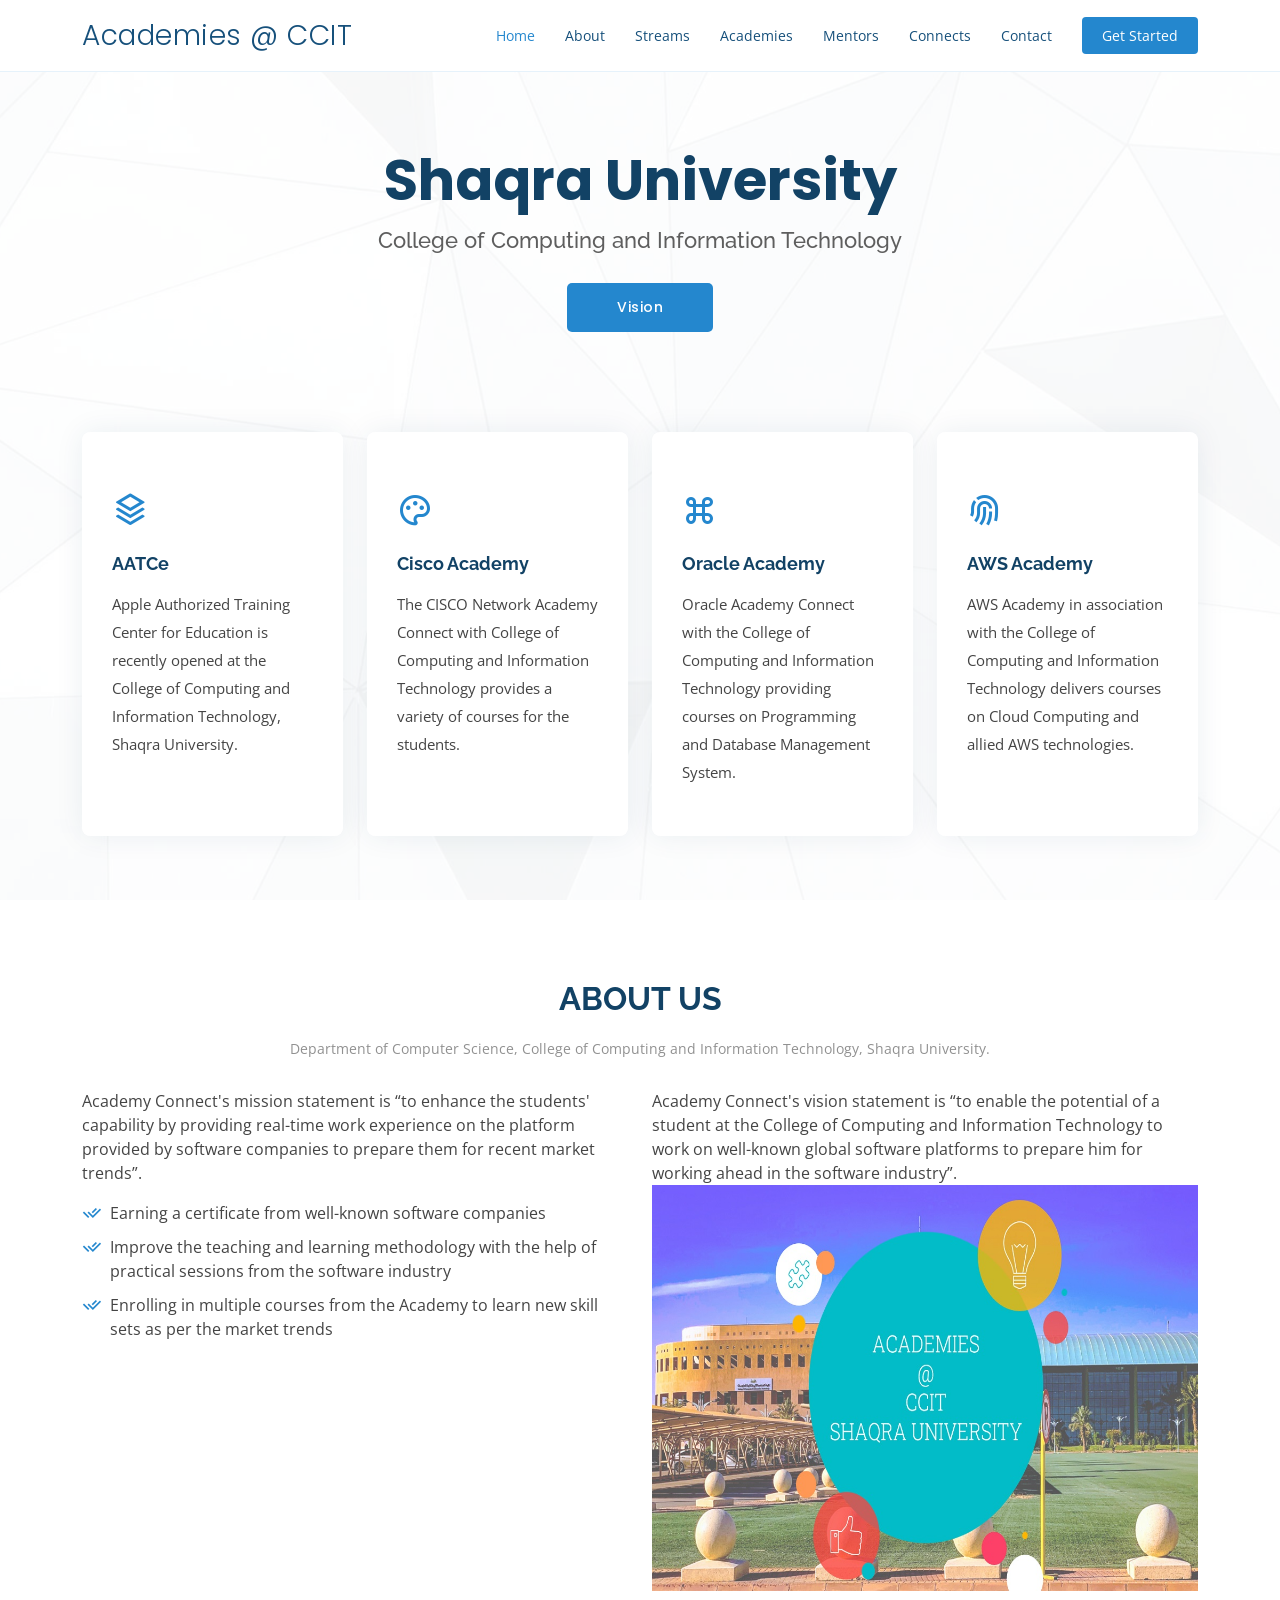
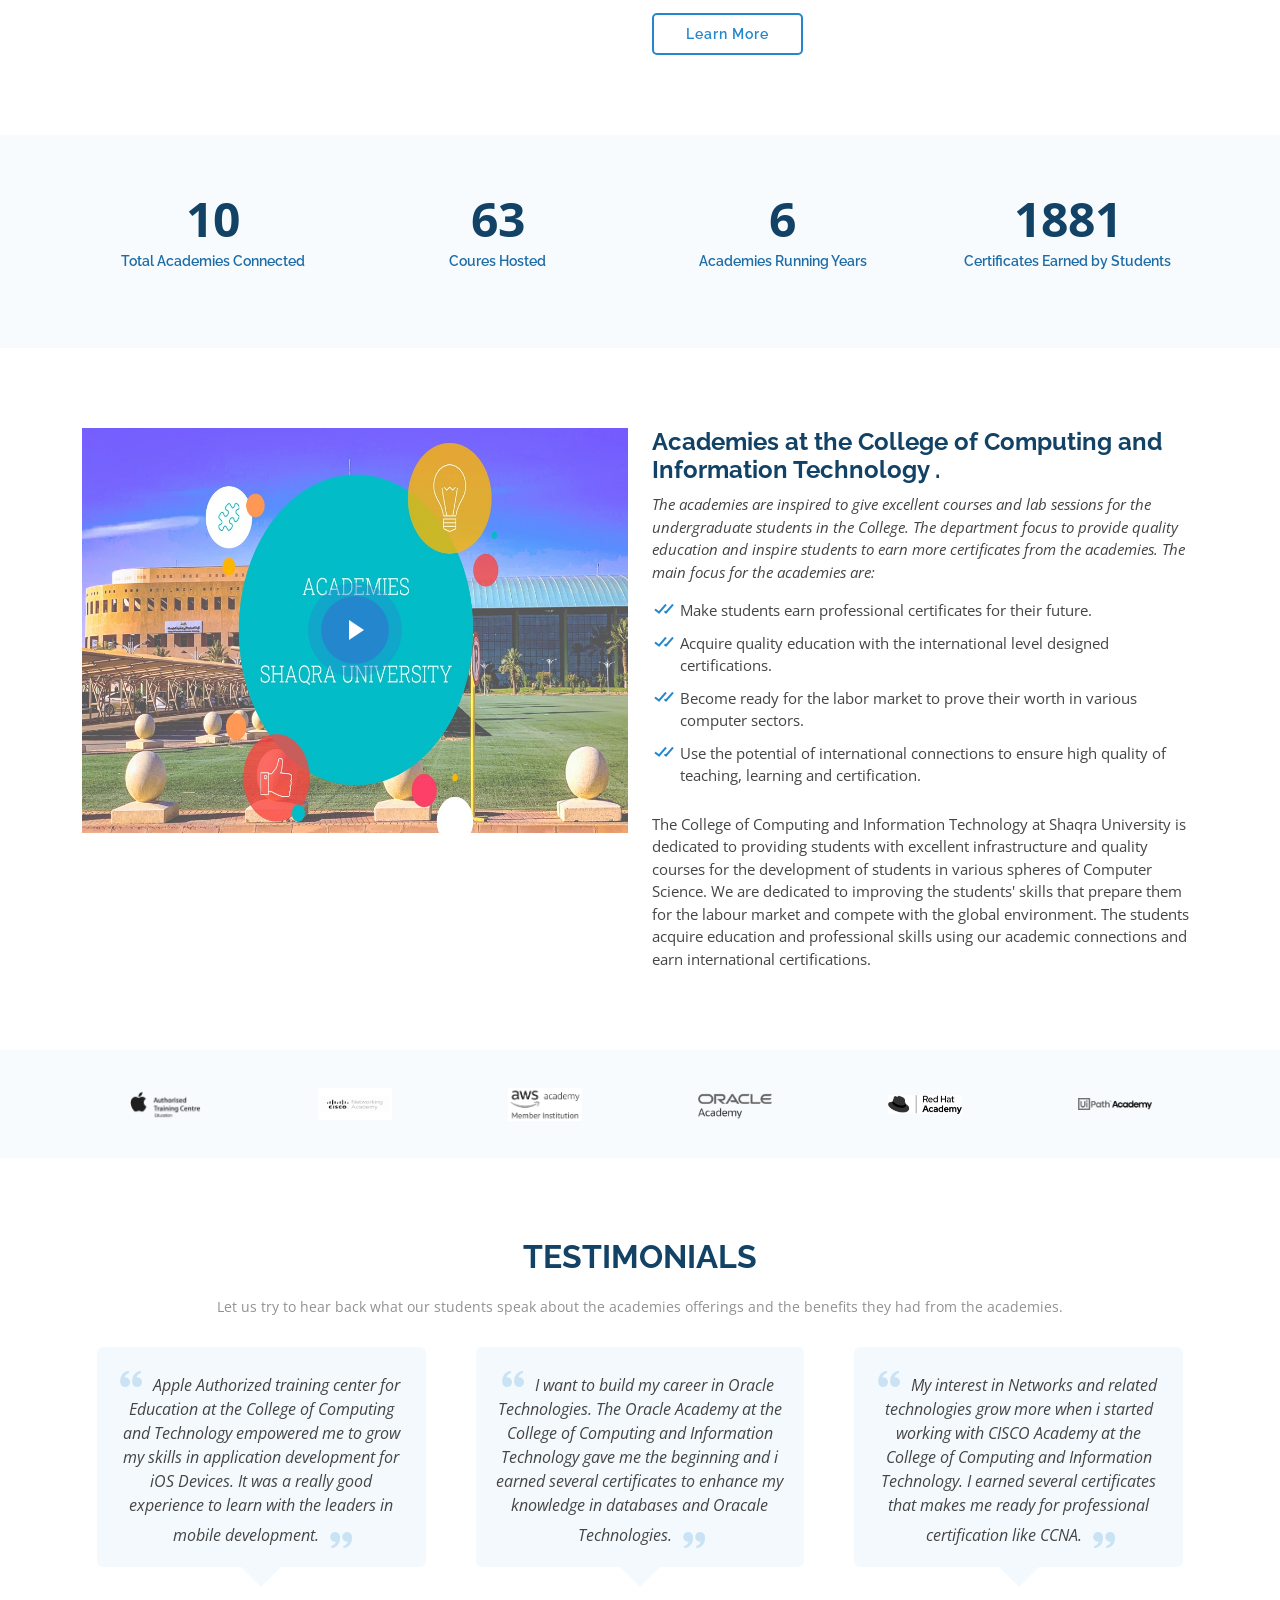
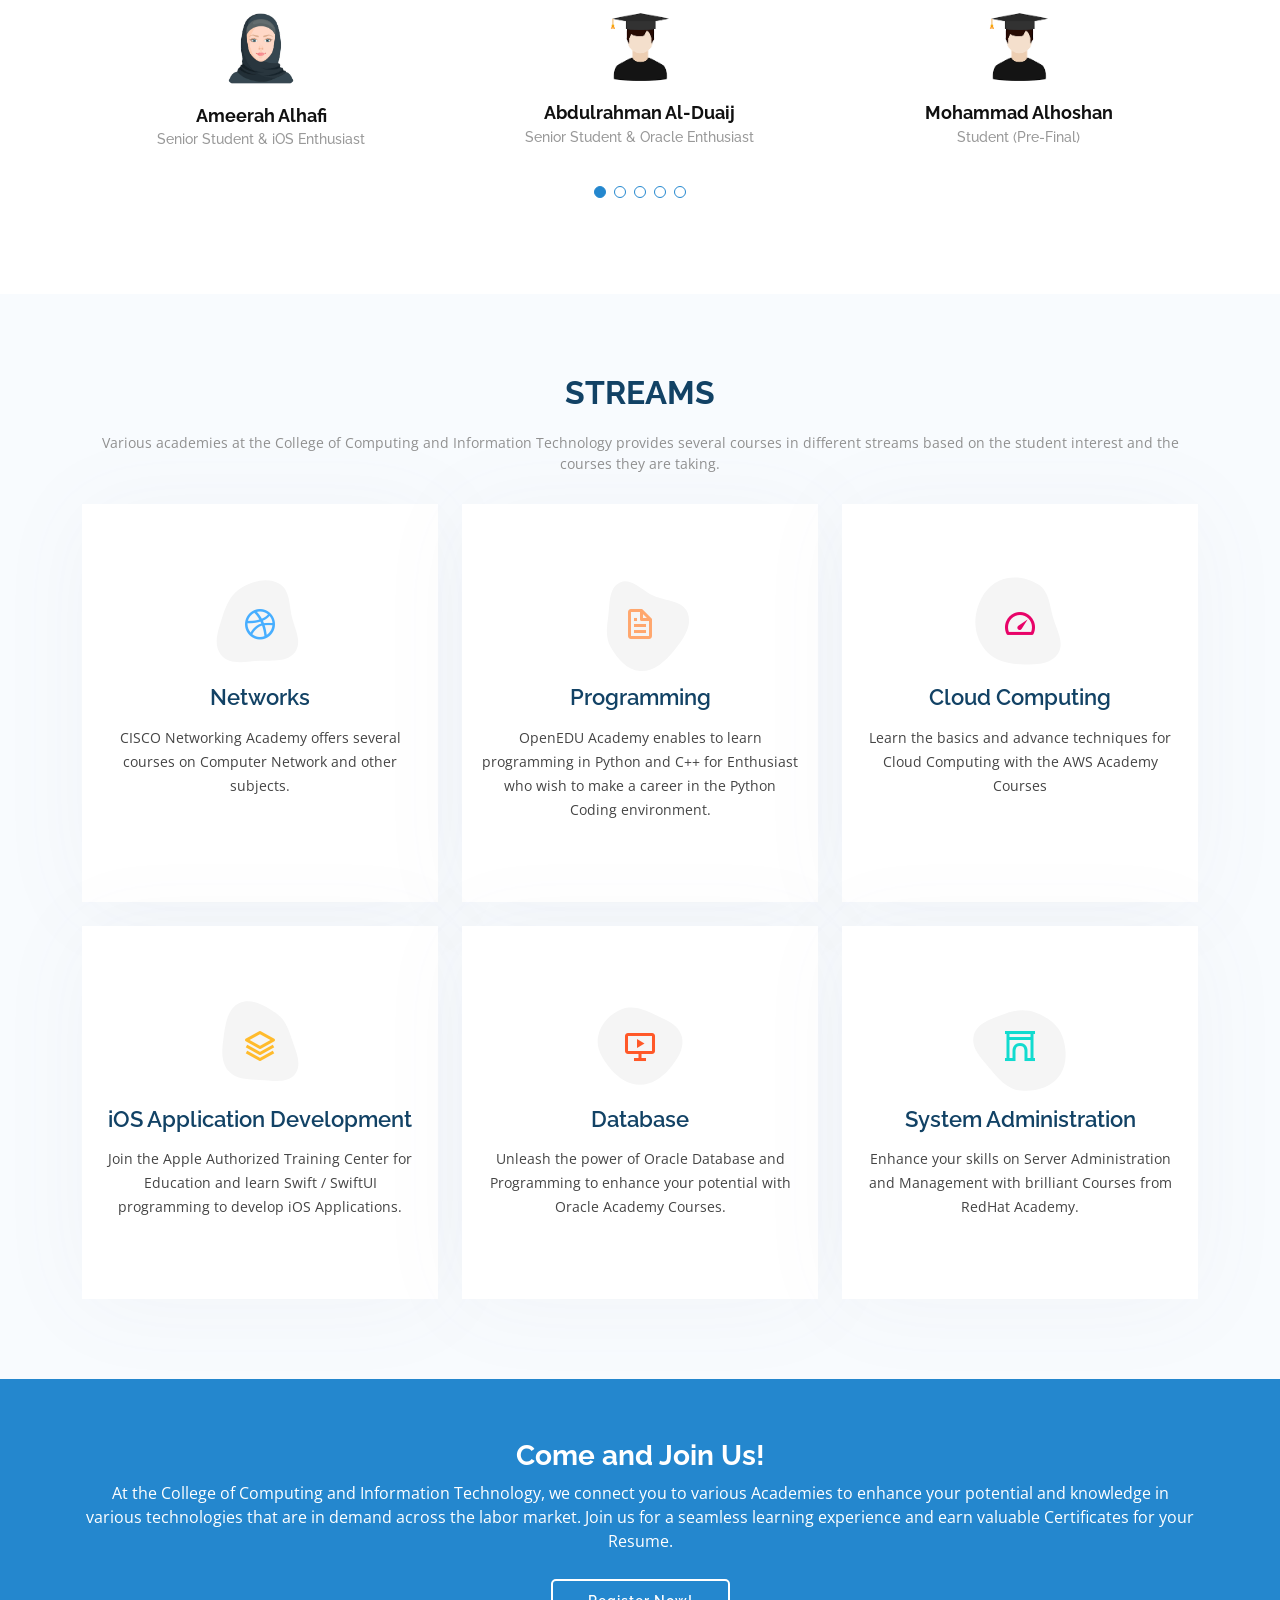
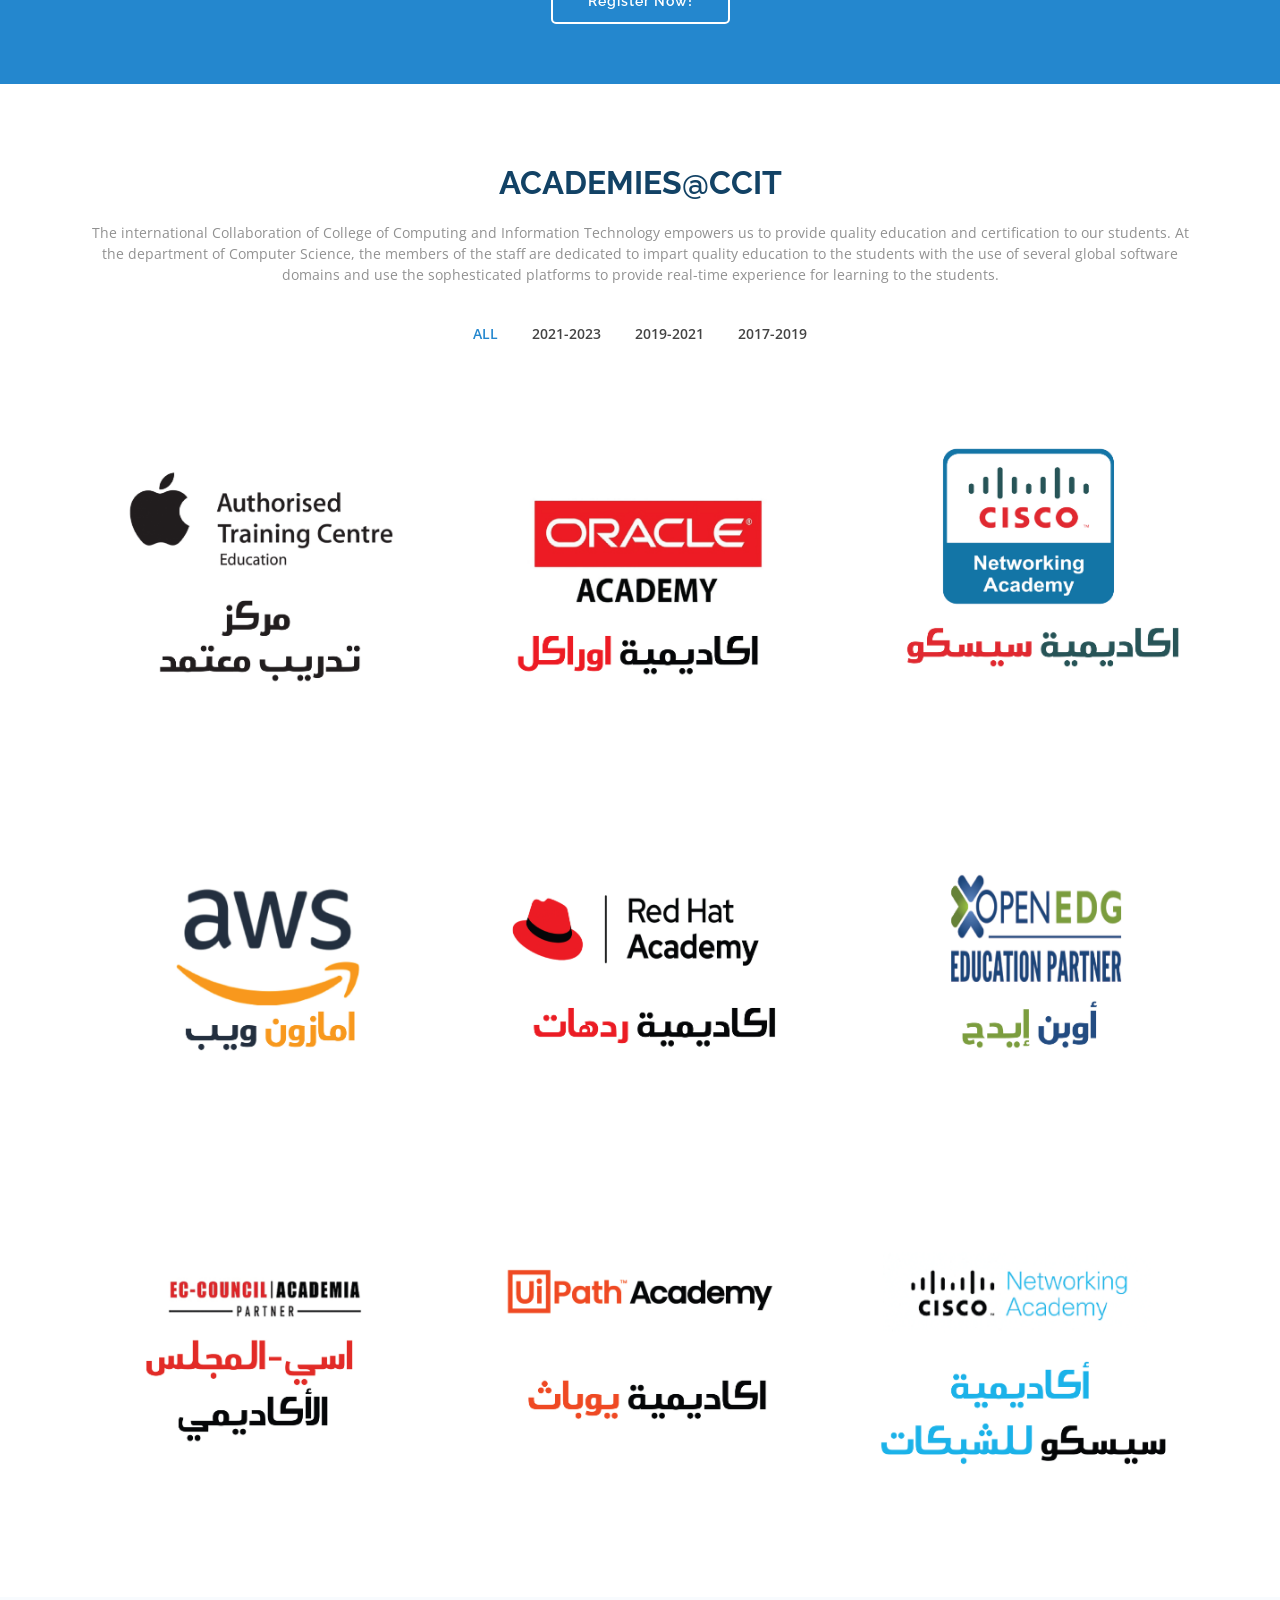
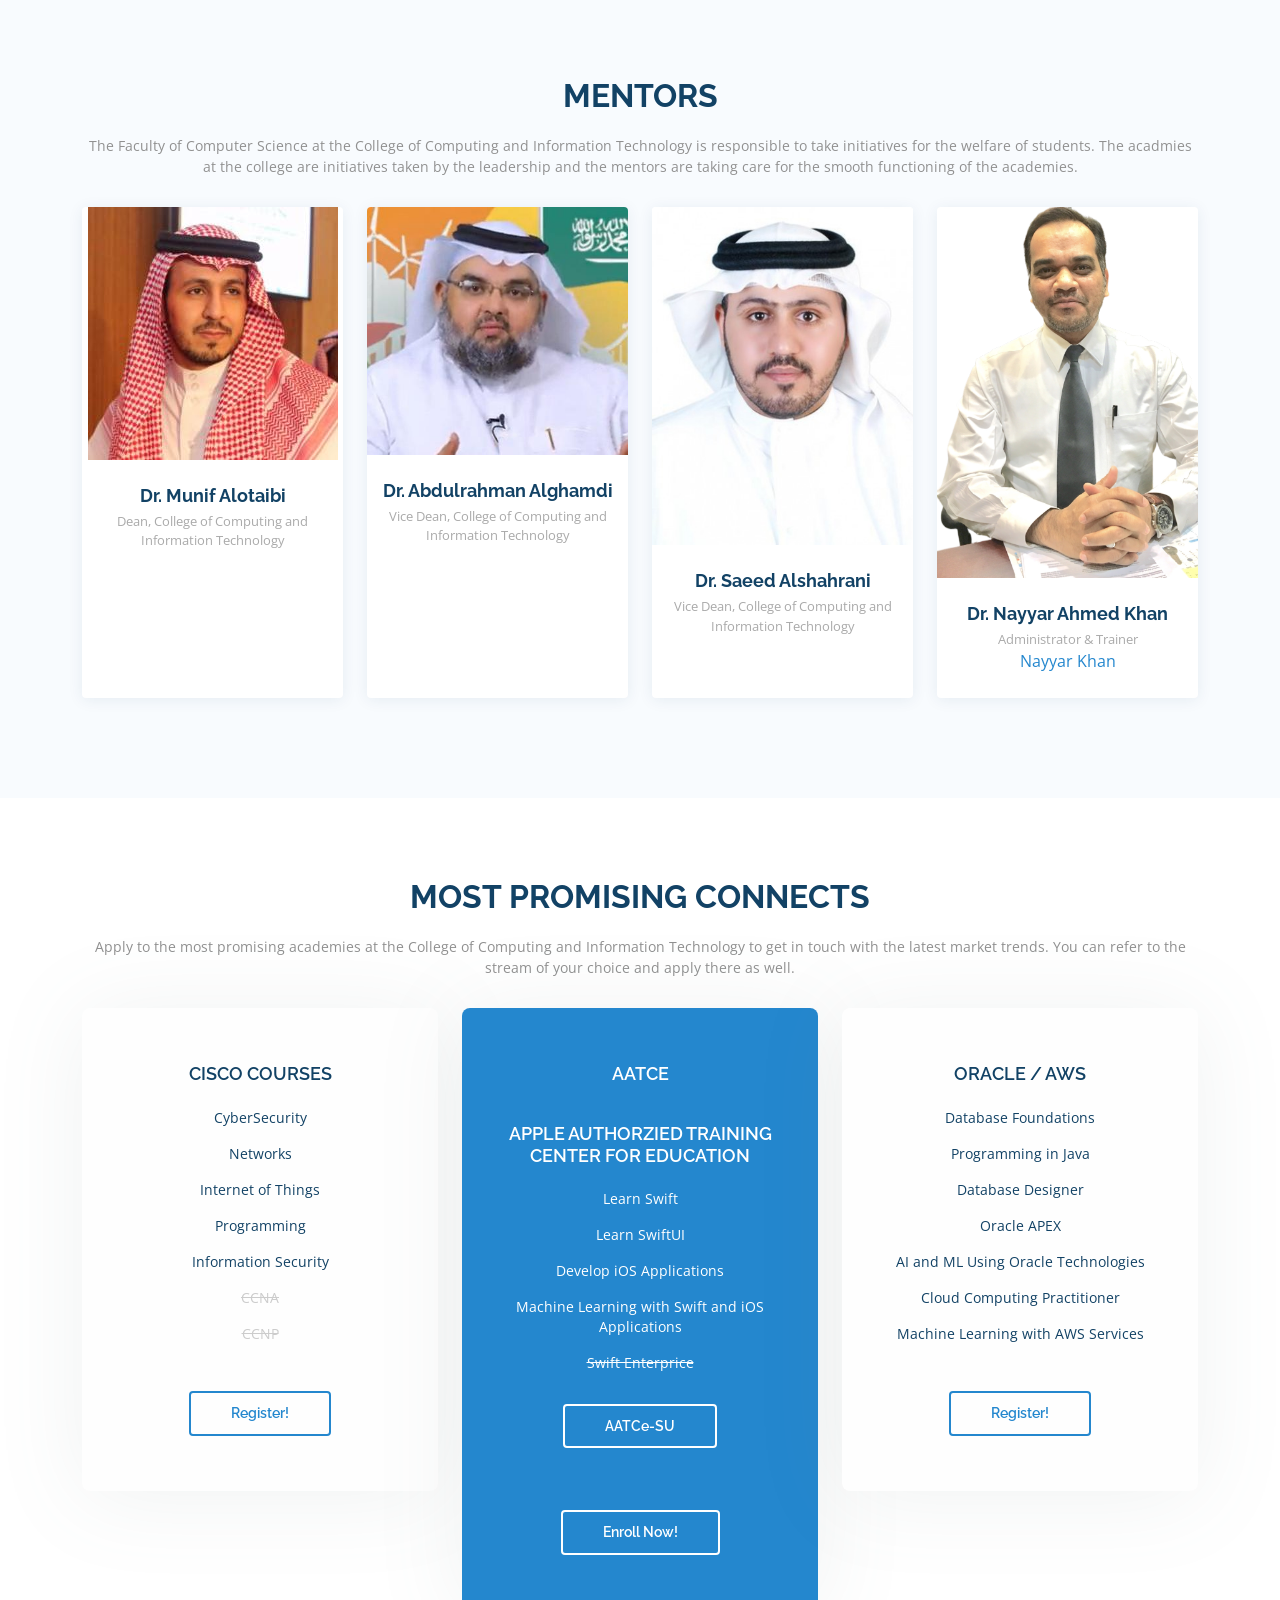
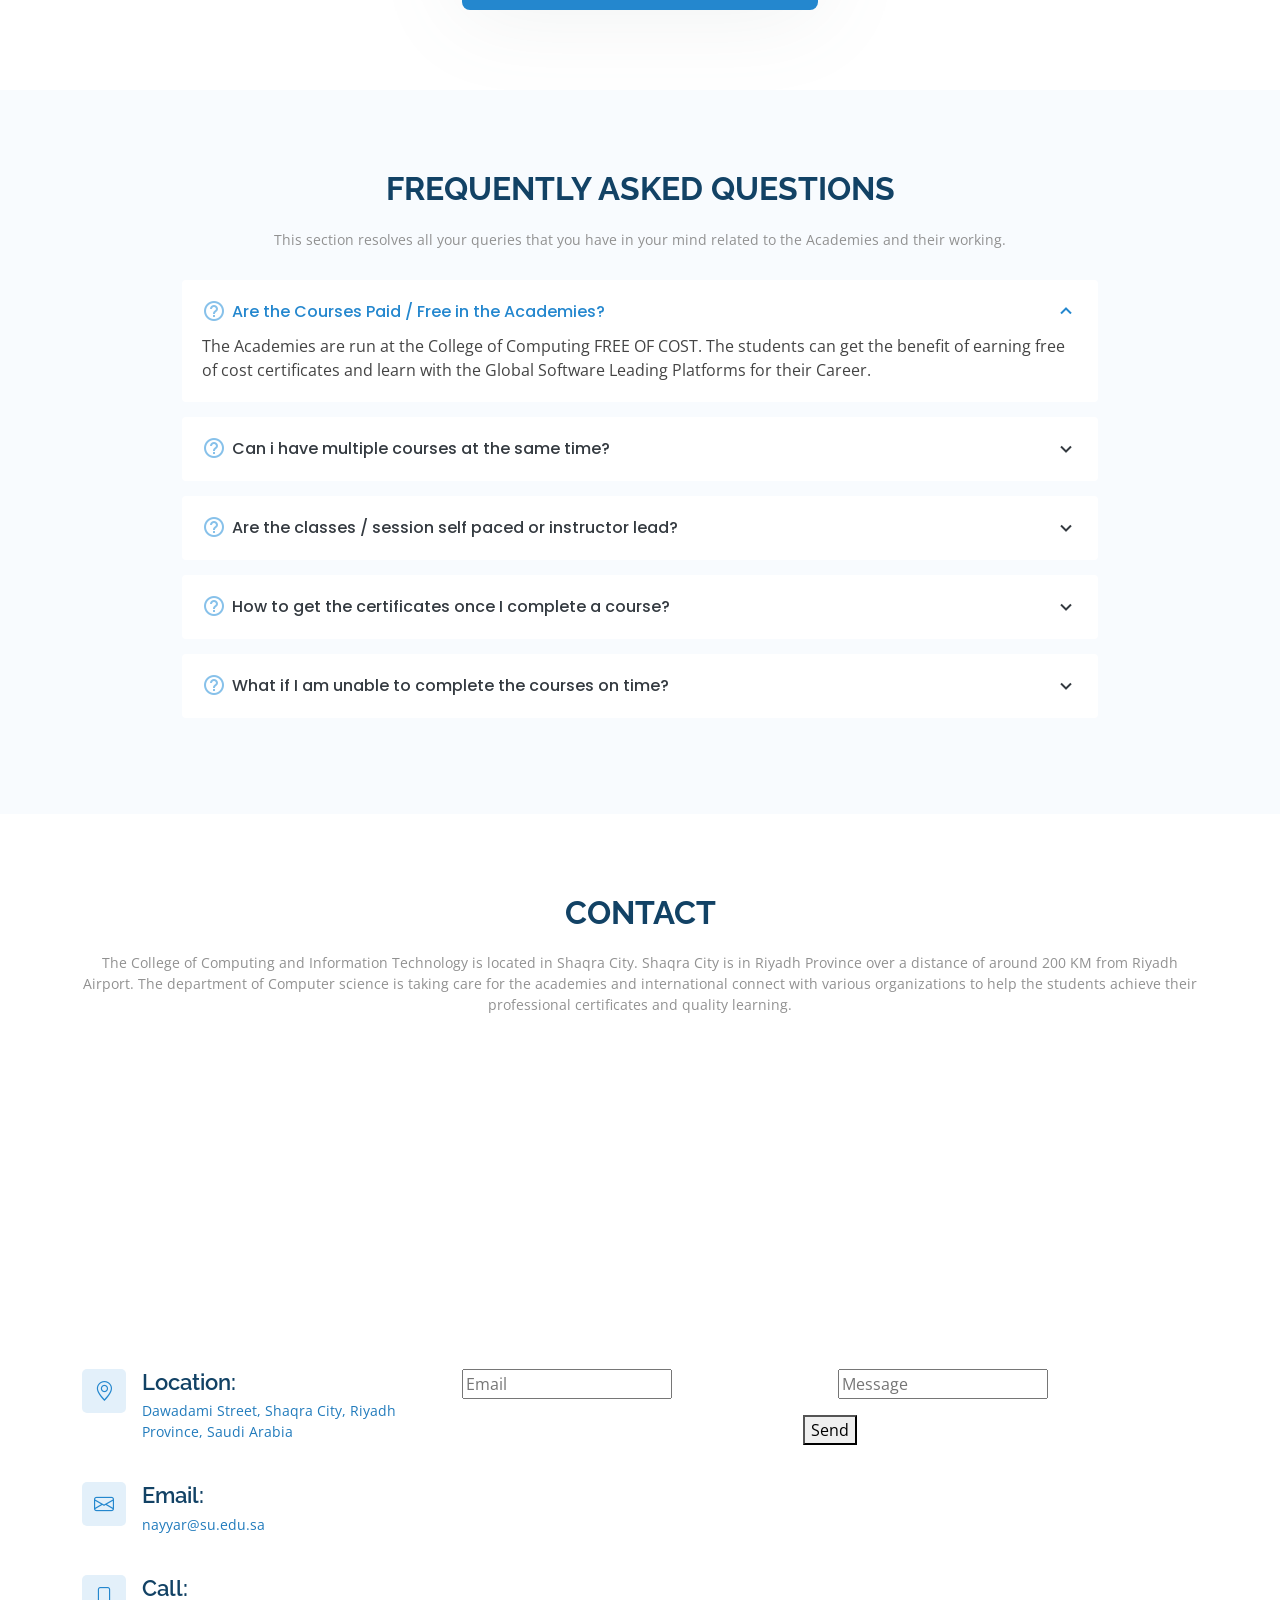
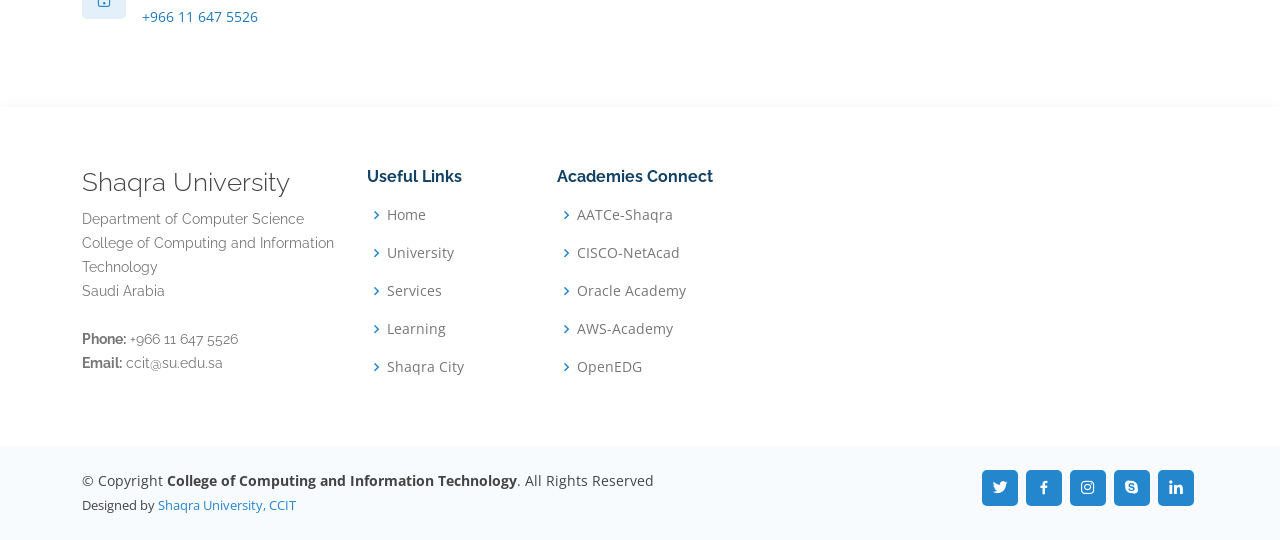
==== index.html @ 6c1a1d0f "Update index.html" ====
<!DOCTYPE html>
<html lang="en">

<head>
  <meta charset="utf-8">
  <meta content="width=device-width, initial-scale=1.0" name="viewport">

  <title>Academies@CCIT, Shaqra University</title>
  <meta content="" name="description">
  <meta content="" name="keywords">

  <!-- Favicons -->
  <link href="assets/img/favicon.png" rel="icon">
  <link href="assets/img/apple-touch-icon.png" rel="apple-touch-icon">

  <!-- Google Fonts -->
  <link href="https://fonts.googleapis.com/css?family=Open+Sans:300,300i,400,400i,600,600i,700,700i|Raleway:300,300i,400,400i,500,500i,600,600i,700,700i|Poppins:300,300i,400,400i,500,500i,600,600i,700,700i" rel="stylesheet">

  <!-- Vendor CSS Files -->
  <link href="assets/vendor/aos/aos.css" rel="stylesheet">
  <link href="assets/vendor/bootstrap/css/bootstrap.min.css" rel="stylesheet">
  <link href="assets/vendor/bootstrap-icons/bootstrap-icons.css" rel="stylesheet">
  <link href="assets/vendor/boxicons/css/boxicons.min.css" rel="stylesheet">
  <link href="assets/vendor/glightbox/css/glightbox.min.css" rel="stylesheet">
  <link href="assets/vendor/remixicon/remixicon.css" rel="stylesheet">
  <link href="assets/vendor/swiper/swiper-bundle.min.css" rel="stylesheet">

  <!-- Template Main CSS File -->
  <link href="assets/css/style.css" rel="stylesheet">

 
</head>

<body>

  <!-- ======= Header ======= -->
  <header id="header" class="fixed-top">
    <div class="container d-flex align-items-center justify-content-between">

      <h1 class="logo"><a href="index.html">Academies @ CCIT</a></h1>
      <!-- Uncomment below if you prefer to use an image logo -->
      <!-- <a href="index.html" class="logo"><img src="assets/img/logo.png" alt="" class="img-fluid"></a>-->

      <nav id="navbar" class="navbar">
        <ul>
          <li><a class="nav-link scrollto active" href="#hero">Home</a></li>
          <li><a class="nav-link scrollto" href="#about">About</a></li>
          <li><a class="nav-link scrollto" href="#services">Streams</a></li>
          <li><a class="nav-link scrollto o" href="#portfolio">Academies</a></li>
          <li><a class="nav-link scrollto" href="#team">Mentors</a></li>
          <li><a class="nav-link scrollto" href="#pricing">Connects</a></li>
          
          <li><a class="nav-link scrollto" href="#contact">Contact</a></li>
          <li><a class="getstarted scrollto" href="#about">Get Started</a></li>
        </ul>
        <i class="bi bi-list mobile-nav-toggle"></i>
      </nav><!-- .navbar -->

    </div>
  </header><!-- End Header -->

  <!-- ======= Hero Section ======= -->
  <section id="hero" class="d-flex align-items-center">
    <div class="container position-relative" data-aos="fade-up" data-aos-delay="100">
      <div class="row justify-content-center">
        <div class="col-xl-7 col-lg-9 text-center">
          <h1>Shaqra University</h1>
          <h2>College of Computing and Information Technology</h2>
        </div>
      </div>
      <div class="text-center">
        <a href="#about" class="btn-get-started scrollto">Vision</a>
      </div>

      <div class="row icon-boxes">
        <div class="col-md-6 col-lg-3 d-flex align-items-stretch mb-5 mb-lg-0" data-aos="zoom-in" data-aos-delay="200">
          <div class="icon-box">
            <div class="icon"><i class="ri-stack-line"></i></div>
            <h4 class="title"><a href="">AATCe</a></h4>
            <p class="description">Apple Authorized Training Center for Education is recently opened at the College of Computing and Information Technology, Shaqra University. </p>
          </div>
        </div>

        <div class="col-md-6 col-lg-3 d-flex align-items-stretch mb-5 mb-lg-0" data-aos="zoom-in" data-aos-delay="300">
          <div class="icon-box">
            <div class="icon"><i class="ri-palette-line"></i></div>
            <h4 class="title"><a href="">Cisco Academy</a></h4>
            <p class="description">The CISCO Network Academy Connect with College of Computing and Information Technology provides a variety of courses for the students. </p>
          </div>
        </div>

        <div class="col-md-6 col-lg-3 d-flex align-items-stretch mb-5 mb-lg-0" data-aos="zoom-in" data-aos-delay="400">
          <div class="icon-box">
            <div class="icon"><i class="ri-command-line"></i></div>
            <h4 class="title"><a href="">Oracle Academy</a></h4>
            <p class="description">Oracle Academy Connect with the College of Computing and Information Technology providing courses on Programming and Database Management System.</p>
          </div>
        </div>

        <div class="col-md-6 col-lg-3 d-flex align-items-stretch mb-5 mb-lg-0" data-aos="zoom-in" data-aos-delay="500">
          <div class="icon-box">
            <div class="icon"><i class="ri-fingerprint-line"></i></div>
            <h4 class="title"><a href="">AWS Academy</a></h4>
            <p class="description">AWS Academy in association with the College of Computing and Information Technology delivers courses on Cloud Computing and allied AWS technologies.</p>
          </div>
        </div>

      </div>
    </div>
  </section><!-- End Hero -->

  <main id="main">

    <!-- ======= About Section ======= -->
    <section id="about" class="about">
      <div class="container" data-aos="fade-up">

        <div class="section-title">
          <h2>About Us</h2>
          <p>Department of Computer Science, College of Computing and Information Technology, Shaqra University. </p>
        </div>

        <div class="row content">
          <div class="col-lg-6">
            <p>
              Academy Connect's mission statement is “to enhance the students' capability by providing real-time work experience on the platform provided by software companies to prepare them for recent market trends”.
            </p>
            <ul>
              <li><i class="ri-check-double-line"></i> Earning a certificate from well-known software companies</li>
              <li><i class="ri-check-double-line"></i> Improve the teaching and learning methodology with the help of practical sessions from the software industry</li>
              <li><i class="ri-check-double-line"></i> Enrolling in multiple courses from the Academy to learn new skill sets as per the market trends</li>
            </ul>
          </div>
          <div class="col-lg-6 pt-4 pt-lg-0">
            <p>
              Academy Connect's vision statement is “to enable the potential of a student at the College of Computing and Information Technology to work on well-known global software platforms to prepare him for working ahead in the software industry”.
            <img src="assets/img/about-video.jpg" class="img-fluid" alt="">              
            </p>
            
            <a href="#" class="btn-learn-more">Learn More</a>
          </div>
        </div>

      </div>
    </section><!-- End About Section -->

    <!-- ======= Counts Section ======= -->
    <section id="counts" class="counts section-bg">
      <div class="container">

        <div class="row justify-content-end">

          <div class="col-lg-3 col-md-5 col-6 d-md-flex align-items-md-stretch">
            <div class="count-box">
              <span data-purecounter-start="0" data-purecounter-end="10" data-purecounter-duration="2" class="purecounter"></span>
              <p>Total Academies Connected</p>
            </div>
          </div>

          <div class="col-lg-3 col-md-5 col-6 d-md-flex align-items-md-stretch">
            <div class="count-box">
              <span data-purecounter-start="0" data-purecounter-end="63" data-purecounter-duration="2" class="purecounter"></span>
              <p>Coures Hosted</p>
            </div>
          </div>

          <div class="col-lg-3 col-md-5 col-6 d-md-flex align-items-md-stretch">
            <div class="count-box">
              <span data-purecounter-start="0" data-purecounter-end="6" data-purecounter-duration="1" class="purecounter"></span>
              <p>Academies Running Years</p>
            </div>
          </div>

          <div class="col-lg-3 col-md-5 col-6 d-md-flex align-items-md-stretch">
            <div class="count-box">
              <span data-purecounter-start="0" data-purecounter-end="1881" data-purecounter-duration="2" class="purecounter"></span>
              <p>Certificates Earned by Students</p>
            </div>
          </div>

        </div>

      </div>
    </section><!-- End Counts Section -->

    <!-- ======= About Video Section ======= -->
    <section id="about-video" class="about-video">
      <div class="container" data-aos="fade-up">

        <div class="row">

          <div class="col-lg-6 video-box align-self-baseline" data-aos="fade-right" data-aos-delay="100">
            <img src="assets/img/about-video.jpg" class="img-fluid" alt="">
            <a href="https://youtu.be/pACU9gZGU_U" class="glightbox play-btn mb-4" data-vbtype="video" data-autoplay="true"></a>
          </div>

          <div class="col-lg-6 pt-3 pt-lg-0 content" data-aos="fade-left" data-aos-delay="100">
            <h3>Academies at the College of Computing and Information Technology .</h3>
            <p class="fst-italic">
              The academies are inspired to give excellent courses and lab sessions for the undergraduate students in the College. The department focus to provide quality education and inspire students to earn more certificates from the academies. The main focus for the academies are:
            </p>
            <ul>
              <li><i class="bx bx-check-double"></i> Make students earn professional certificates for their future.</li>
              <li><i class="bx bx-check-double"></i> Acquire quality education with the international level designed certifications.</li>
              <li><i class="bx bx-check-double"></i> Become ready for the labor market to prove their worth in various computer sectors.</li>
              <li><i class="bx bx-check-double"></i> Use the potential of international connections to ensure high quality of teaching, learning and certification.</li>
            </ul>
            <p>
              The College of Computing and Information Technology at Shaqra University is dedicated to providing students with excellent infrastructure and quality 
              courses for the development of students in various spheres of Computer Science. We are dedicated to improving the students' skills that prepare them for the labour market and compete with the global environment. The students acquire education and professional skills using our academic connections and earn international certifications. 
            </p>
          </div>

        </div>

      </div>
    </section><!-- End About Video Section -->

    <!-- ======= Clients Section ======= -->
    <section id="clients" class="clients section-bg">
      <div class="container">

        <div class="row">

          <div class="col-lg-2 col-md-4 col-6 d-flex align-items-center justify-content-center" data-aos="zoom-in">
            <img src="assets/img/clients/client-1.png" class="img-fluid" alt="">
          </div>

          <div class="col-lg-2 col-md-4 col-6 d-flex align-items-center justify-content-center" data-aos="zoom-in">
            <img src="assets/img/clients/client-2.png" class="img-fluid" alt="">
          </div>

          <div class="col-lg-2 col-md-4 col-6 d-flex align-items-center justify-content-center" data-aos="zoom-in">
            <img src="assets/img/clients/client-3.png" class="img-fluid" alt="">
          </div>

          <div class="col-lg-2 col-md-4 col-6 d-flex align-items-center justify-content-center" data-aos="zoom-in">
            <img src="assets/img/clients/client-4.png" class="img-fluid" alt="">
          </div>

          <div class="col-lg-2 col-md-4 col-6 d-flex align-items-center justify-content-center" data-aos="zoom-in">
            <img src="assets/img/clients/client-5.png" class="img-fluid" alt="">
          </div>

          <div class="col-lg-2 col-md-4 col-6 d-flex align-items-center justify-content-center" data-aos="zoom-in">
            <img src="assets/img/clients/client-6.png" class="img-fluid" alt="">
          </div>

        </div>

      </div>
    </section><!-- End Clients Section -->

    <!-- ======= Testimonials Section ======= -->
    <section id="testimonials" class="testimonials">
      <div class="container" data-aos="fade-up">

        <div class="section-title">
          <h2>Testimonials</h2>
          <p>Let us try to hear back what our students speak about the academies offerings and the benefits they had from the academies.</p>
        </div>

        <div class="testimonials-slider swiper" data-aos="fade-up" data-aos-delay="100">
          <div class="swiper-wrapper">

            <div class="swiper-slide">
              <div class="testimonial-item">
                <p>
                  <i class="bx bxs-quote-alt-left quote-icon-left"></i>
                  Apple Authorized training center for Education at the College of Computing and Technology empowered me to grow my skills in application development for iOS Devices. It was a really good experience to learn with the leaders in mobile development. 
                  <i class="bx bxs-quote-alt-right quote-icon-right"></i>
                </p>
                <img src="assets/img/testimonials/testimonials-1.jpg" class="testimonial-img" alt="">
                <h3>Ameerah Alhafi</h3>
                <h4>Senior Student &amp; iOS Enthusiast</h4>
              </div>
            </div><!-- End testimonial item -->

            <div class="swiper-slide">
              <div class="testimonial-item">
                <p>
                  <i class="bx bxs-quote-alt-left quote-icon-left"></i>
                  I want to build my career in Oracle Technologies. The Oracle Academy at the College of Computing and Information Technology gave me the beginning and i earned several certificates to enhance my knowledge in databases and Oracale Technologies.
                  <i class="bx bxs-quote-alt-right quote-icon-right"></i>
                </p>
                <img src="assets/img/testimonials/testimonials-2.jpg" class="testimonial-img" alt="">
                <h3>Abdulrahman Al-Duaij</h3>
                <h4>Senior Student &amp; Oracle Enthusiast</h4>
              </div>
            </div><!-- End testimonial item -->

            <div class="swiper-slide">
              <div class="testimonial-item">
                <p>
                  <i class="bx bxs-quote-alt-left quote-icon-left"></i>
                  My interest in Networks and related technologies grow more when i started working with CISCO Academy at the College of Computing and Information Technology. I earned several certificates that makes me ready for professional certification like CCNA.
                  <i class="bx bxs-quote-alt-right quote-icon-right"></i>
                </p>
                <img src="assets/img/testimonials/testimonials-3.jpg" class="testimonial-img" alt="">
                <h3>Mohammad Alhoshan</h3>
                <h4>Student (Pre-Final)</h4>
              </div>
            </div><!-- End testimonial item -->

            <div class="swiper-slide">
              <div class="testimonial-item">
                <p>
                  <i class="bx bxs-quote-alt-left quote-icon-left"></i>
                  I was deeply interested in Python Programming and the OpenEDU Academy at the College provided me a new way to learn programming in Python with so ease. My programming skills grew up with the courses on Python Programming and let me earn valuable certificates. 
                  <i class="bx bxs-quote-alt-right quote-icon-right"></i>
                </p>
                <img src="assets/img/testimonials/testimonials-4.jpg" class="testimonial-img" alt="">
                <h3>Ahmad Alplani</h3>
                <h4>Student (Pre-Final)</h4>
              </div>
            </div><!-- End testimonial item -->

            <div class="swiper-slide">
              <div class="testimonial-item">
                <p>
                  <i class="bx bxs-quote-alt-left quote-icon-left"></i>
                  The AWS Academy at the College of Computing and Information Technology made me capable enough to enhance my knowledge in Amazon Clouds and make me ready for Cloud Computing Practisioner Certification by AWS. 
                  <i class="bx bxs-quote-alt-right quote-icon-right"></i>
                </p>
                <img src="assets/img/testimonials/testimonials-5.jpg" class="testimonial-img" alt="">
                <h3>Jawahar Khalid</h3>
                <h4>Senior Student</h4>
              </div>
            </div><!-- End testimonial item -->

          </div>
          <div class="swiper-pagination"></div>
        </div>

      </div>
    </section><!-- End Testimonials Section -->

    <!-- ======= Services Section ======= -->
    <section id="services" class="services section-bg">
      <div class="container" data-aos="fade-up">

        <div class="section-title">
          <h2>Streams</h2>
          <p>Various academies at the College of Computing and Information Technology provides several courses in different streams based on the student interest and the courses they are taking.</p>
        </div>

        <div class="row">
          <div class="col-lg-4 col-md-6 d-flex align-items-stretch" data-aos="zoom-in" data-aos-delay="100">
            <div class="icon-box iconbox-blue">
              <div class="icon">
                <svg width="100" height="100" viewBox="0 0 600 600" xmlns="http://www.w3.org/2000/svg">
                  <path stroke="none" stroke-width="0" fill="#f5f5f5" d="M300,521.0016835830174C376.1290562159157,517.8887921683347,466.0731472004068,529.7835943286574,510.70327084640275,468.03025145048787C554.3714126377745,407.6079735673963,508.03601936045806,328.9844924480964,491.2728898941984,256.3432110539036C474.5976632858925,184.082847569629,479.9380746630129,96.60480741107993,416.23090153303,58.64404602377083C348.86323505073057,18.502131276798302,261.93793281208167,40.57373210992963,193.5410806939664,78.93577620505333C130.42746243093433,114.334589627462,98.30271207620316,179.96522072025542,76.75703585869454,249.04625023123273C51.97151888228291,328.5150500222984,13.704378332031375,421.85034740162234,66.52175969318436,486.19268352777647C119.04800174914682,550.1803526380478,217.28368757567262,524.383925680826,300,521.0016835830174"></path>
                </svg>
                <i class="bx bxl-dribbble"></i>
              </div>
              <h4><a href="">Networks</a></h4>
              <p>CISCO Networking Academy offers several courses on Computer Network and other subjects.</p>
            </div>
          </div>

          <div class="col-lg-4 col-md-6 d-flex align-items-stretch mt-4 mt-md-0" data-aos="zoom-in" data-aos-delay="200">
            <div class="icon-box iconbox-orange ">
              <div class="icon">
                <svg width="100" height="100" viewBox="0 0 600 600" xmlns="http://www.w3.org/2000/svg">
                  <path stroke="none" stroke-width="0" fill="#f5f5f5" d="M300,582.0697525312426C382.5290701553225,586.8405444964366,449.9789794690241,525.3245884688669,502.5850820975895,461.55621195738473C556.606425686781,396.0723002908107,615.8543463187945,314.28637112970534,586.6730223649479,234.56875336149918C558.9533121215079,158.8439757836574,454.9685369536778,164.00468322053177,381.49747125262974,130.76875717737553C312.15926192815925,99.40240125094834,248.97055460311594,18.661163978235184,179.8680185752513,50.54337015887873C110.5421016452524,82.52863877960104,119.82277516462835,180.83849132639028,109.12597500060166,256.43424936330496C100.08760227029461,320.3096726198365,92.17705696193138,384.0621239912766,124.79988738764834,439.7174275375508C164.83382741302287,508.01625554203684,220.96474134820875,577.5009287672846,300,582.0697525312426"></path>
                </svg>
                <i class="bx bx-file"></i>
              </div>
              <h4><a href="">Programming</a></h4>
              <p>OpenEDU Academy enables to learn programming in Python and C++ for Enthusiast who wish to make a career in the Python Coding environment.</p>
            </div>
          </div>

          <div class="col-lg-4 col-md-6 d-flex align-items-stretch mt-4 mt-lg-0" data-aos="zoom-in" data-aos-delay="300">
            <div class="icon-box iconbox-pink">
              <div class="icon">
                <svg width="100" height="100" viewBox="0 0 600 600" xmlns="http://www.w3.org/2000/svg">
                  <path stroke="none" stroke-width="0" fill="#f5f5f5" d="M300,541.5067337569781C382.14930387511276,545.0595476570109,479.8736841581634,548.3450877840088,526.4010558755058,480.5488172755941C571.5218469581645,414.80211281144784,517.5187510058486,332.0715597781072,496.52539010469104,255.14436215662573C477.37192572678356,184.95920475031193,473.57363656557914,105.61284051026155,413.0603344069578,65.22779650032875C343.27470386102294,18.654635553484475,251.2091493199835,5.337323636656869,175.0934190732945,40.62881213300186C97.87086631185822,76.43348514350839,51.98124368387456,156.15599469081315,36.44837278890362,239.84606092416172C21.716077023791087,319.22268207091537,43.775223500013084,401.1760424656574,96.891909868211,461.97329694683043C147.22146801428983,519.5804099606455,223.5754009179313,538.201503339737,300,541.5067337569781"></path>
                </svg>
                <i class="bx bx-tachometer"></i>
              </div>
              <h4><a href="">Cloud Computing</a></h4>
              <p>Learn the basics and advance techniques for Cloud Computing with the AWS Academy Courses</p>
            </div>
          </div>

          <div class="col-lg-4 col-md-6 d-flex align-items-stretch mt-4" data-aos="zoom-in" data-aos-delay="100">
            <div class="icon-box iconbox-yellow">
              <div class="icon">
                <svg width="100" height="100" viewBox="0 0 600 600" xmlns="http://www.w3.org/2000/svg">
                  <path stroke="none" stroke-width="0" fill="#f5f5f5" d="M300,503.46388370962813C374.79870501325706,506.71871716319447,464.8034551963731,527.1746412648533,510.4981551193396,467.86667711651364C555.9287308511215,408.9015244558933,512.6030010748507,327.5744911775523,490.211057578863,256.5855673507754C471.097692560561,195.9906835881958,447.69079081568157,138.11976852964426,395.19560036434837,102.3242989838813C329.3053358748298,57.3949838291264,248.02791733380457,8.279543830951368,175.87071277845988,42.242879143198664C103.41431057327972,76.34704239035025,93.79494320519305,170.9812938413882,81.28167332365135,250.07896920659033C70.17666984294237,320.27484674793965,64.84698225790005,396.69656628748305,111.28512138212992,450.4950937839243C156.20124167950087,502.5303643271138,231.32542653798444,500.4755392045468,300,503.46388370962813"></path>
                </svg>
                <i class="bx bx-layer"></i>
              </div>
              <h4><a href="">iOS Application Development</a></h4>
              <p>Join the Apple Authorized Training Center for Education and learn Swift / SwiftUI programming to develop iOS Applications. </p>
            </div>
          </div>

          <div class="col-lg-4 col-md-6 d-flex align-items-stretch mt-4" data-aos="zoom-in" data-aos-delay="200">
            <div class="icon-box iconbox-red">
              <div class="icon">
                <svg width="100" height="100" viewBox="0 0 600 600" xmlns="http://www.w3.org/2000/svg">
                  <path stroke="none" stroke-width="0" fill="#f5f5f5" d="M300,532.3542879108572C369.38199826031484,532.3153073249985,429.10787420159085,491.63046689027357,474.5244479745417,439.17860296908856C522.8885846962883,383.3225815378663,569.1668002868075,314.3205725914397,550.7432151929288,242.7694973846089C532.6665558377875,172.5657663291529,456.2379748765914,142.6223662098291,390.3689995646985,112.34683881706744C326.66090330228417,83.06452184765237,258.84405631176094,53.51806209861945,193.32584062364296,78.48882559362697C121.61183558270385,105.82097193414197,62.805066853699245,167.19869350419734,48.57481801355237,242.6138429142374C34.843463184063346,315.3850353017275,76.69343916112496,383.4422959591041,125.22947124332185,439.3748458443577C170.7312796277747,491.8107796887764,230.57421082200815,532.3932930995766,300,532.3542879108572"></path>
                </svg>
                <i class="bx bx-slideshow"></i>
              </div>
              <h4><a href="">Database</a></h4>
              <p>Unleash the power of Oracle Database and Programming to enhance your potential with Oracle Academy Courses.</p>
            </div>
          </div>

          <div class="col-lg-4 col-md-6 d-flex align-items-stretch mt-4" data-aos="zoom-in" data-aos-delay="300">
            <div class="icon-box iconbox-teal">
              <div class="icon">
                <svg width="100" height="100" viewBox="0 0 600 600" xmlns="http://www.w3.org/2000/svg">
                  <path stroke="none" stroke-width="0" fill="#f5f5f5" d="M300,566.797414625762C385.7384707136149,576.1784315230908,478.7894351017131,552.8928747891023,531.9192734346935,484.94944893311C584.6109503024035,417.5663521118492,582.489472248146,322.67544863468447,553.9536738515405,242.03673114598146C529.1557734026468,171.96086150256528,465.24506316201064,127.66468636344209,395.9583748389544,100.7403814666027C334.2173773831606,76.7482773500951,269.4350130405921,84.62216499799875,207.1952322260088,107.2889140133804C132.92018162631612,134.33871894543012,41.79353780512637,160.00259165414826,22.644507872594943,236.69541883565114C3.319112789854554,314.0945973066697,72.72355303640163,379.243833228382,124.04198916343866,440.3218312028393C172.9286146004772,498.5055451809895,224.45579914871206,558.5317968840102,300,566.797414625762"></path>
                </svg>
                <i class="bx bx-arch"></i>
              </div>
              <h4><a href="">System Administration</a></h4>
              <p>Enhance your skills on Server Administration and Management with brilliant Courses from RedHat Academy. </p>
            </div>
          </div>

        </div>

      </div>
    </section><!-- End Sevices Section -->

    <!-- ======= Cta Section ======= -->
    <section id="cta" class="cta">
      <div class="container" data-aos="zoom-in">
        <div class="text-center">
          <h3>Come and Join Us! </h3>
          <p> At the College of Computing and Information Technology, we connect you to various Academies to enhance your potential and knowledge in various technologies that are in demand across the labor market. Join us for a seamless learning experience and earn valuable Certificates for your Resume.</p>
          <a class="cta-btn" href="https://forms.gle/JmoCinPYJNk2kQ3LA">Register Now!</a>
        </div>
      </div>
    </section><!-- End Cta Section -->

    <!-- ======= Portfolio Section ======= -->
    <section id="portfolio" class="portfolio">
      <div class="container" data-aos="fade-up">

        <div class="section-title">
          <h2>Academies@CCIT</h2>
          <p>The international Collaboration of College of Computing and Information Technology empowers us to provide quality education and certification to our students. At the department of Computer Science, the members of the staff are dedicated to impart quality education to the students with the use of several global software domains and use the sophesticated platforms to provide real-time experience for learning to the students. </p>
        </div>

        <div class="row" data-aos="fade-up" data-aos-delay="150">
          <div class="col-lg-12 d-flex justify-content-center">
            <ul id="portfolio-flters">
              <li data-filter="*" class="filter-active">All</li>
              <li data-filter=".filter-app">2021-2023</li>
              <li data-filter=".filter-card">2019-2021</li>
              <li data-filter=".filter-web">2017-2019</li>
            </ul>
          </div>
        </div>

        <div class="row portfolio-container" data-aos="fade-up" data-aos-delay="300">

          <div class="col-lg-4 col-md-6 portfolio-item filter-app">
            <div class="portfolio-wrap">
              <img src="assets/img/portfolio/portfolio-1.jpg" class="img-fluid" alt="">
              <div class="portfolio-info">
                <h4>2021-2023</h4>
                <p>iOS Development</p>
                <div class="portfolio-links">
                  <a href="assets/img/portfolio/portfolio-1.jpg" data-gallery="portfolioGallery" class="portfolio-lightbox" title="App 1"><i class="bx bx-plus"></i></a>
                  <a href="portfolio-details.html" title="More Details"><i class="bx bx-link"></i></a>
                </div>
              </div>
            </div>
          </div>

          <div class="col-lg-4 col-md-6 portfolio-item filter-web">
            <div class="portfolio-wrap">
              <img src="assets/img/portfolio/portfolio-2.jpg" class="img-fluid" alt="">
              <div class="portfolio-info">
                <h4>2017-2019</h4>
                <p>Robo Process Activation</p>
                <div class="portfolio-links">
                  <a href="assets/img/portfolio/portfolio-2.jpg" data-gallery="portfolioGallery" class="portfolio-lightbox" title="Web 3"><i class="bx bx-plus"></i></a>
                  <a href="portfolio-details.html" title="More Details"><i class="bx bx-link"></i></a>
                </div>
              </div>
            </div>
          </div>

          <div class="col-lg-4 col-md-6 portfolio-item filter-app">
            <div class="portfolio-wrap">
              <img src="assets/img/portfolio/portfolio-3.jpg" class="img-fluid" alt="">
              <div class="portfolio-info">
                <h4>2021-2023</h4>
                <p>AWS Cloud Computing</p>
                <div class="portfolio-links">
                  <a href="assets/img/portfolio/portfolio-3.jpg" data-gallery="portfolioGallery" class="portfolio-lightbox" title="App 2"><i class="bx bx-plus"></i></a>
                  <a href="portfolio-details.html" title="More Details"><i class="bx bx-link"></i></a>
                </div>
              </div>
            </div>
          </div>

          <div class="col-lg-4 col-md-6 portfolio-item filter-card">
            <div class="portfolio-wrap">
              <img src="assets/img/portfolio/portfolio-4.jpg" class="img-fluid" alt="">
              <div class="portfolio-info">
                <h4>2019-2021</h4>
                <p>CyberSecurity and Ethical Hacking</p>
                <div class="portfolio-links">
                  <a href="assets/img/portfolio/portfolio-4.jpg" data-gallery="portfolioGallery" class="portfolio-lightbox" title="Card 2"><i class="bx bx-plus"></i></a>
                  <a href="portfolio-details.html" title="More Details"><i class="bx bx-link"></i></a>
                </div>
              </div>
            </div>
          </div>

          <div class="col-lg-4 col-md-6 portfolio-item filter-web">
            <div class="portfolio-wrap">
              <img src="assets/img/portfolio/portfolio-5.jpg" class="img-fluid" alt="">
              <div class="portfolio-info">
                <h4>2017-2019</h4>
                <p>CISCO-NetAcad</p>
                <div class="portfolio-links">
                  <a href="assets/img/portfolio/portfolio-5.jpg" data-gallery="portfolioGallery" class="portfolio-lightbox" title="Web 2"><i class="bx bx-plus"></i></a>
                  <a href="portfolio-details.html" title="More Details"><i class="bx bx-link"></i></a>
                </div>
              </div>
            </div>
          </div>

          <div class="col-lg-4 col-md-6 portfolio-item filter-app">
            <div class="portfolio-wrap">
              <img src="assets/img/portfolio/portfolio-6.jpg" class="img-fluid" alt="">
              <div class="portfolio-info">
                <h4>2021-2023</h4>
                <p>Intel Academy</p>
                <div class="portfolio-links">
                  <a href="assets/img/portfolio/portfolio-6.jpg" data-gallery="portfolioGallery" class="portfolio-lightbox" title="App 3"><i class="bx bx-plus"></i></a>
                  <a href="portfolio-details.html" title="More Details"><i class="bx bx-link"></i></a>
                </div>
              </div>
            </div>
          </div>

          <div class="col-lg-4 col-md-6 portfolio-item filter-card">
            <div class="portfolio-wrap">
              <img src="assets/img/portfolio/portfolio-7.jpg" class="img-fluid" alt="">
              <div class="portfolio-info">
                <h4>2019-2021</h4>
                <p>Programming</p>
                <div class="portfolio-links">
                  <a href="assets/img/portfolio/portfolio-7.jpg" data-gallery="portfolioGallery" class="portfolio-lightbox" title="Card 1"><i class="bx bx-plus"></i></a>
                  <a href="portfolio-details.html" title="More Details"><i class="bx bx-link"></i></a>
                </div>
              </div>
            </div>
          </div>

          <div class="col-lg-4 col-md-6 portfolio-item filter-card">
            <div class="portfolio-wrap">
              <img src="assets/img/portfolio/portfolio-8.jpg" class="img-fluid" alt="">
              <div class="portfolio-info">
                <h4>2019-2021</h4>
                <p>RedHat Network Administration</p>
                <div class="portfolio-links">
                  <a href="assets/img/portfolio/portfolio-8.jpg" data-gallery="portfolioGallery" class="portfolio-lightbox" title="Card 3"><i class="bx bx-plus"></i></a>
                  <a href="portfolio-details.html" title="More Details"><i class="bx bx-link"></i></a>
                </div>
              </div>
            </div>
          </div>

          <div class="col-lg-4 col-md-6 portfolio-item filter-web">
            <div class="portfolio-wrap">
              <img src="assets/img/portfolio/portfolio-9.jpg" class="img-fluid" alt="">
              <div class="portfolio-info">
                <h4>2017-2019</h4>
                <p>Databases</p>
                <div class="portfolio-links">
                  <a href="assets/img/portfolio/portfolio-9.jpg" data-gallery="portfolioGallery" class="portfolio-lightbox" title="Web 3"><i class="bx bx-plus"></i></a>
                  <a href="portfolio-details.html" title="More Details"><i class="bx bx-link"></i></a>
                </div>
              </div>
            </div>
          </div>

        </div>

      </div>
    </section><!-- End Portfolio Section -->

    <!-- ======= Team Section ======= -->
    <section id="team" class="team section-bg">
      <div class="container" data-aos="fade-up">

        <div class="section-title">
          <h2>Mentors</h2>
          <p>The Faculty of Computer Science at the College of Computing and Information Technology is responsible to take initiatives for the welfare of students. The acadmies at the college are initiatives taken by the leadership and the mentors are taking care for the smooth functioning of the academies.</p>
        </div>

        <div class="row">

          <div class="col-lg-3 col-md-6 d-flex align-items-stretch" data-aos="fade-up" data-aos-delay="100">
            <div class="member">
              <div class="member-img">
                <img src="assets/img/team/team-1.jpg" class="img-fluid" alt="">
                <div class="social">
                  <a href=""><i class="bi bi-twitter"></i></a>
                  <a href=""><i class="bi bi-facebook"></i></a>
                  <a href=""><i class="bi bi-instagram"></i></a>
                  <a href=""><i class="bi bi-linkedin"></i></a>
                </div>
              </div>
              <div class="member-info">
                <h4>Dr. Munif Alotaibi</h4>
                <span>Dean, College of Computing and Information Technology</span>
              </div>
            </div>
          </div>

          <div class="col-lg-3 col-md-6 d-flex align-items-stretch" data-aos="fade-up" data-aos-delay="200">
            <div class="member">
              <div class="member-img">
                <img src="assets/img/team/team-2.jpg" class="img-fluid" alt="">
                <div class="social">
                  <a href=""><i class="bi bi-twitter"></i></a>
                  <a href=""><i class="bi bi-facebook"></i></a>
                  <a href=""><i class="bi bi-instagram"></i></a>
                  <a href=""><i class="bi bi-linkedin"></i></a>
                </div>
              </div>
              <div class="member-info">
                <h4>Dr. Abdulrahman Alghamdi</h4>
                <span>Vice Dean, College of Computing and Information Technology</span>
              </div>
            </div>
          </div>

          <div class="col-lg-3 col-md-6 d-flex align-items-stretch" data-aos="fade-up" data-aos-delay="300">
            <div class="member">
              <div class="member-img">
                <img src="assets/img/team/team-3.jpg" class="img-fluid" alt="">
                <div class="social">
                  <a href=""><i class="bi bi-twitter"></i></a>
                  <a href=""><i class="bi bi-facebook"></i></a>
                  <a href=""><i class="bi bi-instagram"></i></a>
                  <a href=""><i class="bi bi-linkedin"></i></a>
                </div>
              </div>
              <div class="member-info">
                <h4>Dr. Saeed Alshahrani</h4>
                <span>Vice Dean, College of Computing and Information Technology</span>
              </div>
            </div>
          </div>

          <div class="col-lg-3 col-md-6 d-flex align-items-stretch" data-aos="fade-up" data-aos-delay="400">
            <div class="member">
              <div class="member-img">
                <img src="assets/img/team/team-4.jpg" class="img-fluid" alt="">
                <div class="social">
                  <a href=""><i class="bi bi-twitter"></i></a>
                  <a href=""><i class="bi bi-facebook"></i></a>
                  <a href=""><i class="bi bi-instagram"></i></a>
                  <a href=""><i class="bi bi-linkedin"></i></a>
                </div>
              </div>
              <div class="member-info">
                <h4>Dr. Nayyar Ahmed Khan</h4>
                <span>Administrator & Trainer</span>
                <div class="badge-base LI-profile-badge" data-locale="en_US" data-size="medium" data-theme="light" data-type="VERTICAL" data-vanity="khannayyar" data-version="v1"><a class="badge-base__link LI-simple-link" href="https://sa.linkedin.com/in/khannayyar?trk=profile-badge">Nayyar Khan</a></div>
              
              </div>
            </div>
          </div>

        </div>

      </div>
    </section><!-- End Team Section -->

    <!-- ======= Pricing Section ======= -->
    <section id="pricing" class="pricing">
      <div class="container" data-aos="fade-up">

        <div class="section-title">
          <h2>Most Promising Connects</h2>
          <p>Apply to the most promising academies at the College of Computing and Information Technology to get in touch with the latest market trends. You can refer to the stream of your choice and apply there as well. </p>
        </div>

        <div class="row">

          <div class="col-lg-4 col-md-6" data-aos="zoom-im" data-aos-delay="100">
            <div class="box">
              <h3>CISCO Courses</h3>
              <ul>
                <li>CyberSecurity</li>
                <li>Networks</li>
                <li>Internet of Things</li>
                <li>Programming</li>
                <li>Information Security</li>
                <li class="na">CCNA</li>
                <li class="na">CCNP</li>
              </ul>
              <div class="btn-wrap">
                <a href="https://forms.gle/JmoCinPYJNk2kQ3LA" class="btn-buy">Register!</a>
              </div>
            </div>
          </div>

          <div class="col-lg-4 col-md-6 mt-4 mt-md-0" data-aos="zoom-in" data-aos-delay="100">
            <div class="box featured">
              <h3>AATCe</h3>
              <h3>Apple Authorzied Training Center for Education </h3>
              <ul>
                <li>Learn Swift</li>
                <li>Learn SwiftUI</li>
                <li>Develop iOS Applications</li>
                <li>Machine Learning with Swift and iOS Applications </li>
                <li class="na">Swift Enterprice</li>
                <li>
                  <div class="btn-wrap">
                    <a href="https://aatce.github.io/aatc/" class="btn-buy">AATCe-SU</a>
                  </div>
                </li>
              </ul>
              <div class="btn-wrap">
                <a href="https://forms.gle/JmoCinPYJNk2kQ3LA" class="btn-buy">Enroll Now!</a>
              </div>
            </div>
          </div>

          <div class="col-lg-4 col-md-6 mt-4 mt-lg-0" data-aos="zoom-in" data-aos-delay="100">
            <div class="box">
              <h3>Oracle / AWS</h3>
              <ul>
                <li>Database Foundations</li>
                <li>Programming in Java </li>
                <li>Database Designer</li>
                <li>Oracle APEX </li>
                <li>AI and ML Using Oracle Technologies</li>
                <li>Cloud Computing Practitioner</li>
                <li>Machine Learning with AWS Services</li>
              </ul>
              <div class="btn-wrap">
                <a href="https://forms.gle/JmoCinPYJNk2kQ3LA" class="btn-buy">Register!</a>
              </div>
            </div>
          </div>

        </div>

      </div>
    </section><!-- End Pricing Section -->

    <!-- ======= Frequently Asked Questions Section ======= -->
    <section id="faq" class="faq section-bg">
      <div class="container" data-aos="fade-up">

        <div class="section-title">
          <h2>Frequently Asked Questions</h2>
          <p>This section resolves all your queries that you have in your mind related to the Academies and their working.</p>
        </div>

        <div class="faq-list">
          <ul>
            <li data-aos="fade-up">
              <i class="bx bx-help-circle icon-help"></i> <a data-bs-toggle="collapse" class="collapse" data-bs-target="#faq-list-1">Are the Courses Paid / Free in the Academies? <i class="bx bx-chevron-down icon-show"></i><i class="bx bx-chevron-up icon-close"></i></a>
              <div id="faq-list-1" class="collapse show" data-bs-parent=".faq-list">
                <p>
                  The Academies are run at the College of Computing FREE OF COST. The students can get the benefit of earning free of cost certificates and learn with the Global Software Leading Platforms for their Career.
                </p>
              </div>
            </li>

            <li data-aos="fade-up" data-aos-delay="100">
              <i class="bx bx-help-circle icon-help"></i> <a data-bs-toggle="collapse" data-bs-target="#faq-list-2" class="collapsed">Can i have multiple courses at the same time? <i class="bx bx-chevron-down icon-show"></i><i class="bx bx-chevron-up icon-close"></i></a>
              <div id="faq-list-2" class="collapse" data-bs-parent=".faq-list">
                <p>
                  You can opt for multiple courses and can study in parallel several streams as well. You have to manage all the pre-requisites to complete the courses and get certified. 
                </p>
              </div>
            </li>

            <li data-aos="fade-up" data-aos-delay="200">
              <i class="bx bx-help-circle icon-help"></i> <a data-bs-toggle="collapse" data-bs-target="#faq-list-3" class="collapsed">Are the classes / session self paced or instructor lead? <i class="bx bx-chevron-down icon-show"></i><i class="bx bx-chevron-up icon-close"></i></a>
              <div id="faq-list-3" class="collapse" data-bs-parent=".faq-list">
                <p>
                  Some of the classes in the academies are lead by instructors and some of them are self paced. It is also worth to mention that several courses are blended in nature with self paced and instructor led functionality together.
                </p>
              </div>
            </li>

            <li data-aos="fade-up" data-aos-delay="300">
              <i class="bx bx-help-circle icon-help"></i> <a data-bs-toggle="collapse" data-bs-target="#faq-list-4" class="collapsed">How to get the certificates once I complete a course? <i class="bx bx-chevron-down icon-show"></i><i class="bx bx-chevron-up icon-close"></i></a>
              <div id="faq-list-4" class="collapse" data-bs-parent=".faq-list">
                <p>
                  Once the course is completed the Academies provide the certificates directly from the Portal and you will recieve it in email. For any issues related to the certificates you can connect back to the Academy Admin Office.
                </p>
              </div>
            </li>

            <li data-aos="fade-up" data-aos-delay="400">
              <i class="bx bx-help-circle icon-help"></i> <a data-bs-toggle="collapse" data-bs-target="#faq-list-5" class="collapsed">What if I am unable to complete the courses on time? <i class="bx bx-chevron-down icon-show"></i><i class="bx bx-chevron-up icon-close"></i></a>
              <div id="faq-list-5" class="collapse" data-bs-parent=".faq-list">
                <p>
                  For self paced courses the academies can help you to increase a part of the time needed for the course completion, however for instructor led courses you have match with the timeline given by the instructor.
                </p>
              </div>
            </li>

          </ul>
        </div>

      </div>
    </section><!-- End Frequently Asked Questions Section -->

    <!-- ======= Contact Section ======= -->
    <section id="contact" class="contact">
      <div class="container" data-aos="fade-up">

        <div class="section-title">
          <h2>Contact</h2>
          <p>The College of Computing and Information Technology is located in Shaqra City. Shaqra City is in Riyadh Province over a distance of around 200 KM from Riyadh Airport. The department of Computer science is taking care for the academies and international connect with various organizations to help the students achieve their professional certificates and quality learning.</p>
        </div>

        <div>
          <iframe style="border:0; width: 100%; height: 270px;" src="https://www.google.com/maps/embed?pb=!1m18!1m12!1m3!1d28883.589695153423!2d45.17682366464838!3d25.188086099793136!2m3!1f0!2f0!3f0!3m2!1i1024!2i768!4f13.1!3m3!1m2!1s0x3e2a71e14fe4622f%3A0xf74c9c2d40b084d0!2sShaqra%20University!5e0!3m2!1sen!2ssa!4v1680774028324!5m2!1sen!2ssa" frameborder="0" allowfullscreen></iframe>
        </div>

        <div class="row mt-5">

          <div class="col-lg-4">
            <div class="info">
              <div class="address">
                <i class="bi bi-geo-alt"></i>
                <h4>Location:</h4>
                <p>Dawadami Street, Shaqra City, Riyadh Province, Saudi Arabia</p>
              </div>

              <div class="email">
                <i class="bi bi-envelope"></i>
                <h4>Email:</h4>
                <p>nayyar@su.edu.sa</p>
              </div>

              <div class="phone">
                <i class="bi bi-phone"></i>
                <h4>Call:</h4>
                <p>+966 11 647 5526</p>
              </div>

            </div>

          </div>

          <div class="col-lg-8 mt-5 mt-lg-0">

            <form action="https://script.google.com/macros/s/AKfycby8YHMvpmhgSMixo1q3BtmZnJzSG9BUv84xti2WON5lG3q2h7J1pFsXlXY3TLofBWdm/exec" method="post">
              <div class="row gy-2 gx-md-3">
                <div class="col-md-6 form-group">
                  <input name="Email" type="email" placeholder="Email" required>
                </div>
                <div class="col-md-6 form-group">
                  <input name="Name" type="text" placeholder="Message" required>
                </div>
                <div class="form-group col-12">
                </div>
                <div class="text-center col-12"><button type="submit">Send</button></div>
              </div>
            </form>

          </div>

        </div>

      </div>
    </section><!-- End Contact Section -->

  </main><!-- End #main -->

  <!-- ======= Footer ======= -->
  <footer id="footer">

    <div class="footer-top">
      <div class="container">
        <div class="row">

          <div class="col-lg-3 col-md-6 footer-contact">
            <h3>Shaqra University</h3>
            <p>
              Department of Computer Science<br>
              College of Computing and Information Technology<br>
              Saudi Arabia <br><br>
              <strong>Phone:</strong> +966 11 647 5526<br>
              <strong>Email:</strong> ccit@su.edu.sa<br>
            </p>
          </div>

          <div class="col-lg-2 col-md-6 footer-links">
            <h4>Useful Links</h4>
            <ul>
              <li><i class="bx bx-chevron-right"></i> <a href="#">Home</a></li>
              <li><i class="bx bx-chevron-right"></i> <a href="https://www.su.edu.sa/ar">University</a></li>
              <li><i class="bx bx-chevron-right"></i> <a href="https://edugate.su.edu.sa/su/ui/home.faces">Services</a></li>
              <li><i class="bx bx-chevron-right"></i> <a href="https://lms.su.edu.sa/">Learning</a></li>
              <li><i class="bx bx-chevron-right"></i> <a href="https://www.google.com/maps/place/Shaqra/@25.2402647,45.2244899,14z/data=!3m1!4b1!4m6!3m5!1s0x3e2a6900699805ed:0xb674a0d4111f9cd4!8m2!3d25.2476471!4d45.2524792!16s%2Fm%2F03cgfn7">Shaqra City</a></li>
            </ul>
          </div>

          <div class="col-lg-3 col-md-6 footer-links">
            <h4>Academies Connect </h4>
            <ul>
              <li><i class="bx bx-chevron-right"></i> <a href="https://aatce.github.io/aatc/">AATCe-Shaqra</a></li>
              <li><i class="bx bx-chevron-right"></i> <a href="http://netacad.com/portal/learning">CISCO-NetAcad</a></li>
              <li><i class="bx bx-chevron-right"></i> <a href="https://myacademy.oracle.com/">Oracle Academy</a></li>
              <li><i class="bx bx-chevron-right"></i> <a href="https://www.awsacademy.com/AcademyHome">AWS-Academy</a></li>
              <li><i class="bx bx-chevron-right"></i> <a href="https://edube.org/login">OpenEDG</a></li>
            </ul>
          </div>

          

        </div>
      </div>
    </div>

    <div class="container d-md-flex py-4">

      <div class="me-md-auto text-center text-md-start">
        <div class="copyright">
          &copy; Copyright <strong><span>College of Computing and Information Technology</span></strong>. All Rights Reserved
        </div>
        <div class="credits">
          <!-- All the links in the footer should remain intact. -->
          <!-- You can delete the links only if you purchased the pro version. -->
          <!-- Licensing information: https://bootstrapmade.com/license/ -->
          <!-- Purchase the pro version with working PHP/AJAX contact form: https://bootstrapmade.com/onepage-multipurpose-bootstrap-template/ -->
          Designed by <a href="https://su.edu.sa/">Shaqra University, CCIT</a>
        </div>
      </div>
      <div class="social-links text-center text-md-right pt-3 pt-md-0">
        <a href="#" class="twitter"><i class="bx bxl-twitter"></i></a>
        <a href="#" class="facebook"><i class="bx bxl-facebook"></i></a>
        <a href="#" class="instagram"><i class="bx bxl-instagram"></i></a>
        <a href="#" class="google-plus"><i class="bx bxl-skype"></i></a>
        <a href="#" class="linkedin"><i class="bx bxl-linkedin"></i></a>
      </div>
    </div>
  </footer><!-- End Footer -->

  <div id="preloader"></div>
  <a href="#" class="back-to-top d-flex align-items-center justify-content-center"><i class="bi bi-arrow-up-short"></i></a>

  <!-- Vendor JS Files -->
  <script src="https://platform.linkedin.com/badges/js/profile.js" async defer type="text/javascript"></script>
  <script src="assets/vendor/purecounter/purecounter_vanilla.js"></script>
  <script src="assets/vendor/aos/aos.js"></script>
  <script src="assets/vendor/bootstrap/js/bootstrap.bundle.min.js"></script>
  <script src="assets/vendor/glightbox/js/glightbox.min.js"></script>
  <script src="assets/vendor/isotope-layout/isotope.pkgd.min.js"></script>
  <script src="assets/vendor/swiper/swiper-bundle.min.js"></script>
  <script src="assets/vendor/php-email-form/validate.js"></script>

  <!-- Template Main JS File -->
  <script src="assets/js/main.js"></script>

</body>

</html>
---- assets/css/style.css ----
/**
* Template Name: OnePage
* Updated: Mar 10 2023 with Bootstrap v5.2.3
* Template URL: https://bootstrapmade.com/onepage-multipurpose-bootstrap-template/
* Author: BootstrapMade.com
* License: https://bootstrapmade.com/license/
*/

/*--------------------------------------------------------------
# General
--------------------------------------------------------------*/
body {
  font-family: "Open Sans", sans-serif;
  color: #444444;
}

a {
  color: #2487ce;
  text-decoration: none;
}

a:hover {
  color: #469fdf;
  text-decoration: none;
}

h1,
h2,
h3,
h4,
h5,
h6 {
  font-family: "Raleway", sans-serif;
}

/*--------------------------------------------------------------
# Back to top button
--------------------------------------------------------------*/
.back-to-top {
  position: fixed;
  visibility: hidden;
  opacity: 0;
  right: 15px;
  bottom: 15px;
  z-index: 996;
  background: #2487ce;
  width: 40px;
  height: 40px;
  border-radius: 4px;
  transition: all 0.4s;
}

.back-to-top i {
  font-size: 28px;
  color: #fff;
  line-height: 0;
}

.back-to-top:hover {
  background: #3e9bdd;
  color: #fff;
}

.back-to-top.active {
  visibility: visible;
  opacity: 1;
}

/*--------------------------------------------------------------
# Preloader
--------------------------------------------------------------*/
#preloader {
  position: fixed;
  top: 0;
  left: 0;
  right: 0;
  bottom: 0;
  z-index: 9999;
  overflow: hidden;
  background: #fff;
}

#preloader:before {
  content: "";
  position: fixed;
  top: calc(50% - 30px);
  left: calc(50% - 30px);
  border: 6px solid #2487ce;
  border-top-color: #fff;
  border-bottom-color: #fff;
  border-radius: 50%;
  width: 60px;
  height: 60px;
  animation: animate-preloader 1s linear infinite;
}

@keyframes animate-preloader {
  0% {
    transform: rotate(0deg);
  }

  100% {
    transform: rotate(360deg);
  }
}

/*--------------------------------------------------------------
# Disable aos animation delay on mobile devices
--------------------------------------------------------------*/
@media screen and (max-width: 768px) {
  [data-aos-delay] {
    transition-delay: 0 !important;
  }
}

/*--------------------------------------------------------------
# Header
--------------------------------------------------------------*/
#header {
  transition: all 0.5s;
  background: #fff;
  z-index: 997;
  padding: 15px 0;
  border-bottom: 1px solid #e6f2fb;
}

#header.header-scrolled {
  border-color: #fff;
  box-shadow: 0px 2px 15px rgba(18, 66, 101, 0.08);
}

#header .logo {
  font-size: 28px;
  margin: 0;
  padding: 0;
  line-height: 1;
  font-weight: 300;
  letter-spacing: 0.5px;
  font-family: "Poppins", sans-serif;
}

#header .logo a {
  color: #16507b;
}

#header .logo img {
  max-height: 40px;
}

@media (max-width: 992px) {
  #header .logo {
    font-size: 28px;
  }
}

/*--------------------------------------------------------------
# Navigation Menu
--------------------------------------------------------------*/
/**
* Desktop Navigation 
*/
.navbar {
  padding: 0;
}

.navbar ul {
  margin: 0;
  padding: 0;
  display: flex;
  list-style: none;
  align-items: center;
}

.navbar li {
  position: relative;
}

.navbar a,
.navbar a:focus {
  display: flex;
  align-items: center;
  justify-content: space-between;
  padding: 10px 0 10px 30px;
  font-size: 14px;
  color: #16507b;
  white-space: nowrap;
  transition: 0.3s;
}

.navbar a i,
.navbar a:focus i {
  font-size: 12px;
  line-height: 0;
  margin-left: 5px;
}

.navbar a:hover,
.navbar .active,
.navbar .active:focus,
.navbar li:hover>a {
  color: #2487ce;
}

.navbar .getstarted,
.navbar .getstarted:focus {
  background: #2487ce;
  padding: 8px 20px;
  margin-left: 30px;
  border-radius: 4px;
  color: #fff;
}

.navbar .getstarted:hover,
.navbar .getstarted:focus:hover {
  color: #fff;
  background: #3194db;
}

.navbar .dropdown ul {
  display: block;
  position: absolute;
  left: 14px;
  top: calc(100% + 30px);
  margin: 0;
  padding: 10px 0;
  z-index: 99;
  opacity: 0;
  visibility: hidden;
  background: #fff;
  box-shadow: 0px 0px 30px rgba(127, 137, 161, 0.25);
  transition: 0.3s;
  border-radius: 4px;
}

.navbar .dropdown ul li {
  min-width: 200px;
}

.navbar .dropdown ul a {
  padding: 10px 20px;
  text-transform: none;
}

.navbar .dropdown ul a i {
  font-size: 12px;
}

.navbar .dropdown ul a:hover,
.navbar .dropdown ul .active:hover,
.navbar .dropdown ul li:hover>a {
  color: #2487ce;
}

.navbar .dropdown:hover>ul {
  opacity: 1;
  top: 100%;
  visibility: visible;
}

.navbar .dropdown .dropdown ul {
  top: 0;
  left: calc(100% - 30px);
  visibility: hidden;
}

.navbar .dropdown .dropdown:hover>ul {
  opacity: 1;
  top: 0;
  left: 100%;
  visibility: visible;
}

@media (max-width: 1366px) {
  .navbar .dropdown .dropdown ul {
    left: -90%;
  }

  .navbar .dropdown .dropdown:hover>ul {
    left: -100%;
  }
}

/**
* Mobile Navigation 
*/
.mobile-nav-toggle {
  color: #124265;
  font-size: 28px;
  cursor: pointer;
  display: none;
  line-height: 0;
  transition: 0.5s;
}

.mobile-nav-toggle.bi-x {
  color: #fff;
}

@media (max-width: 991px) {
  .mobile-nav-toggle {
    display: block;
  }

  .navbar ul {
    display: none;
  }
}

.navbar-mobile {
  position: fixed;
  overflow: hidden;
  top: 0;
  right: 0;
  left: 0;
  bottom: 0;
  background: rgba(10, 38, 58, 0.9);
  transition: 0.3s;
  z-index: 999;
}

.navbar-mobile .mobile-nav-toggle {
  position: absolute;
  top: 15px;
  right: 15px;
}

.navbar-mobile ul {
  display: block;
  position: absolute;
  top: 55px;
  right: 15px;
  bottom: 15px;
  left: 15px;
  padding: 10px 0;
  background-color: #fff;
  overflow-y: auto;
  transition: 0.3s;
}

.navbar-mobile a,
.navbar-mobile a:focus {
  padding: 10px 20px;
  font-size: 15px;
  color: #124265;
}

.navbar-mobile a:hover,
.navbar-mobile .active,
.navbar-mobile li:hover>a {
  color: #2487ce;
}

.navbar-mobile .getstarted,
.navbar-mobile .getstarted:focus {
  margin: 15px;
}

.navbar-mobile .dropdown ul {
  position: static;
  display: none;
  margin: 10px 20px;
  padding: 10px 0;
  z-index: 99;
  opacity: 1;
  visibility: visible;
  background: #fff;
  box-shadow: 0px 0px 30px rgba(127, 137, 161, 0.25);
}

.navbar-mobile .dropdown ul li {
  min-width: 200px;
}

.navbar-mobile .dropdown ul a {
  padding: 10px 20px;
}

.navbar-mobile .dropdown ul a i {
  font-size: 12px;
}

.navbar-mobile .dropdown ul a:hover,
.navbar-mobile .dropdown ul .active:hover,
.navbar-mobile .dropdown ul li:hover>a {
  color: #2487ce;
}

.navbar-mobile .dropdown>.dropdown-active {
  display: block;
}

/*--------------------------------------------------------------
# Hero Section
--------------------------------------------------------------*/
#hero {
  width: 100%;
  height: 100vh;
  position: relative;
  background: url("../img/hero-bg.jpg") top center;
  background-size: cover;
  position: relative;
}

#hero:before {
  content: "";
  background: rgba(255, 255, 255, 0.8);
  position: absolute;
  bottom: 0;
  top: 0;
  left: 0;
  right: 0;
}

#hero .container {
  padding-top: 80px;
}

#hero h1 {
  margin: 0;
  font-size: 56px;
  font-weight: 700;
  line-height: 72px;
  color: #124265;
  font-family: "Poppins", sans-serif;
}

#hero h2 {
  color: #5e5e5e;
  margin: 10px 0 0 0;
  font-size: 22px;
}

#hero .btn-get-started {
  font-family: "Poppins", sans-serif;
  font-weight: 500;
  font-size: 14px;
  letter-spacing: 0.5px;
  display: inline-block;
  padding: 14px 50px;
  border-radius: 5px;
  transition: 0.5s;
  margin-top: 30px;
  color: #fff;
  background: #2487ce;
}

#hero .btn-get-started:hover {
  background: #3194db;
}

#hero .icon-boxes {
  margin-top: 100px;
}

#hero .icon-box {
  padding: 50px 30px;
  position: relative;
  overflow: hidden;
  background: #fff;
  box-shadow: 0 0 29px 0 rgba(18, 66, 101, 0.08);
  transition: all 0.3s ease-in-out;
  border-radius: 8px;
  z-index: 1;
}

#hero .icon-box .title {
  font-weight: 700;
  margin-bottom: 15px;
  font-size: 18px;
}

#hero .icon-box .title a {
  color: #124265;
  transition: 0.3s;
}

#hero .icon-box .description {
  font-size: 15px;
  line-height: 28px;
  margin-bottom: 0;
}

#hero .icon-box .icon {
  margin-bottom: 20px;
  padding-top: 10px;
  display: inline-block;
  transition: all 0.3s ease-in-out;
  font-size: 36px;
  line-height: 1;
  color: #2487ce;
}

#hero .icon-box:hover {
  transform: scale(1.08);
}

#hero .icon-box:hover .title a {
  color: #2487ce;
}

@media (min-width: 1024px) {
  #hero {
    background-attachment: fixed;
  }
}

@media (max-height: 800px) {
  #hero {
    height: auto;
  }
}

@media (max-width: 992px) {
  #hero {
    height: auto;
  }

  #hero h1 {
    font-size: 28px;
    line-height: 36px;
  }

  #hero h2 {
    font-size: 18px;
    line-height: 24px;
  }
}

/*--------------------------------------------------------------
# Sections General
--------------------------------------------------------------*/
section {
  padding: 80px 0;
  overflow: hidden;
}

.section-bg {
  background-color: #f8fbfe;
}

.section-title {
  text-align: center;
  padding-bottom: 30px;
}

.section-title h2 {
  font-size: 32px;
  font-weight: bold;
  text-transform: uppercase;
  margin-bottom: 20px;
  padding-bottom: 0;
  color: #124265;
}

.section-title p {
  margin-bottom: 0;
  font-size: 14px;
  color: #919191;
}

/*--------------------------------------------------------------
# About
--------------------------------------------------------------*/
.about .content h3 {
  font-weight: 600;
  font-size: 26px;
}

.about .content ul {
  list-style: none;
  padding: 0;
}

.about .content ul li {
  padding-left: 28px;
  position: relative;
}

.about .content ul li+li {
  margin-top: 10px;
}

.about .content ul i {
  position: absolute;
  left: 0;
  top: 2px;
  font-size: 20px;
  color: #2487ce;
  line-height: 1;
}

.about .content p:last-child {
  margin-bottom: 0;
}

.about .content .btn-learn-more {
  font-family: "Raleway", sans-serif;
  font-weight: 600;
  font-size: 14px;
  letter-spacing: 1px;
  display: inline-block;
  padding: 12px 32px;
  border-radius: 5px;
  transition: 0.3s;
  line-height: 1;
  color: #2487ce;
  animation-delay: 0.8s;
  margin-top: 6px;
  border: 2px solid #2487ce;
}

.about .content .btn-learn-more:hover {
  background: #2487ce;
  color: #fff;
  text-decoration: none;
}

/*--------------------------------------------------------------
# Counts
--------------------------------------------------------------*/
.counts {
  padding: 60px 0;
}

.counts .count-box {
  width: 100%;
  text-align: center;
}

.counts .count-box span {
  font-size: 48px;
  line-height: 48px;
  display: block;
  font-weight: 700;
  color: #124265;
  margin-left: 80px;
  margin: auto;
}

.counts .count-box p {
  padding: 8px 0 0 0;
  font-family: "Raleway", sans-serif;
  font-weight: 600;
  font-size: 14px;
  color: #1e6ca6;
}

/*--------------------------------------------------------------
# About Video
--------------------------------------------------------------*/
.about-video .content {
  font-size: 15px;
}

.about-video .content h3 {
  font-weight: 700;
  font-size: 24px;
  color: #124265;
}

.about-video .content ul {
  list-style: none;
  padding: 0;
}

.about-video .content ul li {
  padding-bottom: 10px;
  padding-left: 28px;
  position: relative;
}

.about-video .content ul i {
  font-size: 24px;
  color: #2487ce;
  position: absolute;
  left: 0;
  top: -2px;
}

.about-video .content p:last-child {
  margin-bottom: 0;
}

.about-video .play-btn {
  width: 94px;
  height: 94px;
  background: radial-gradient(#2487ce 50%, rgba(36, 135, 206, 0.4) 52%);
  border-radius: 50%;
  display: block;
  position: absolute;
  left: calc(50% - 47px);
  top: calc(50% - 47px);
  overflow: hidden;
}

.about-video .play-btn::after {
  content: "";
  position: absolute;
  left: 50%;
  top: 50%;
  transform: translateX(-40%) translateY(-50%);
  width: 0;
  height: 0;
  border-top: 10px solid transparent;
  border-bottom: 10px solid transparent;
  border-left: 15px solid #fff;
  z-index: 100;
  transition: all 400ms cubic-bezier(0.55, 0.055, 0.675, 0.19);
}

.about-video .play-btn::before {
  content: "";
  position: absolute;
  width: 120px;
  height: 120px;
  animation-delay: 0s;
  animation: pulsate-btn 2s;
  animation-direction: forwards;
  animation-iteration-count: infinite;
  animation-timing-function: steps;
  opacity: 1;
  border-radius: 50%;
  border: 5px solid rgba(36, 135, 206, 0.7);
  top: -15%;
  left: -15%;
  background: rgba(198, 16, 0, 0);
}

.about-video .play-btn:hover::after {
  border-left: 15px solid #2487ce;
  transform: scale(20);
}

.about-video .play-btn:hover::before {
  content: "";
  position: absolute;
  left: 50%;
  top: 50%;
  transform: translateX(-40%) translateY(-50%);
  width: 0;
  height: 0;
  border: none;
  border-top: 10px solid transparent;
  border-bottom: 10px solid transparent;
  border-left: 15px solid #fff;
  z-index: 200;
  animation: none;
  border-radius: 0;
}

@keyframes pulsate-btn {
  0% {
    transform: scale(0.6, 0.6);
    opacity: 1;
  }

  100% {
    transform: scale(1, 1);
    opacity: 0;
  }
}

/*--------------------------------------------------------------
# Clients
--------------------------------------------------------------*/
.clients {
  padding: 15px 0;
  text-align: center;
}

.clients img {
  max-width: 45%;
  transition: all 0.4s ease-in-out;
  display: inline-block;
  padding: 15px 0;
  filter: grayscale(100);
}

.clients img:hover {
  filter: none;
  transform: scale(1.15);
}

@media (max-width: 768px) {
  .clients img {
    max-width: 40%;
  }
}

/*--------------------------------------------------------------
# Testimonials
--------------------------------------------------------------*/
.testimonials .testimonials-carousel,
.testimonials .testimonials-slider {
  overflow: hidden;
}

.testimonials .testimonial-item {
  box-sizing: content-box;
  text-align: center;
  min-height: 320px;
}

.testimonials .testimonial-item .testimonial-img {
  width: 90px;
  border-radius: 50%;
  margin: 0 auto;
}

.testimonials .testimonial-item h3 {
  font-size: 18px;
  font-weight: bold;
  margin: 10px 0 5px 0;
  color: #111;
}

.testimonials .testimonial-item h4 {
  font-size: 14px;
  color: #999;
  margin: 0;
}

.testimonials .testimonial-item .quote-icon-left,
.testimonials .testimonial-item .quote-icon-right {
  color: #c9e3f5;
  font-size: 26px;
}

.testimonials .testimonial-item .quote-icon-left {
  display: inline-block;
  left: -5px;
  position: relative;
}

.testimonials .testimonial-item .quote-icon-right {
  display: inline-block;
  right: -5px;
  position: relative;
  top: 10px;
}

.testimonials .testimonial-item p {
  font-style: italic;
  margin: 0 15px 15px 15px;
  padding: 20px;
  background: #f3f9fd;
  position: relative;
  margin-bottom: 35px;
  border-radius: 6px;
}

.testimonials .testimonial-item p::after {
  content: "";
  width: 0;
  height: 0;
  border-top: 20px solid #f3f9fd;
  border-right: 20px solid transparent;
  border-left: 20px solid transparent;
  position: absolute;
  bottom: -20px;
  left: calc(50% - 20px);
}

.testimonials .swiper-pagination {
  margin-top: 20px;
  position: relative;
}

.testimonials .swiper-pagination .swiper-pagination-bullet {
  width: 12px;
  height: 12px;
  background-color: #fff;
  opacity: 1;
  border: 1px solid #2487ce;
}

.testimonials .swiper-pagination .swiper-pagination-bullet-active {
  background-color: #2487ce;
}

/*--------------------------------------------------------------
# Services
--------------------------------------------------------------*/
.services .icon-box {
  text-align: center;
  padding: 70px 20px 80px 20px;
  transition: all ease-in-out 0.3s;
  background: #fff;
  box-shadow: 0px 5px 90px 0px rgba(110, 123, 131, 0.05);
}

.services .icon-box .icon {
  margin: 0 auto;
  width: 100px;
  height: 100px;
  display: flex;
  align-items: center;
  justify-content: center;
  transition: ease-in-out 0.3s;
  position: relative;
}

.services .icon-box .icon i {
  font-size: 36px;
  transition: 0.5s;
  position: relative;
}

.services .icon-box .icon svg {
  position: absolute;
  top: 0;
  left: 0;
}

.services .icon-box .icon svg path {
  transition: 0.5s;
  fill: #f5f5f5;
}

.services .icon-box h4 {
  font-weight: 600;
  margin: 10px 0 15px 0;
  font-size: 22px;
}

.services .icon-box h4 a {
  color: #124265;
  transition: ease-in-out 0.3s;
}

.services .icon-box p {
  line-height: 24px;
  font-size: 14px;
  margin-bottom: 0;
}

.services .icon-box:hover {
  border-color: #fff;
  box-shadow: 0px 0 35px 0 rgba(0, 0, 0, 0.08);
}

.services .iconbox-blue i {
  color: #47aeff;
}

.services .iconbox-blue:hover .icon i {
  color: #fff;
}

.services .iconbox-blue:hover .icon path {
  fill: #47aeff;
}

.services .iconbox-orange i {
  color: #ffa76e;
}

.services .iconbox-orange:hover .icon i {
  color: #fff;
}

.services .iconbox-orange:hover .icon path {
  fill: #ffa76e;
}

.services .iconbox-pink i {
  color: #e80368;
}

.services .iconbox-pink:hover .icon i {
  color: #fff;
}

.services .iconbox-pink:hover .icon path {
  fill: #e80368;
}

.services .iconbox-yellow i {
  color: #ffbb2c;
}

.services .iconbox-yellow:hover .icon i {
  color: #fff;
}

.services .iconbox-yellow:hover .icon path {
  fill: #ffbb2c;
}

.services .iconbox-red i {
  color: #ff5828;
}

.services .iconbox-red:hover .icon i {
  color: #fff;
}

.services .iconbox-red:hover .icon path {
  fill: #ff5828;
}

.services .iconbox-teal i {
  color: #11dbcf;
}

.services .iconbox-teal:hover .icon i {
  color: #fff;
}

.services .iconbox-teal:hover .icon path {
  fill: #11dbcf;
}

/*--------------------------------------------------------------
# Cta
--------------------------------------------------------------*/
.cta {
  background: #2487ce;
  background-size: cover;
  padding: 60px 0;
}

.cta h3 {
  color: #fff;
  font-size: 28px;
  font-weight: 700;
}

.cta p {
  color: #fff;
}

.cta .cta-btn {
  font-family: "Raleway", sans-serif;
  font-weight: 600;
  font-size: 14px;
  letter-spacing: 1px;
  display: inline-block;
  padding: 10px 35px;
  border-radius: 5px;
  transition: 0.5s;
  margin-top: 10px;
  border: 2px solid #fff;
  color: #fff;
}

.cta .cta-btn:hover {
  background: #fff;
  color: #2487ce;
}

/*--------------------------------------------------------------
# Portfolio
--------------------------------------------------------------*/
.portfolio .portfolio-item {
  margin-bottom: 30px;
}

.portfolio #portfolio-flters {
  padding: 0;
  margin: 0 auto 35px auto;
  list-style: none;
  text-align: center;
  border-radius: 50px;
  padding: 2px 15px;
}

.portfolio #portfolio-flters li {
  cursor: pointer;
  display: inline-block;
  padding: 10px 15px 8px 15px;
  font-size: 14px;
  font-weight: 600;
  line-height: 1;
  text-transform: uppercase;
  color: #444444;
  margin-bottom: 5px;
  transition: all 0.3s ease-in-out;
}

.portfolio #portfolio-flters li:hover,
.portfolio #portfolio-flters li.filter-active {
  color: #2487ce;
}

.portfolio #portfolio-flters li:last-child {
  margin-right: 0;
}

.portfolio .portfolio-wrap {
  transition: 0.3s;
  position: relative;
  overflow: hidden;
  z-index: 1;
}

.portfolio .portfolio-wrap::before {
  content: "";
  background: rgba(36, 135, 206, 0.6);
  position: absolute;
  left: 30px;
  right: 30px;
  top: 30px;
  bottom: 30px;
  transition: all ease-in-out 0.3s;
  z-index: 2;
  opacity: 0;
}

.portfolio .portfolio-wrap .portfolio-info {
  opacity: 0;
  position: absolute;
  top: 0;
  left: 0;
  right: 0;
  bottom: 0;
  text-align: center;
  z-index: 3;
  transition: all ease-in-out 0.3s;
  display: flex;
  flex-direction: column;
  justify-content: center;
  align-items: center;
}

.portfolio .portfolio-wrap .portfolio-info::before {
  display: block;
  content: "";
  width: 48px;
  height: 48px;
  position: absolute;
  top: 35px;
  left: 35px;
  border-top: 3px solid #fff;
  border-left: 3px solid #fff;
  transition: all 0.5s ease 0s;
  z-index: 9994;
}

.portfolio .portfolio-wrap .portfolio-info::after {
  display: block;
  content: "";
  width: 48px;
  height: 48px;
  position: absolute;
  bottom: 35px;
  right: 35px;
  border-bottom: 3px solid #fff;
  border-right: 3px solid #fff;
  transition: all 0.5s ease 0s;
  z-index: 9994;
}

.portfolio .portfolio-wrap .portfolio-info h4 {
  font-size: 20px;
  color: #fff;
  font-weight: 600;
}

.portfolio .portfolio-wrap .portfolio-info p {
  color: #ffffff;
  font-size: 14px;
  text-transform: uppercase;
  padding: 0;
  margin: 0;
}

.portfolio .portfolio-wrap .portfolio-links {
  text-align: center;
  z-index: 4;
}

.portfolio .portfolio-wrap .portfolio-links a {
  color: rgba(255, 255, 255, 0.6);
  margin: 0 2px;
  font-size: 28px;
  display: inline-block;
  transition: 0.3s;
}

.portfolio .portfolio-wrap .portfolio-links a:hover {
  color: #fff;
}

.portfolio .portfolio-wrap:hover::before {
  top: 0;
  left: 0;
  right: 0;
  bottom: 0;
  opacity: 1;
}

.portfolio .portfolio-wrap:hover .portfolio-info {
  opacity: 1;
}

.portfolio .portfolio-wrap:hover .portfolio-info::before {
  top: 15px;
  left: 15px;
}

.portfolio .portfolio-wrap:hover .portfolio-info::after {
  bottom: 15px;
  right: 15px;
}

/*--------------------------------------------------------------
# Portfolio Details
--------------------------------------------------------------*/
.portfolio-details {
  padding-top: 40px;
}

.portfolio-details .portfolio-details-slider img {
  width: 100%;
}

.portfolio-details .portfolio-details-slider .swiper-pagination {
  margin-top: 20px;
  position: relative;
}

.portfolio-details .portfolio-details-slider .swiper-pagination .swiper-pagination-bullet {
  width: 12px;
  height: 12px;
  background-color: #fff;
  opacity: 1;
  border: 1px solid #2487ce;
}

.portfolio-details .portfolio-details-slider .swiper-pagination .swiper-pagination-bullet-active {
  background-color: #2487ce;
}

.portfolio-details .portfolio-info {
  padding: 30px;
  box-shadow: 0px 0 30px rgba(18, 66, 101, 0.08);
}

.portfolio-details .portfolio-info h3 {
  font-size: 22px;
  font-weight: 700;
  margin-bottom: 20px;
  padding-bottom: 20px;
  border-bottom: 1px solid #eee;
}

.portfolio-details .portfolio-info ul {
  list-style: none;
  padding: 0;
  font-size: 15px;
}

.portfolio-details .portfolio-info ul li+li {
  margin-top: 10px;
}

.portfolio-details .portfolio-description {
  padding-top: 30px;
}

.portfolio-details .portfolio-description h2 {
  font-size: 26px;
  font-weight: 700;
  margin-bottom: 20px;
}

.portfolio-details .portfolio-description p {
  padding: 0;
}

/*--------------------------------------------------------------
# Team
--------------------------------------------------------------*/
.team .member {
  margin-bottom: 20px;
  overflow: hidden;
  text-align: center;
  border-radius: 4px;
  background: #fff;
  box-shadow: 0px 2px 15px rgba(18, 66, 101, 0.08);
}

.team .member .member-img {
  position: relative;
  overflow: hidden;
}

.team .member .social {
  position: absolute;
  left: 0;
  bottom: 0;
  right: 0;
  height: 40px;
  opacity: 0;
  transition: ease-in-out 0.3s;
  text-align: center;
  background: rgba(255, 255, 255, 0.85);
  display: inline-flex;
  align-items: center;
  justify-content: center;
}

.team .member .social a {
  transition: color 0.3s;
  color: #124265;
  margin: 0 10px;
  display: inline-block;
}

.team .member .social a:hover {
  color: #2487ce;
}

.team .member .social i {
  font-size: 18px;
  margin: 0 2px;
  line-height: 0;
}

.team .member .member-info {
  padding: 25px 15px;
}

.team .member .member-info h4 {
  font-weight: 700;
  margin-bottom: 5px;
  font-size: 18px;
  color: #124265;
}

.team .member .member-info span {
  display: block;
  font-size: 13px;
  font-weight: 400;
  color: #aaaaaa;
}

.team .member .member-info p {
  font-style: italic;
  font-size: 14px;
  line-height: 26px;
  color: #777777;
}

.team .member:hover .social {
  opacity: 1;
}

/*--------------------------------------------------------------
# Pricing
--------------------------------------------------------------*/
.pricing .box {
  padding: 40px 20px;
  text-align: center;
  border-radius: 8px;
  position: relative;
  overflow: hidden;
  background: #fefefe;
  box-shadow: 0px 5px 90px 0px rgba(110, 123, 131, 0.1);
}

.pricing .box h3 {
  font-weight: 400;
  padding: 15px;
  font-size: 18px;
  text-transform: uppercase;
  font-weight: 600;
  color: #124265;
}

.pricing .box h4 {
  font-size: 42px;
  color: #2487ce;
  font-weight: 500;
  font-family: "Open Sans", sans-serif;
  margin-bottom: 20px;
}

.pricing .box h4 sup {
  font-size: 20px;
  top: -15px;
  left: -3px;
}

.pricing .box h4 span {
  color: #bababa;
  font-size: 16px;
  font-weight: 300;
}

.pricing .box ul {
  padding: 0;
  list-style: none;
  color: #124265;
  text-align: center;
  line-height: 20px;
  font-size: 14px;
}

.pricing .box ul li {
  padding-bottom: 16px;
}

.pricing .box ul .na {
  color: #ccc;
  text-decoration: line-through;
}

.pricing .box .btn-wrap {
  padding: 15px;
  text-align: center;
}

.pricing .box .btn-buy {
  display: inline-block;
  padding: 10px 40px;
  border-radius: 4px;
  color: #2487ce;
  transition: none;
  font-size: 14px;
  font-weight: 400;
  font-family: "Raleway", sans-serif;
  font-weight: 600;
  transition: 0.3s;
  border: 2px solid #2487ce;
}

.pricing .box .btn-buy:hover {
  background: #2487ce;
  color: #fff;
}

.pricing .featured {
  background: #2487ce;
}

.pricing .featured h3,
.pricing .featured h4,
.pricing .featured h4 span,
.pricing .featured ul,
.pricing .featured ul .na {
  color: #fff;
}

.pricing .featured .btn-wrap {
  padding: 15px;
  text-align: center;
}

.pricing .featured .btn-buy {
  color: #fff;
  border: 2px solid #fff;
}

.pricing .featured .btn-buy:hover {
  background: #fff;
  color: #2487ce;
}

/*--------------------------------------------------------------
# Frequently Asked Questions
--------------------------------------------------------------*/
.faq .faq-list {
  padding: 0 100px;
}

.faq .faq-list ul {
  padding: 0;
  list-style: none;
}

.faq .faq-list li+li {
  margin-top: 15px;
}

.faq .faq-list li {
  padding: 20px;
  background: #fff;
  border-radius: 4px;
  position: relative;
}

.faq .faq-list a {
  display: block;
  position: relative;
  font-family: "Poppins", sans-serif;
  font-size: 16px;
  line-height: 24px;
  font-weight: 500;
  padding: 0 30px;
  outline: none;
  cursor: pointer;
}

.faq .faq-list .icon-help {
  font-size: 24px;
  position: absolute;
  right: 0;
  left: 20px;
  color: #87c1ea;
}

.faq .faq-list .icon-show,
.faq .faq-list .icon-close {
  font-size: 24px;
  position: absolute;
  right: 0;
  top: 0;
}

.faq .faq-list p {
  margin-bottom: 0;
  padding: 10px 0 0 0;
}

.faq .faq-list .icon-show {
  display: none;
}

.faq .faq-list a.collapsed {
  color: #343a40;
}

.faq .faq-list a.collapsed:hover {
  color: #2487ce;
}

.faq .faq-list a.collapsed .icon-show {
  display: inline-block;
}

.faq .faq-list a.collapsed .icon-close {
  display: none;
}

@media (max-width: 1200px) {
  .faq .faq-list {
    padding: 0;
  }
}

/*--------------------------------------------------------------
# Contact
--------------------------------------------------------------*/
.contact .info {
  width: 100%;
  background: #fff;
}

.contact .info i {
  font-size: 20px;
  color: #2487ce;
  float: left;
  width: 44px;
  height: 44px;
  background: #e3f0fa;
  display: flex;
  justify-content: center;
  align-items: center;
  border-radius: 5px;
  transition: all 0.3s ease-in-out;
}

.contact .info h4 {
  padding: 0 0 0 60px;
  font-size: 22px;
  font-weight: 600;
  margin-bottom: 5px;
  color: #124265;
}

.contact .info p {
  padding: 0 0 0 60px;
  margin-bottom: 0;
  font-size: 14px;
  color: #217bbc;
}

.contact .info .email,
.contact .info .phone {
  margin-top: 40px;
}

.contact .info .email:hover i,
.contact .info .address:hover i,
.contact .info .phone:hover i {
  background: #2487ce;
  color: #fff;
}

.contact .php-email-form {
  width: 100%;
  background: #fff;
}

.contact .php-email-form .form-group {
  padding-bottom: 8px;
}

.contact .php-email-form .error-message {
  display: none;
  color: #fff;
  background: #ed3c0d;
  text-align: left;
  padding: 15px;
  font-weight: 600;
}

.contact .php-email-form .error-message br+br {
  margin-top: 25px;
}

.contact .php-email-form .sent-message {
  display: none;
  color: #fff;
  background: #18d26e;
  text-align: center;
  padding: 15px;
  font-weight: 600;
}

.contact .php-email-form .loading {
  display: none;
  background: #fff;
  text-align: center;
  padding: 15px;
}

.contact .php-email-form .loading:before {
  content: "";
  display: inline-block;
  border-radius: 50%;
  width: 24px;
  height: 24px;
  margin: 0 10px -6px 0;
  border: 3px solid #18d26e;
  border-top-color: #eee;
  animation: animate-loading 1s linear infinite;
}

.contact .php-email-form input,
.contact .php-email-form textarea {
  border-radius: 0;
  box-shadow: none;
  font-size: 14px;
  border-radius: 4px;
}

.contact .php-email-form input:focus,
.contact .php-email-form textarea:focus {
  border-color: #2487ce;
}

.contact .php-email-form input {
  height: 44px;
}

.contact .php-email-form textarea {
  padding: 10px 12px;
}

.contact .php-email-form button[type=submit] {
  background: #2487ce;
  border: 0;
  padding: 10px 30px;
  color: #fff;
  transition: 0.4s;
  border-radius: 4px;
}

.contact .php-email-form button[type=submit]:hover {
  background: #3194db;
}

@keyframes animate-loading {
  0% {
    transform: rotate(0deg);
  }

  100% {
    transform: rotate(360deg);
  }
}

/*--------------------------------------------------------------
# Breadcrumbs
--------------------------------------------------------------*/
.breadcrumbs {
  padding: 15px 0;
  background: #f8fbfe;
  min-height: 40px;
  margin-top: 72px;
}

@media (max-width: 992px) {
  .breadcrumbs {
    margin-top: 58px;
  }
}

.breadcrumbs h2 {
  font-size: 24px;
  font-weight: 300;
}

.breadcrumbs ol {
  display: flex;
  flex-wrap: wrap;
  list-style: none;
  padding: 0;
  margin: 0;
  font-size: 14px;
}

.breadcrumbs ol li+li {
  padding-left: 10px;
}

.breadcrumbs ol li+li::before {
  display: inline-block;
  padding-right: 10px;
  color: #1a5e90;
  content: "/";
}

@media (max-width: 768px) {
  .breadcrumbs .d-flex {
    display: block !important;
  }

  .breadcrumbs ol {
    display: block;
  }

  .breadcrumbs ol li {
    display: inline-block;
  }
}

/*--------------------------------------------------------------
# Footer
--------------------------------------------------------------*/
#footer {
  color: #444444;
  font-size: 14px;
  background: #f8fbfe;
  box-shadow: 0px 2px 15px rgba(18, 66, 101, 0.08);
}

#footer .footer-top {
  padding: 60px 0 30px 0;
  background: #fff;
}

#footer .footer-top .footer-contact {
  margin-bottom: 30px;
}

#footer .footer-top .footer-contact h3 {
  font-size: 26px;
  margin: 0 0 10px 0;
  padding: 2px 0 2px 0;
  line-height: 1;
  font-weight: 300;
}

#footer .footer-top .footer-contact p {
  font-size: 14px;
  line-height: 24px;
  margin-bottom: 0;
  font-family: "Raleway", sans-serif;
  color: #777777;
}

#footer .footer-top h4 {
  font-size: 16px;
  font-weight: bold;
  color: #124265;
  position: relative;
  padding-bottom: 12px;
}

#footer .footer-top .footer-links {
  margin-bottom: 30px;
}

#footer .footer-top .footer-links ul {
  list-style: none;
  padding: 0;
  margin: 0;
}

#footer .footer-top .footer-links ul i {
  padding-right: 2px;
  color: #2487ce;
  font-size: 18px;
  line-height: 1;
}

#footer .footer-top .footer-links ul li {
  padding: 10px 0;
  display: flex;
  align-items: center;
}

#footer .footer-top .footer-links ul li:first-child {
  padding-top: 0;
}

#footer .footer-top .footer-links ul a {
  color: #777777;
  transition: 0.3s;
  display: inline-block;
  line-height: 1;
}

#footer .footer-top .footer-links ul a:hover {
  text-decoration: none;
  color: #2487ce;
}

#footer .footer-newsletter {
  font-size: 15px;
}

#footer .footer-newsletter h4 {
  font-size: 16px;
  font-weight: bold;
  color: #444444;
  position: relative;
  padding-bottom: 12px;
}

#footer .footer-newsletter form {
  margin-top: 30px;
  background: #fff;
  padding: 6px 10px;
  position: relative;
  border-radius: 5px;
  text-align: left;
  border: 1px solid #cde5f6;
}

#footer .footer-newsletter form input[type=email] {
  border: 0;
  padding: 4px 8px;
  width: calc(100% - 100px);
}

#footer .footer-newsletter form input[type=submit] {
  position: absolute;
  top: -1px;
  right: -2px;
  bottom: -1px;
  border: 0;
  background: none;
  font-size: 16px;
  padding: 0 20px 2px 20px;
  background: #2487ce;
  color: #fff;
  transition: 0.3s;
  border-radius: 0 5px 5px 0;
  box-shadow: 0px 2px 15px rgba(0, 0, 0, 0.1);
}

#footer .footer-newsletter form input[type=submit]:hover {
  background: #3194db;
}

#footer .credits {
  padding-top: 5px;
  font-size: 13px;
  color: #444444;
}

#footer .social-links a {
  font-size: 18px;
  display: inline-block;
  background: #2487ce;
  color: #fff;
  line-height: 1;
  padding: 8px 0;
  margin-right: 4px;
  border-radius: 5px;
  text-align: center;
  width: 36px;
  height: 36px;
  transition: 0.3s;
}

#footer .social-links a:hover {
  background: #3194db;
  color: #fff;
  text-decoration: none;
}
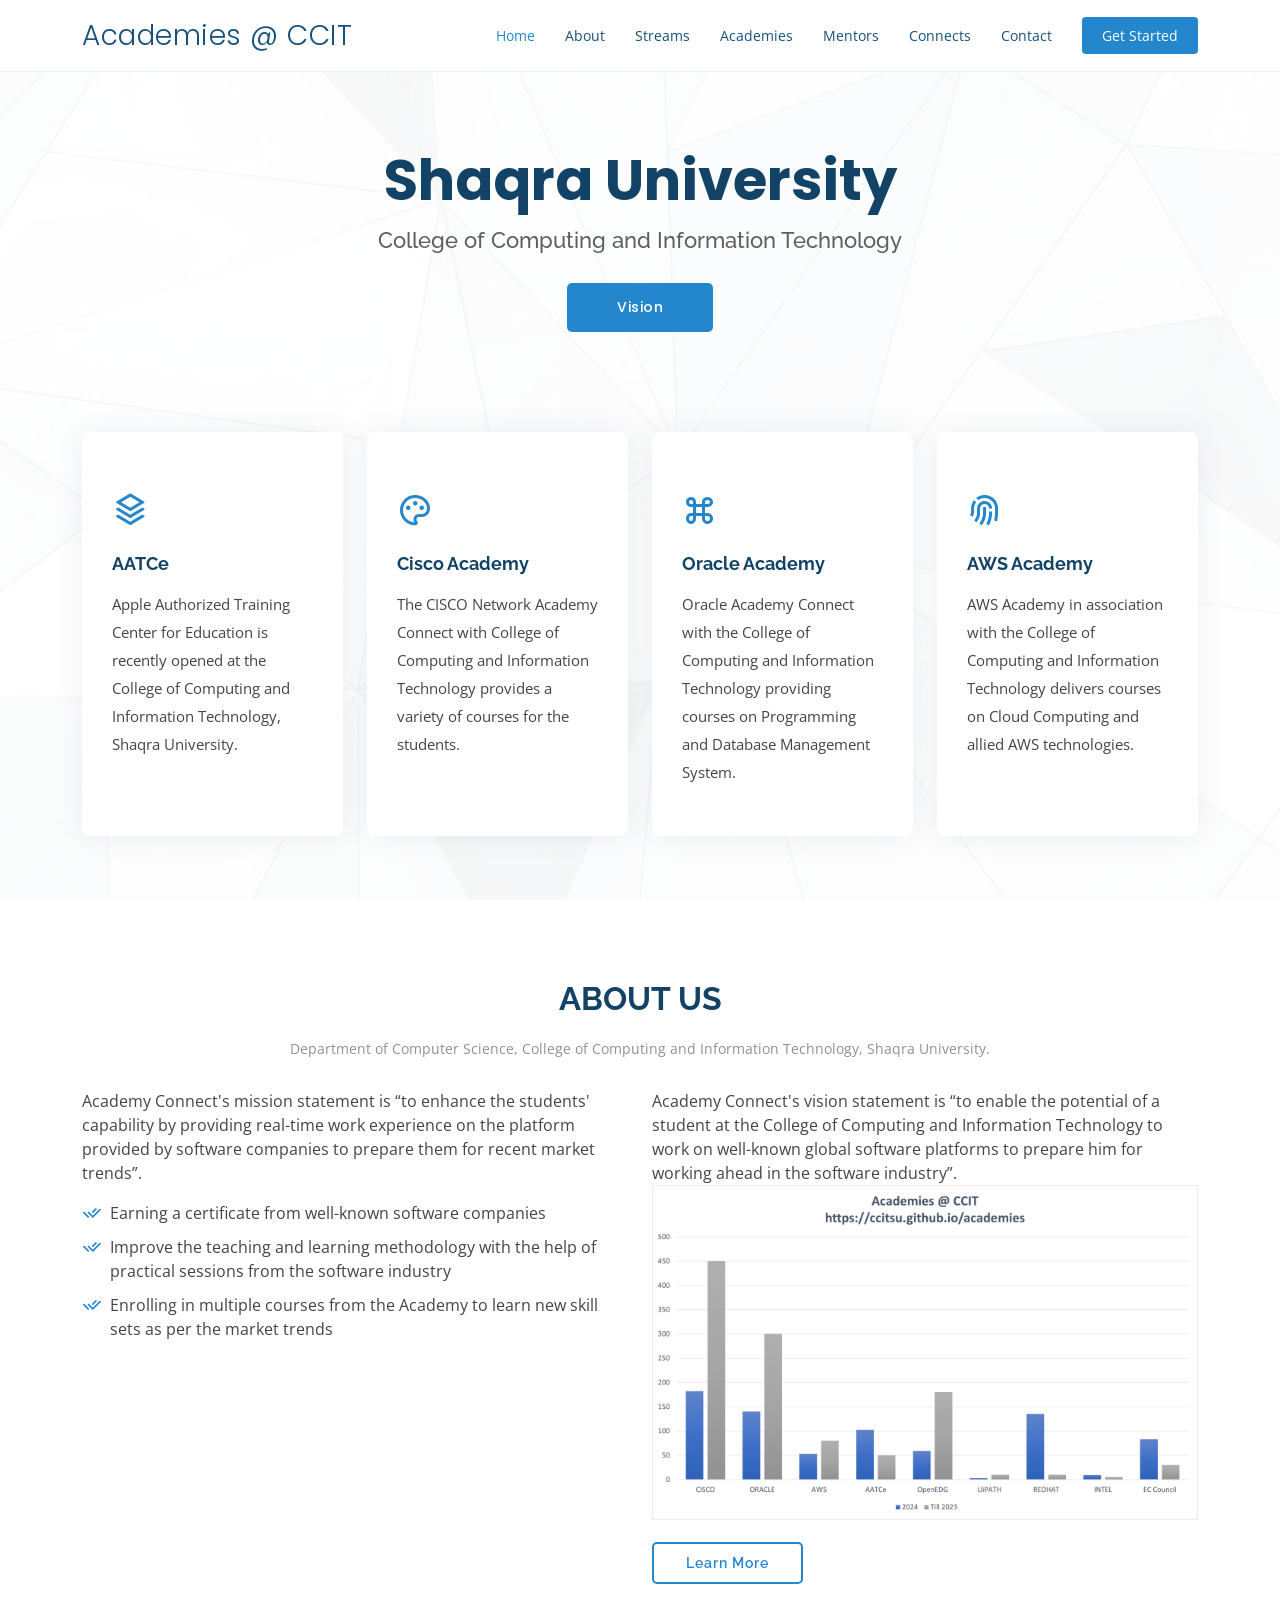
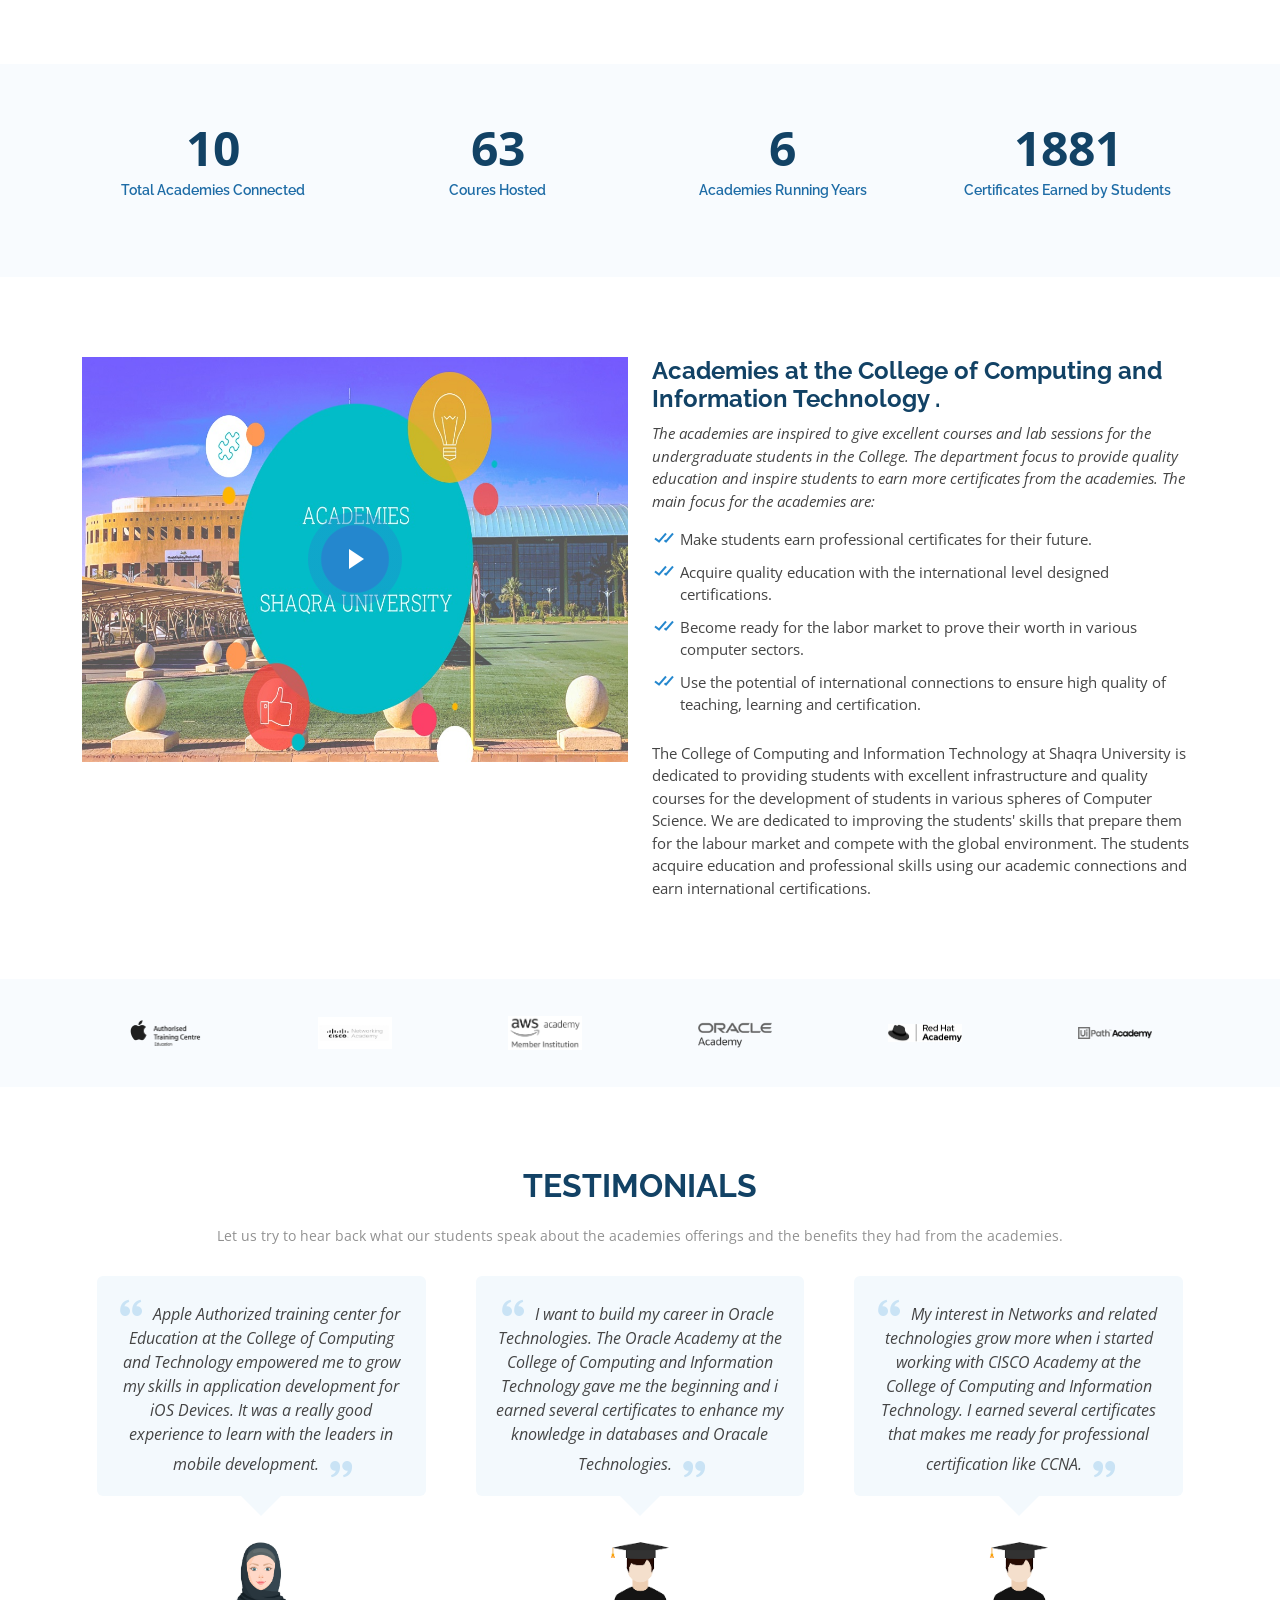
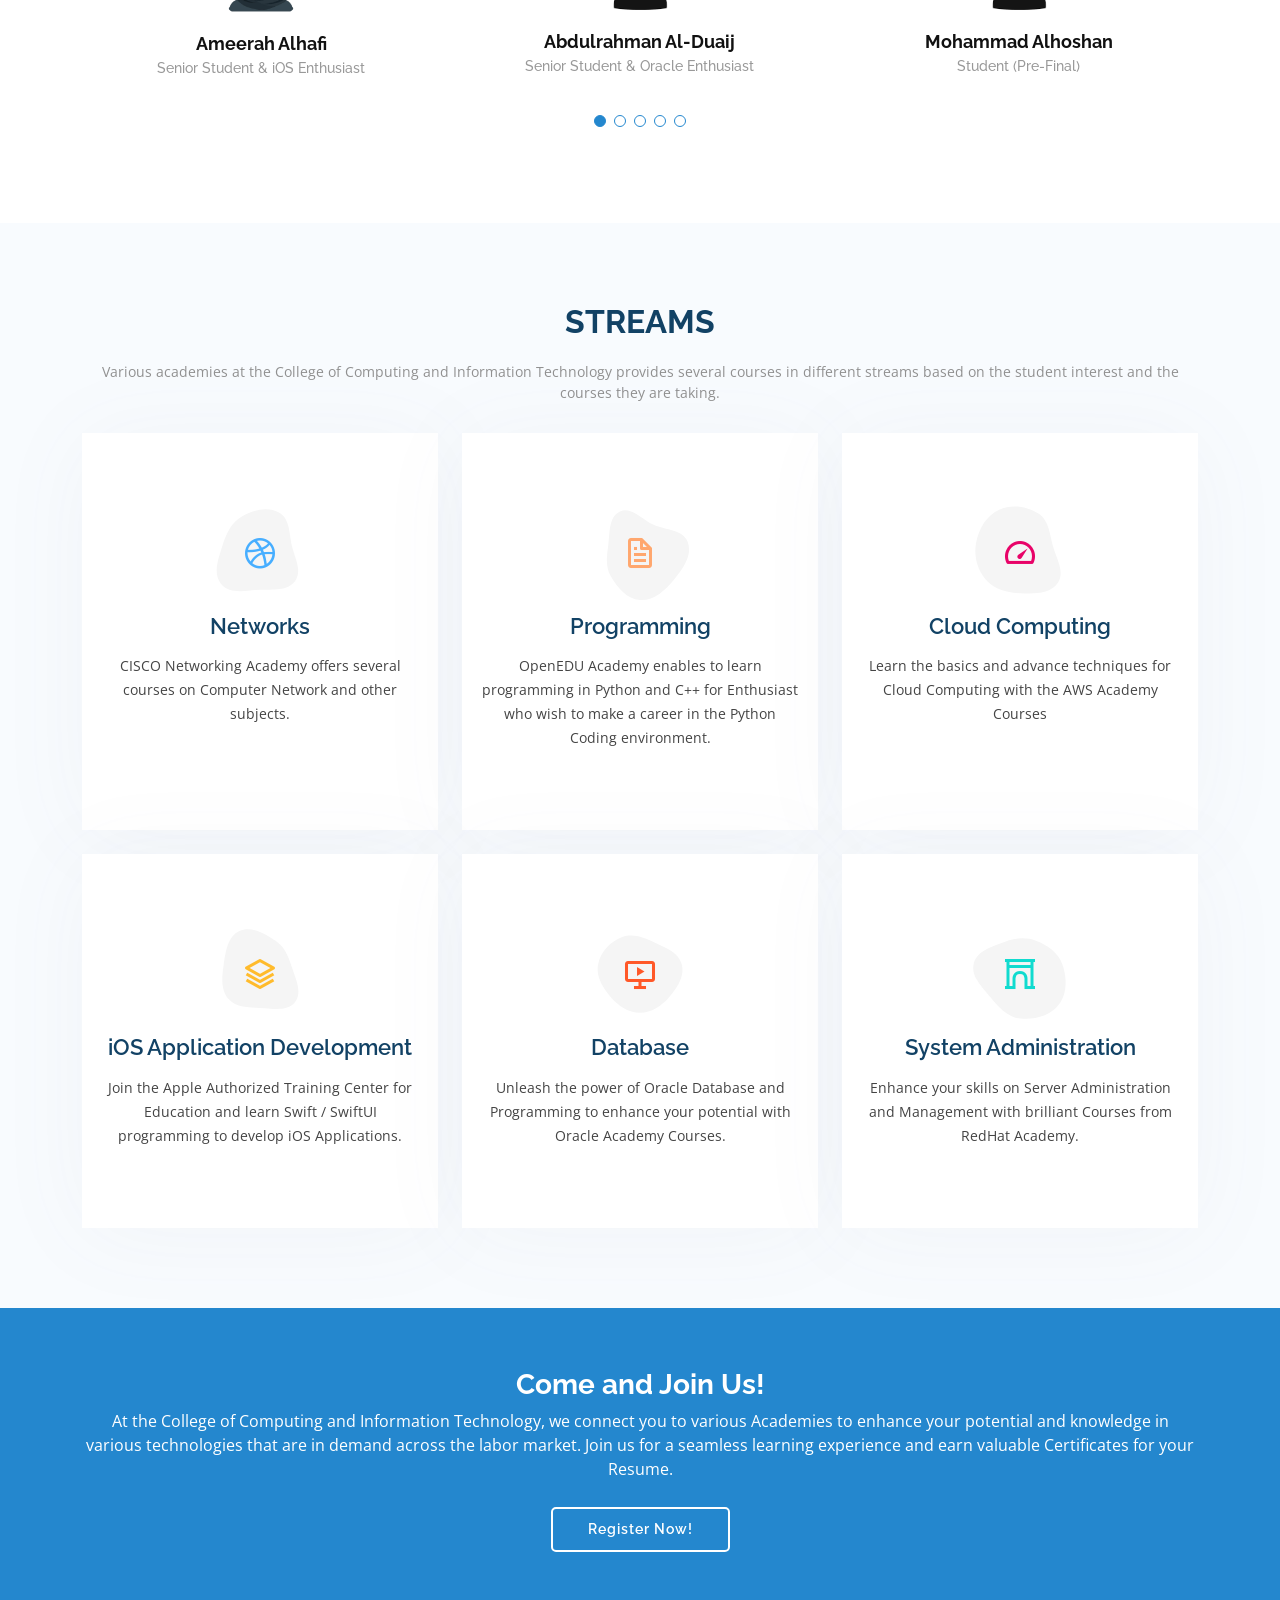
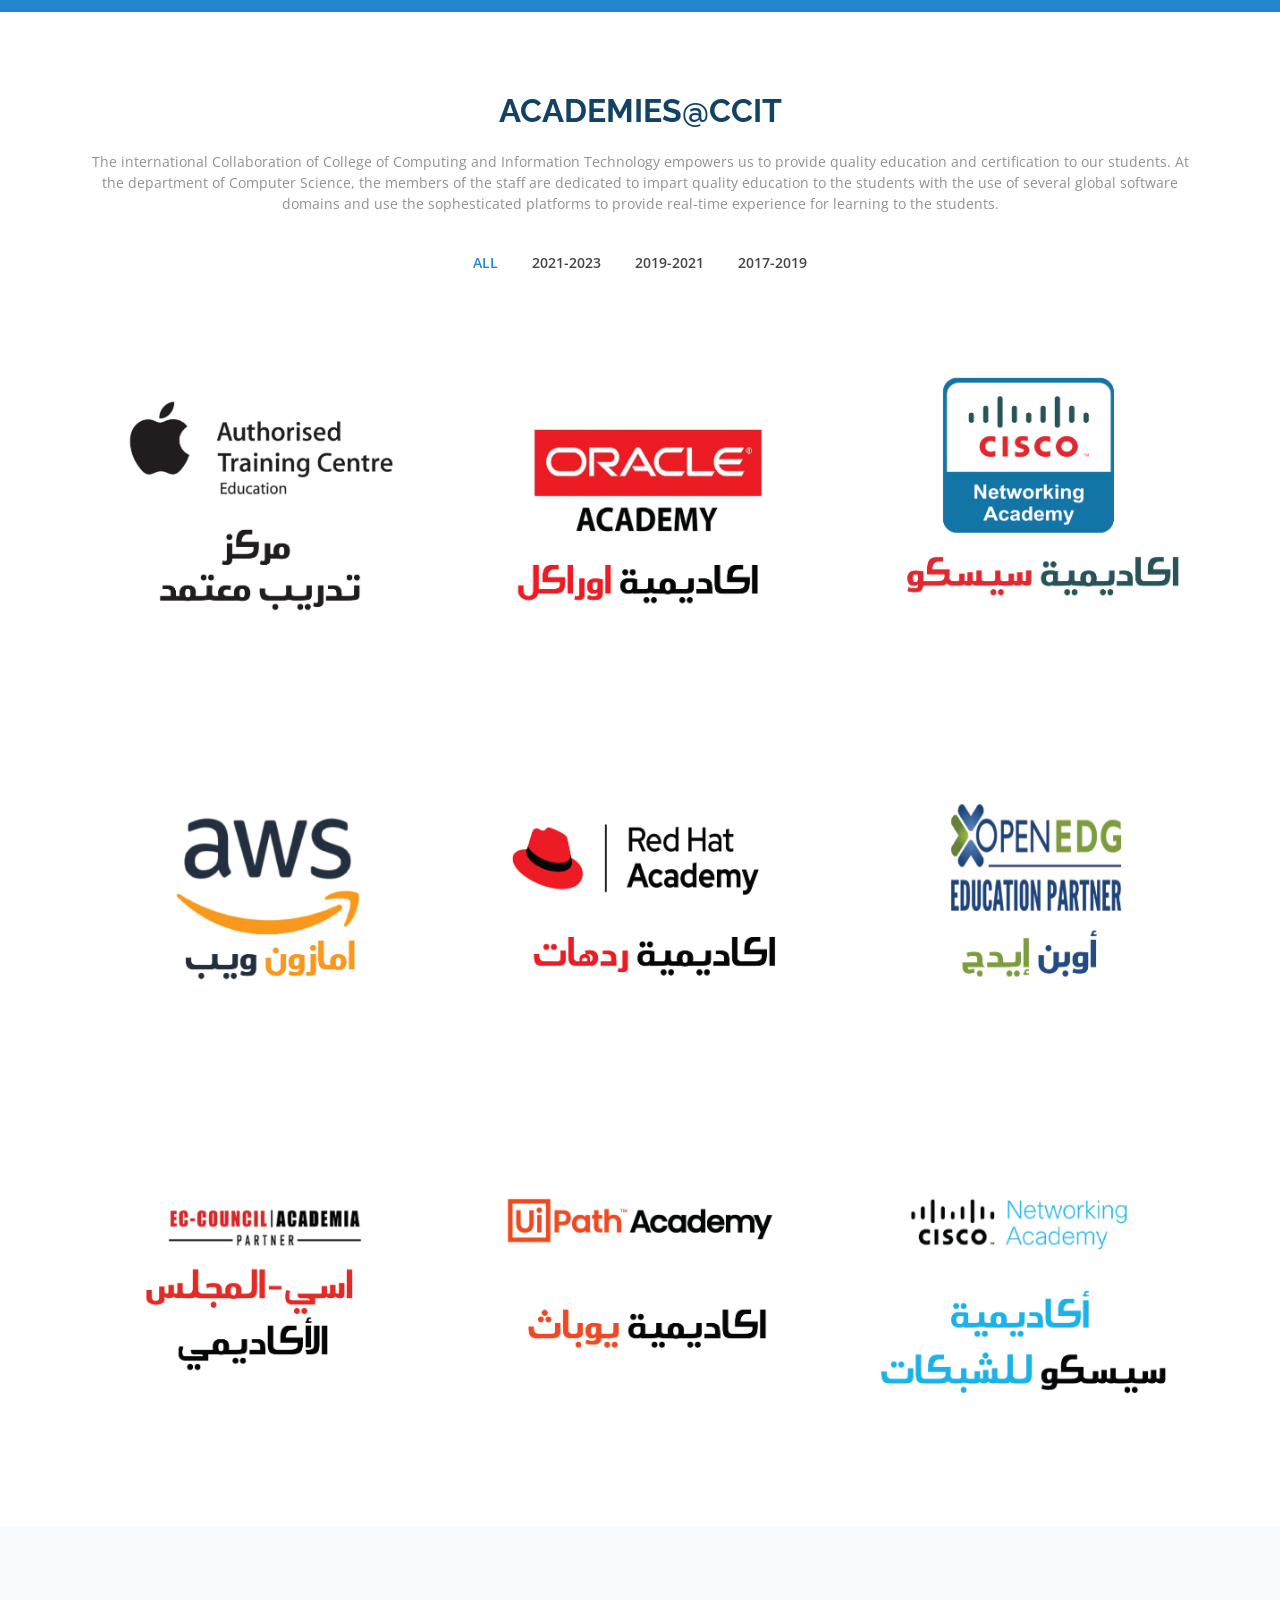
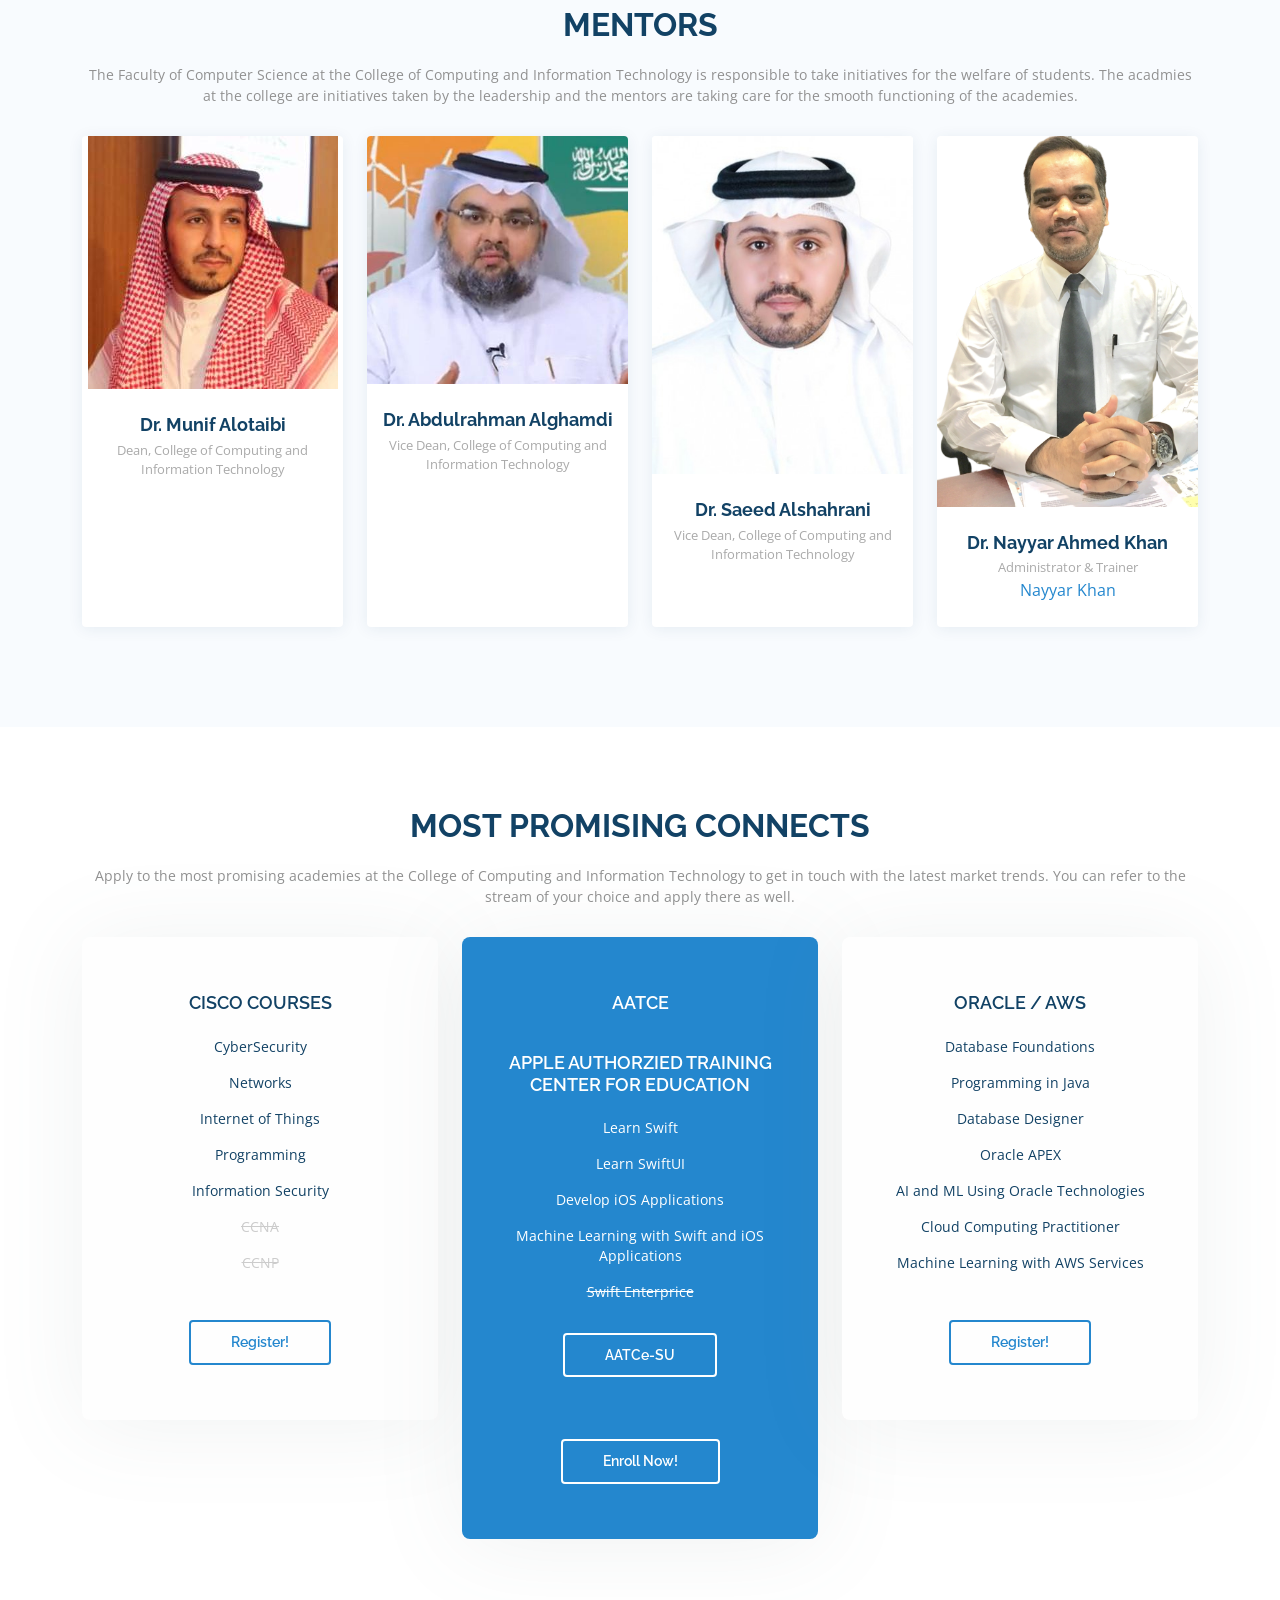
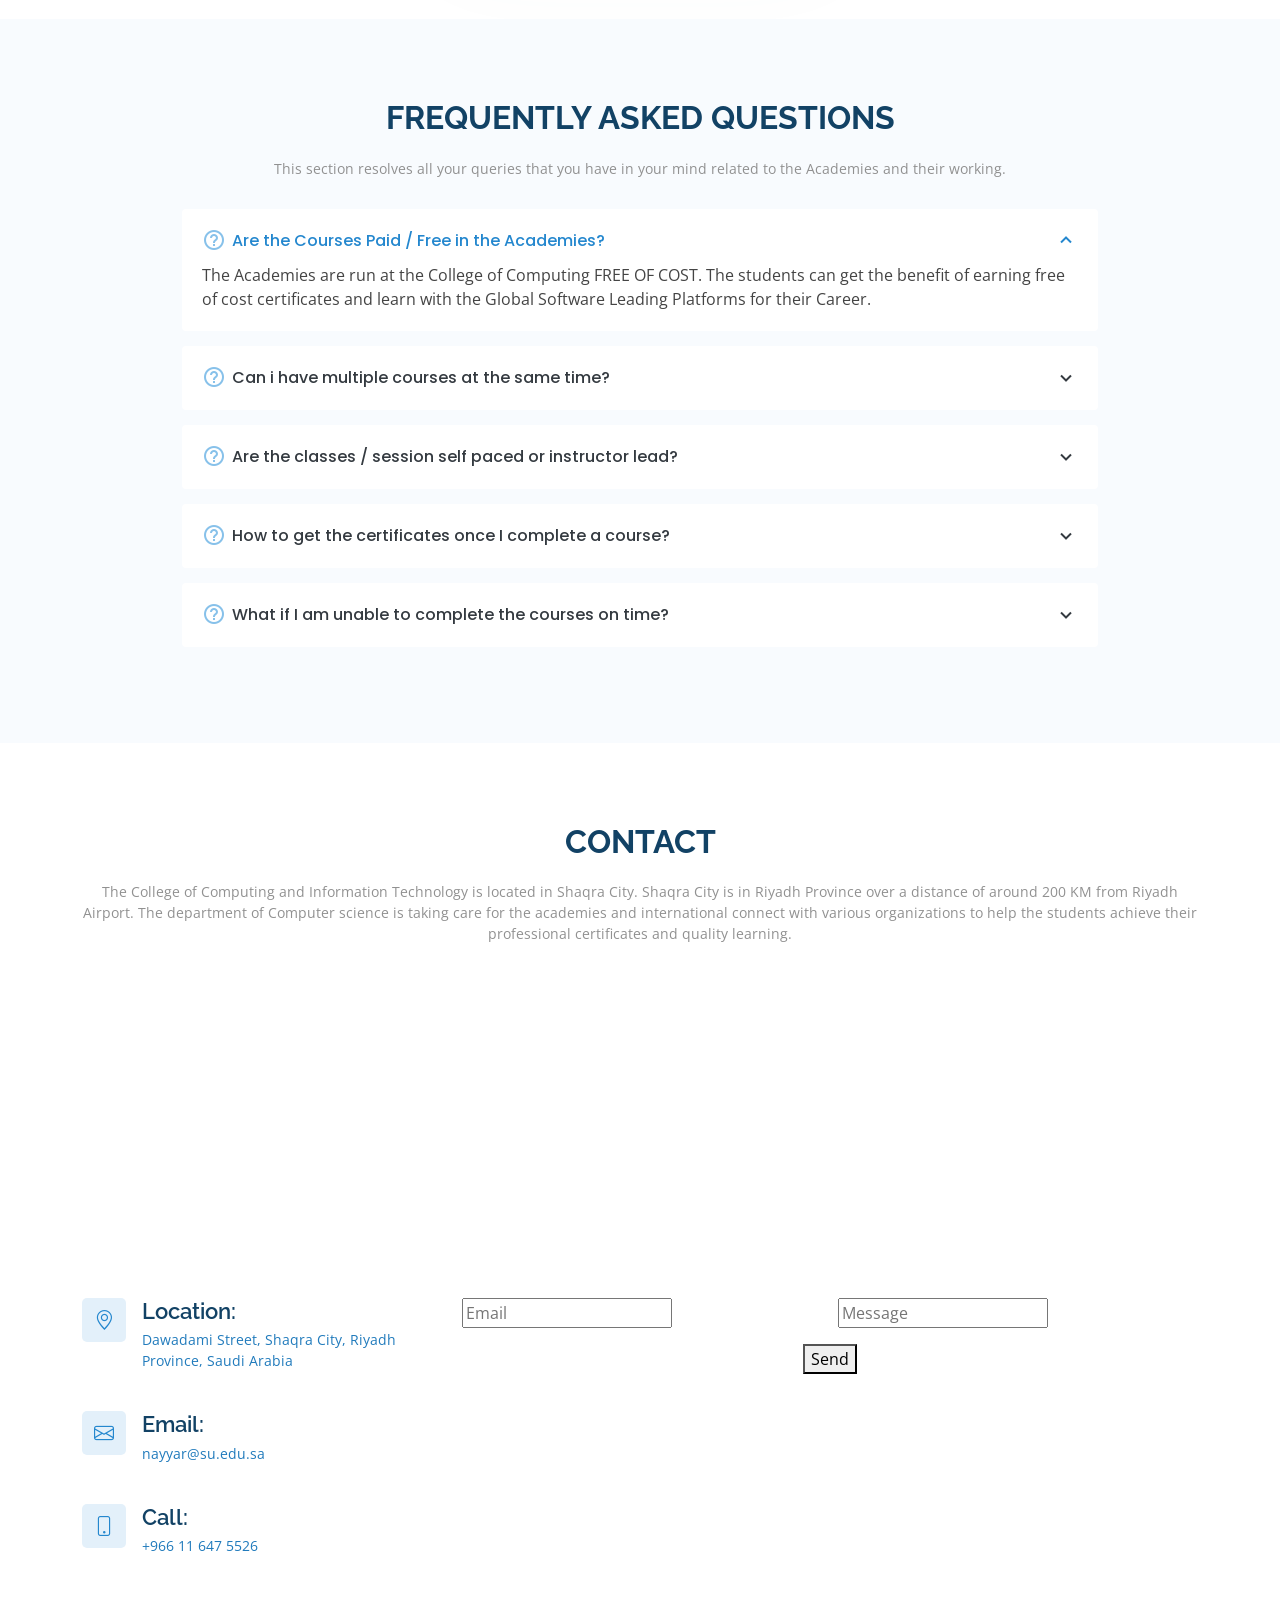
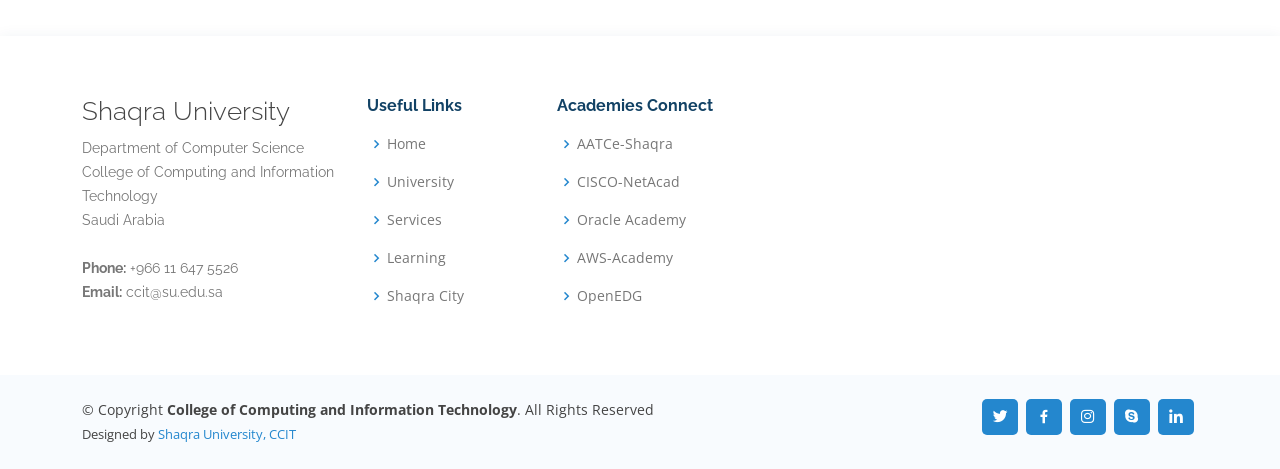
==== commit 787fb941: "Update index.html" ====
--- a/index.html
+++ b/index.html
@@ -134,7 +134,7 @@
           <div class="col-lg-6 pt-4 pt-lg-0">
             <p>
               Academy Connect's vision statement is “to enable the potential of a student at the College of Computing and Information Technology to work on well-known global software platforms to prepare him for working ahead in the software industry”.
-            <img src="assets/img/about-video.jpg" class="img-fluid" alt="">              
+            <img src="assets/img/statistics.jpg" class="img-fluid" alt="Statistics till Jan 2024">              
             </p>
             
             <a href="#" class="btn-learn-more">Learn More</a>
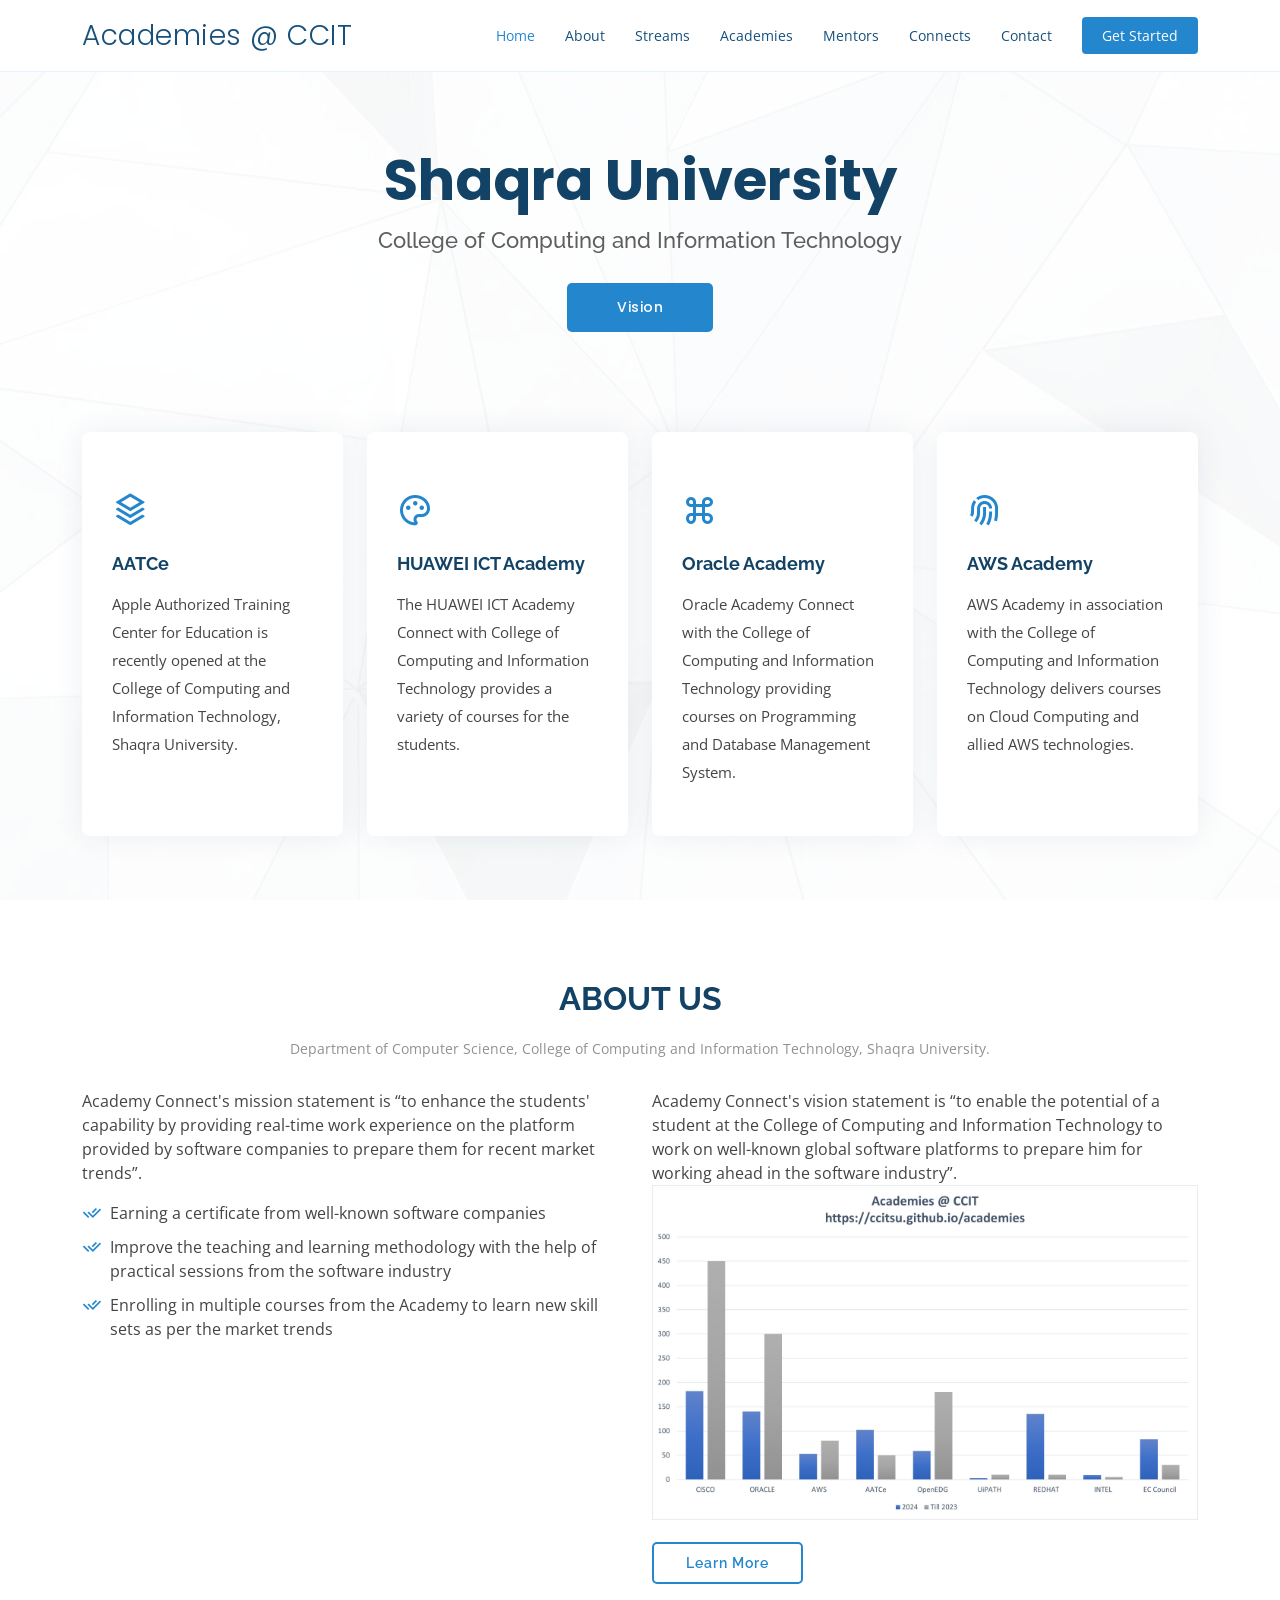
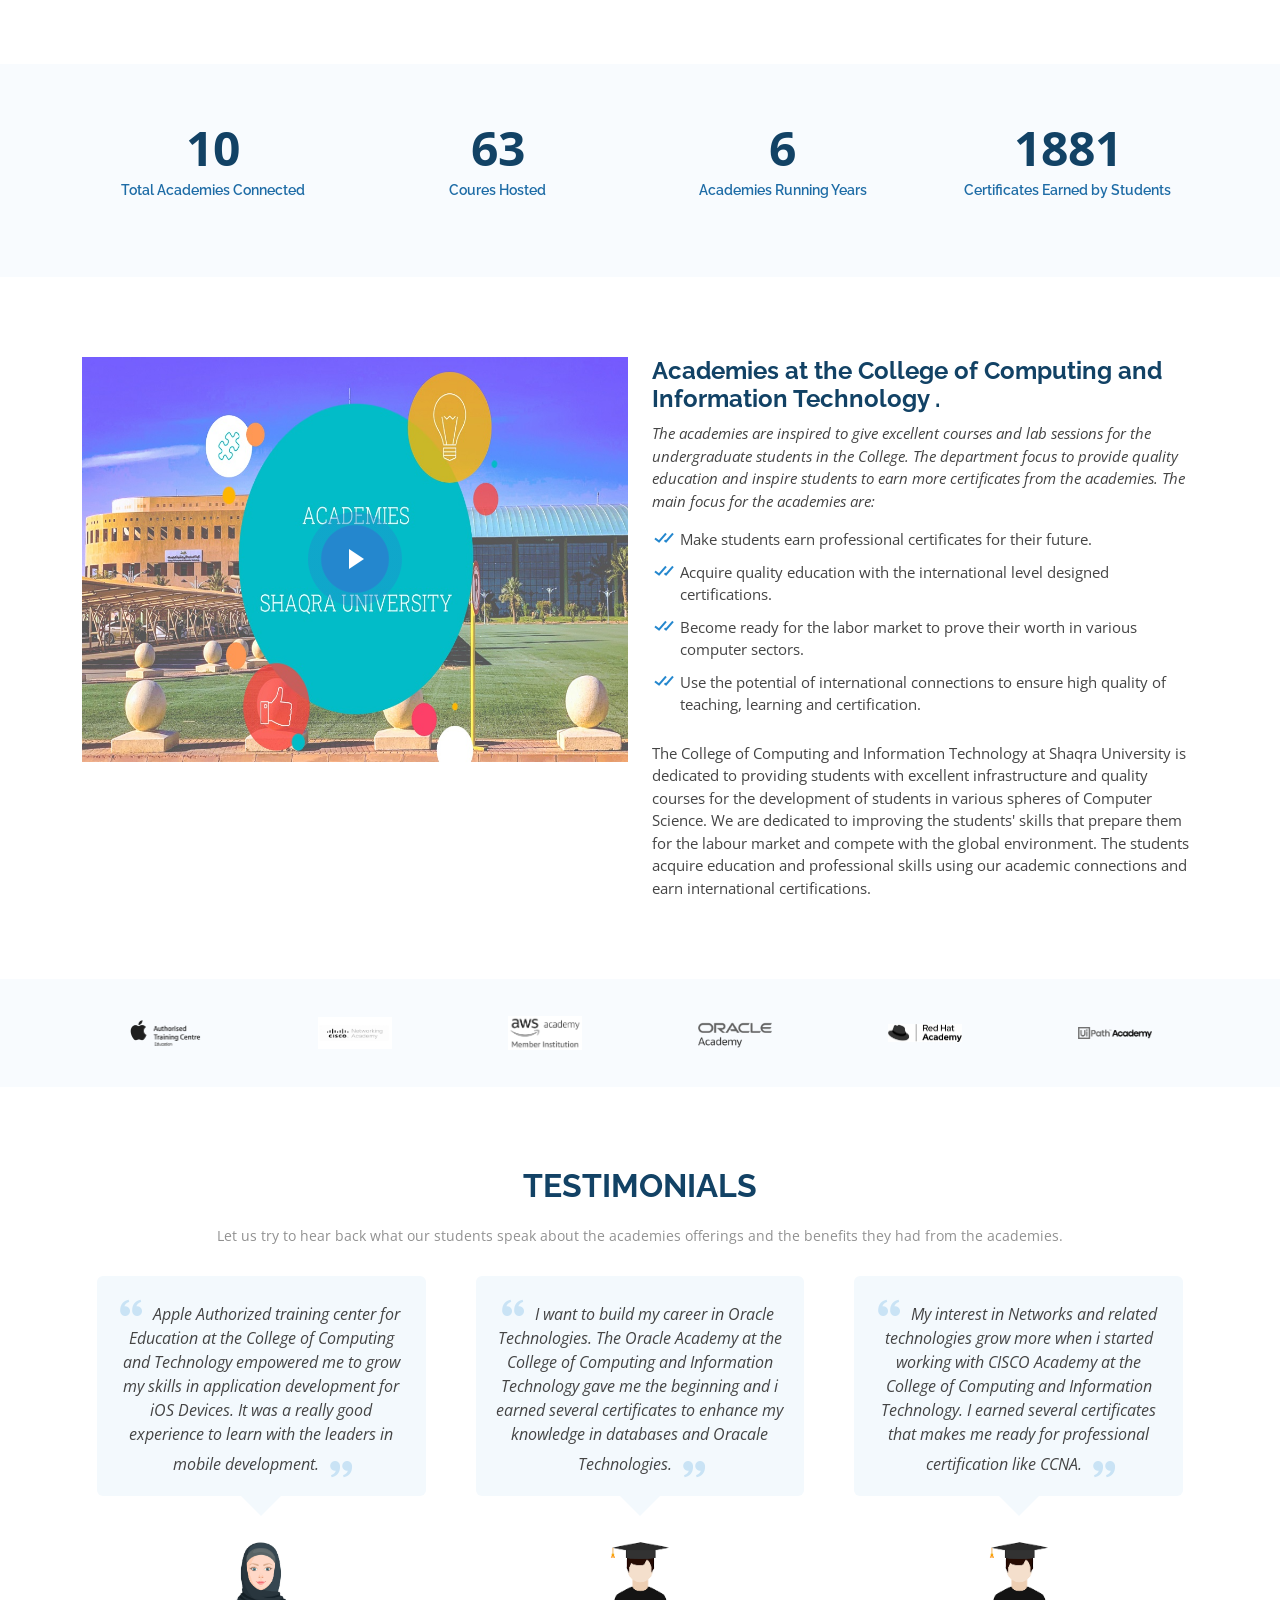
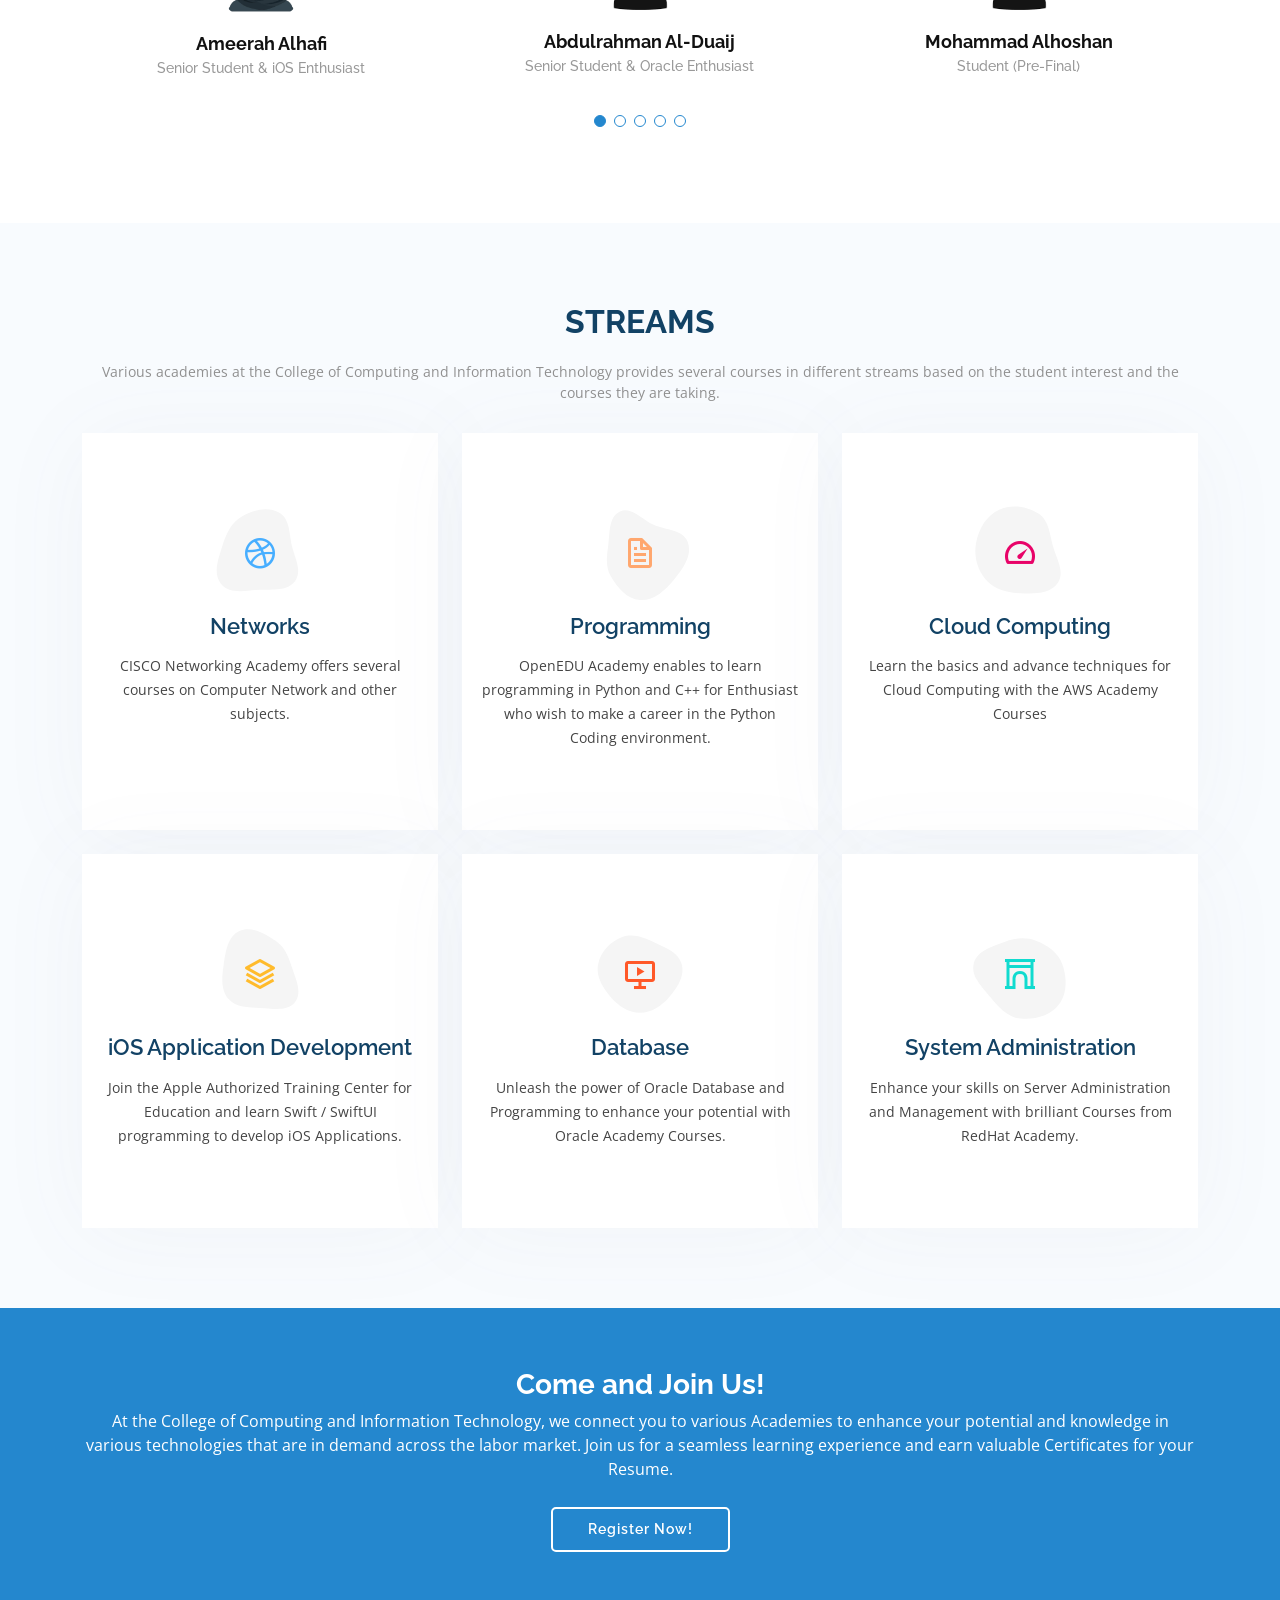
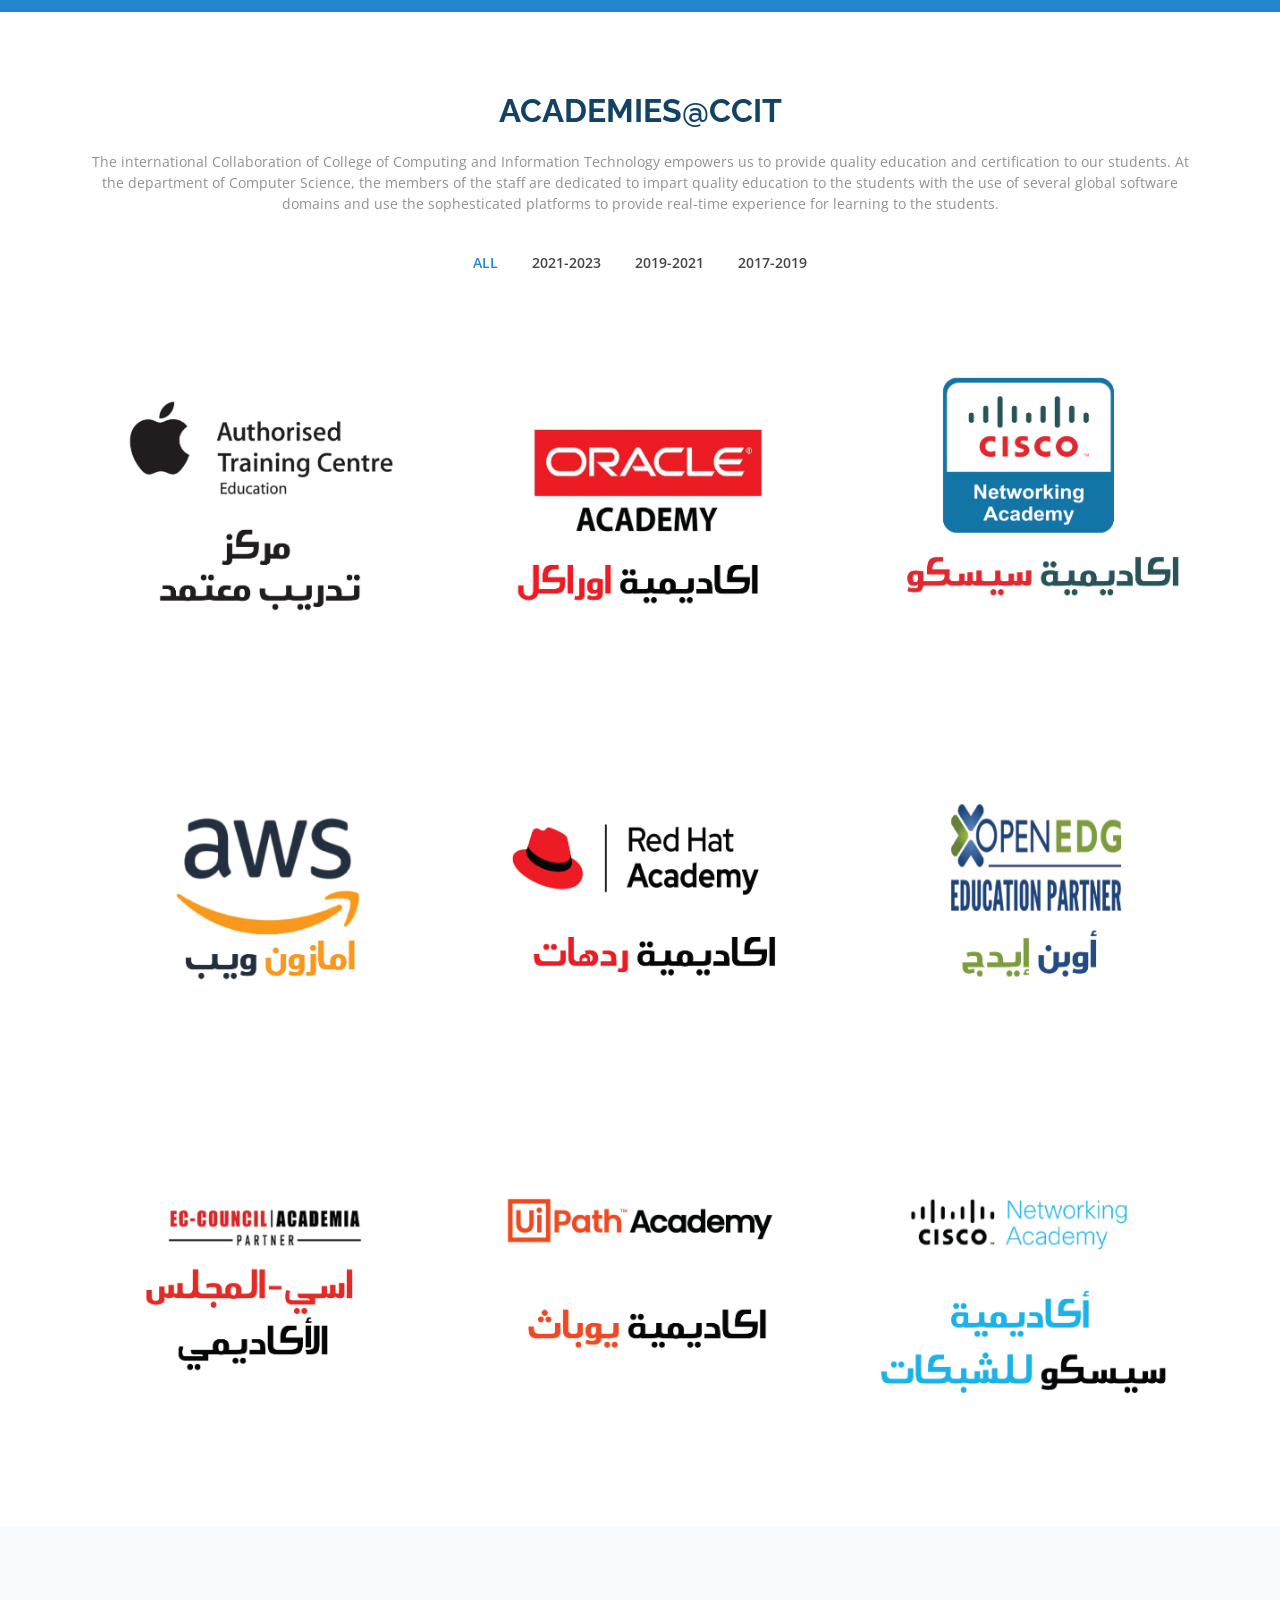
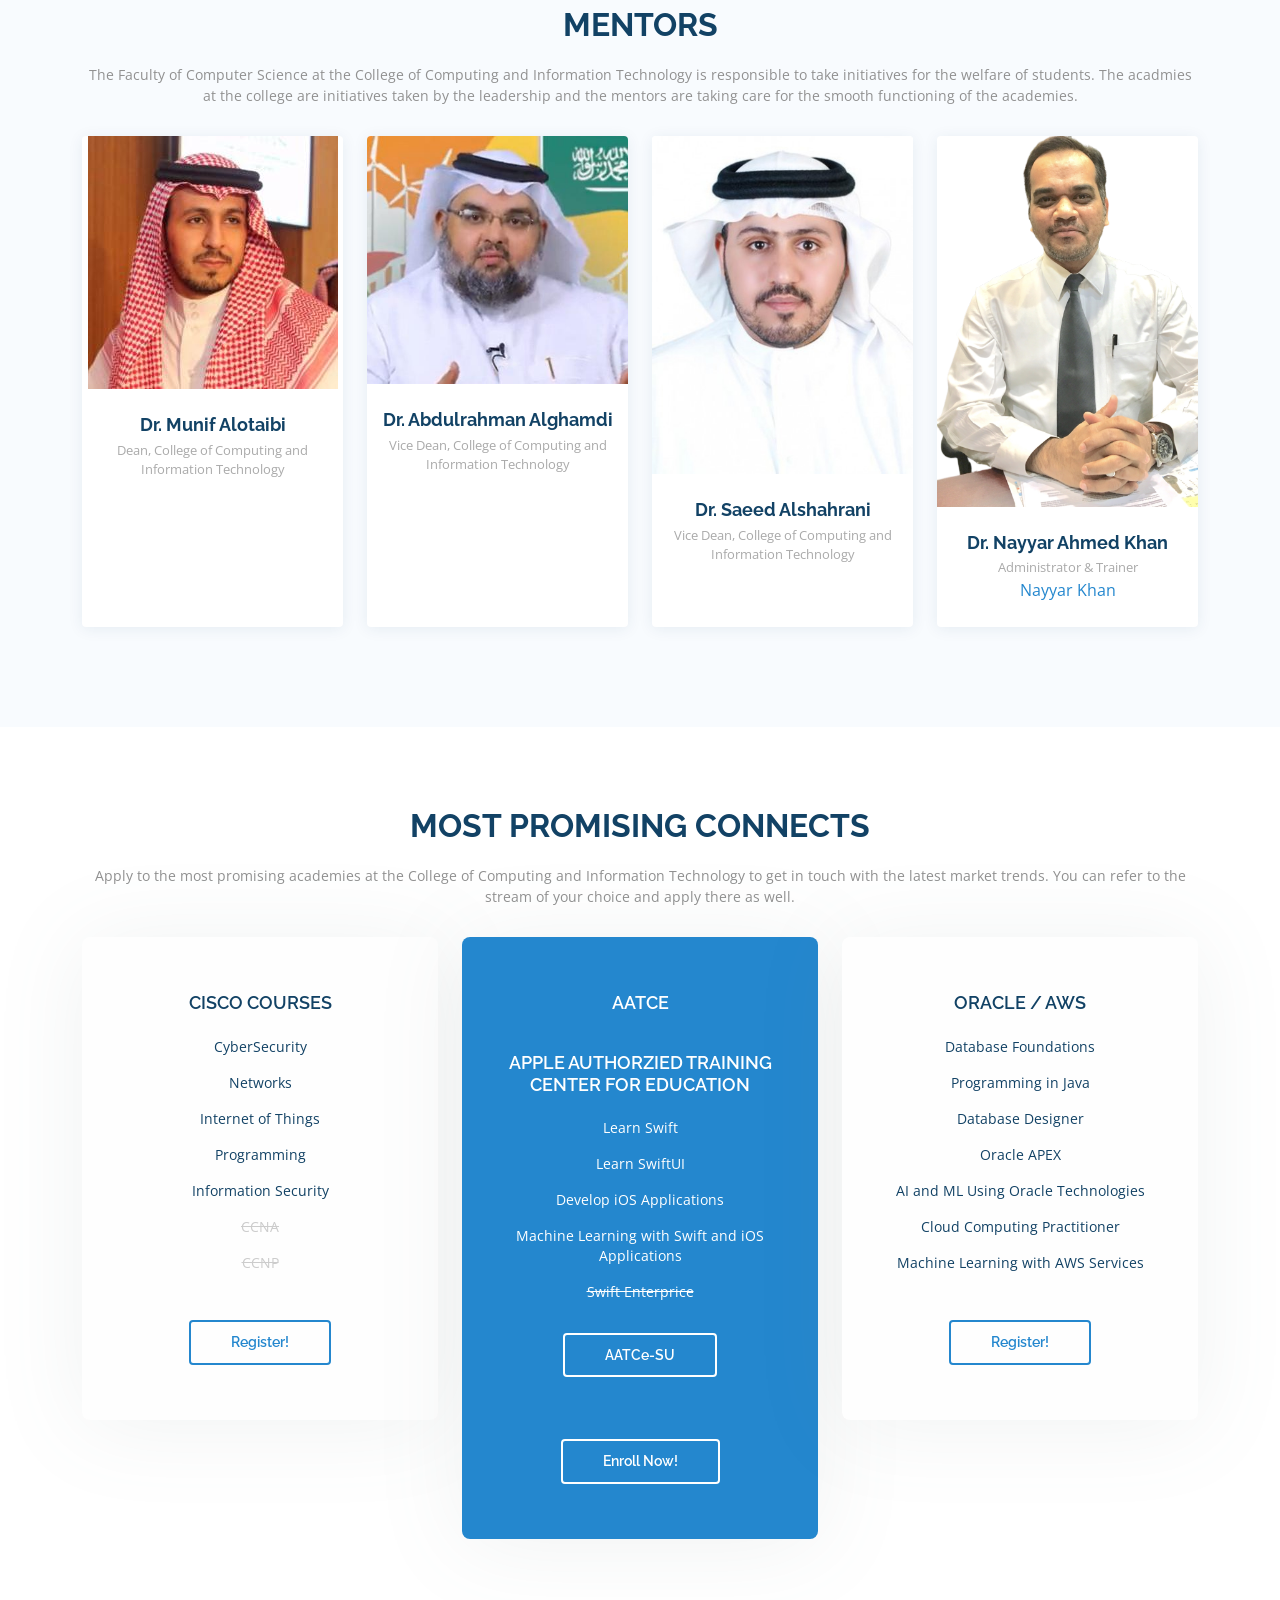
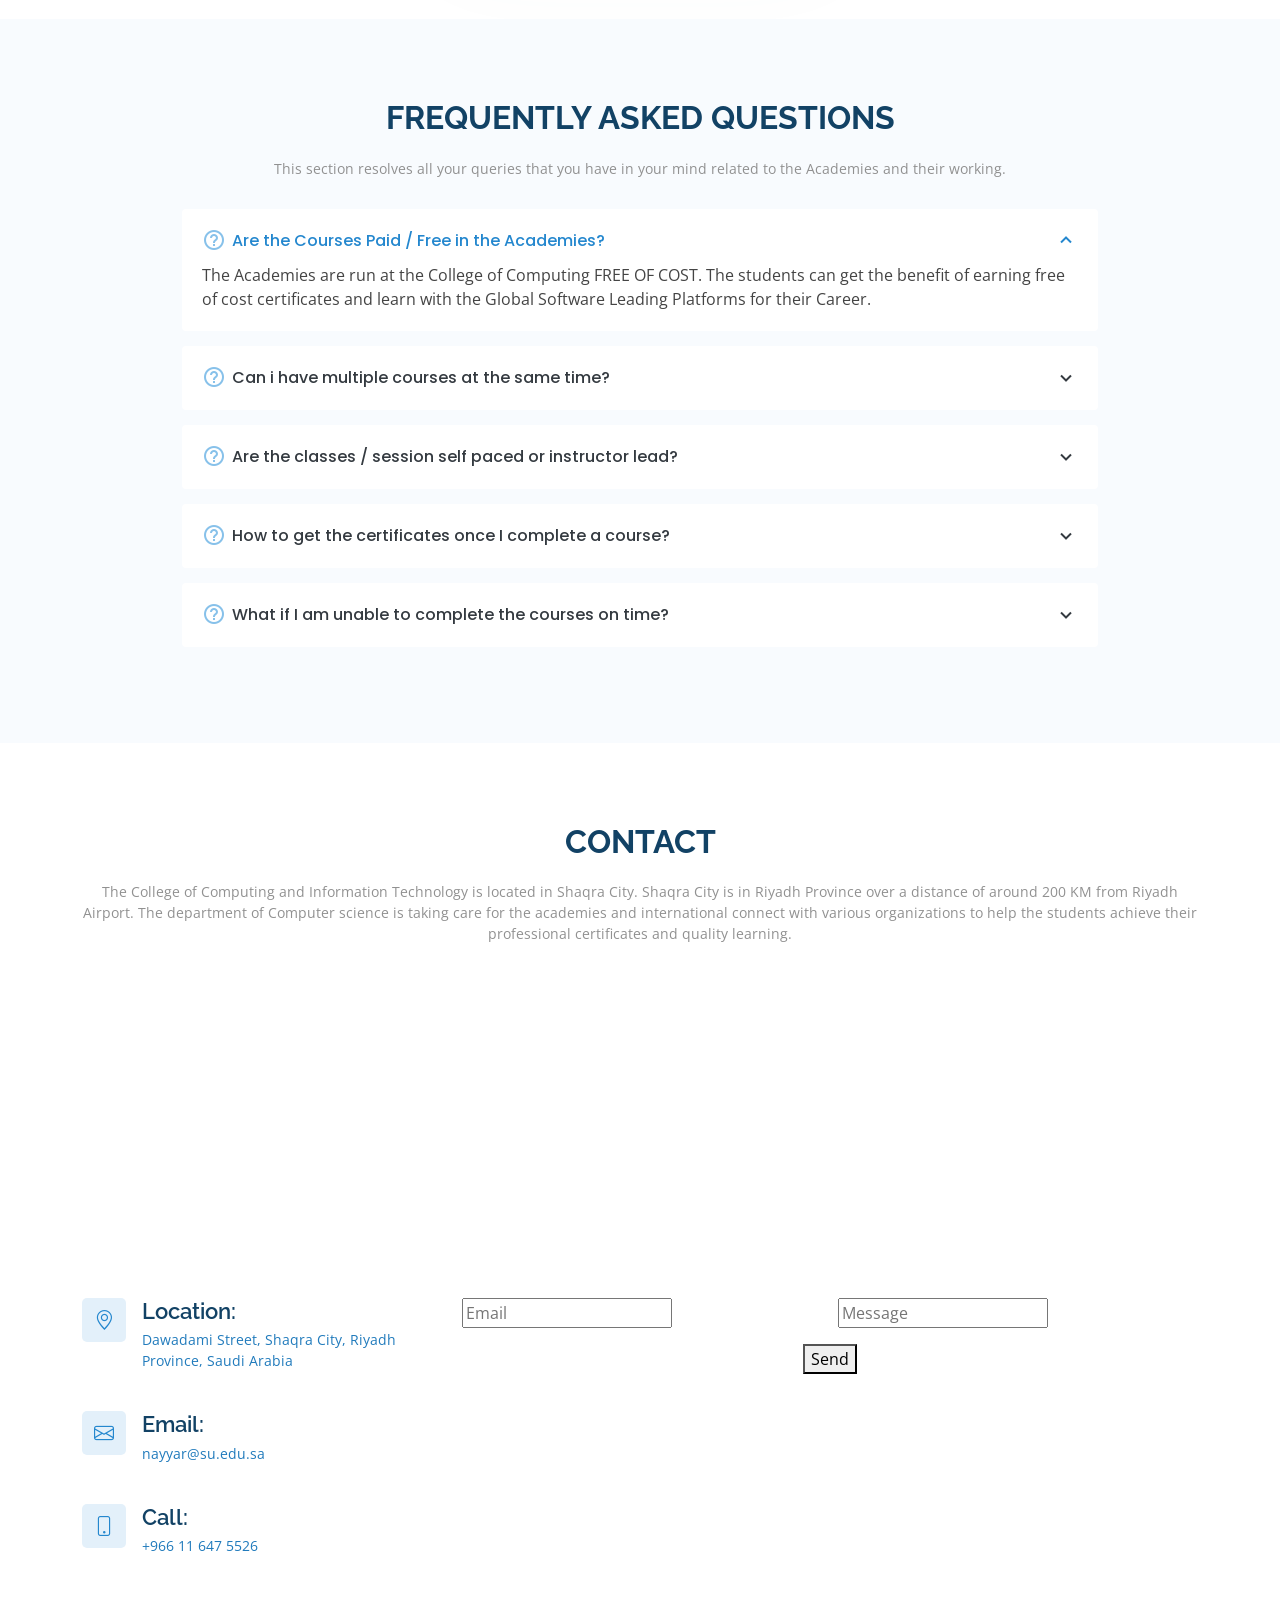
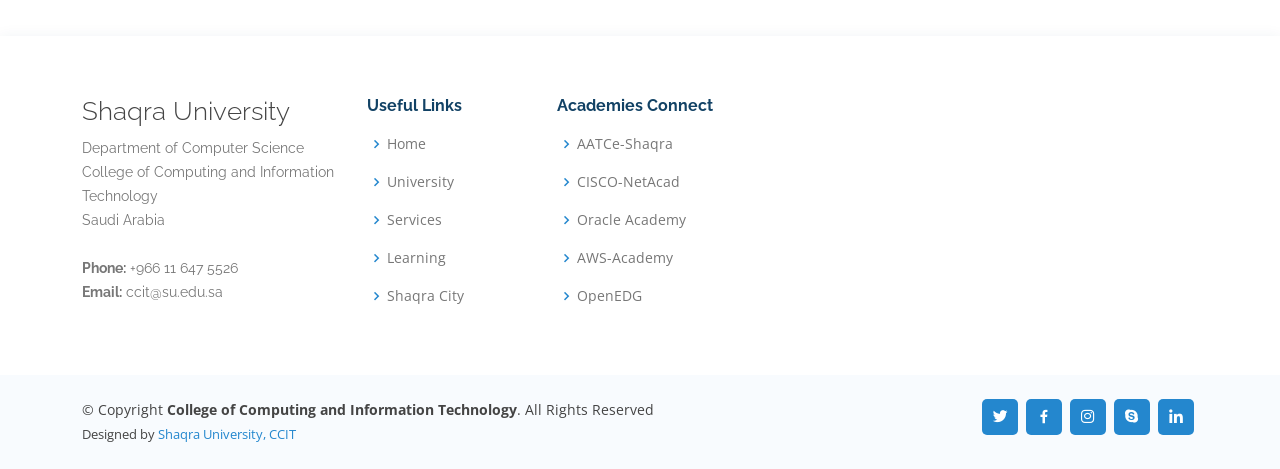
==== commit ed34f73d: "Updated Index" ====
--- a/index.html
+++ b/index.html
@@ -84,8 +84,8 @@
         <div class="col-md-6 col-lg-3 d-flex align-items-stretch mb-5 mb-lg-0" data-aos="zoom-in" data-aos-delay="300">
           <div class="icon-box">
             <div class="icon"><i class="ri-palette-line"></i></div>
-            <h4 class="title"><a href="">Cisco Academy</a></h4>
-            <p class="description">The CISCO Network Academy Connect with College of Computing and Information Technology provides a variety of courses for the students. </p>
+            <h4 class="title"><a href="">HUAWEI ICT Academy</a></h4>
+            <p class="description">The HUAWEI ICT Academy Connect with College of Computing and Information Technology provides a variety of courses for the students. </p>
           </div>
         </div>
 
@@ -852,13 +852,9 @@
                 <h4>Call:</h4>
                 <p>+966 11 647 5526</p>
               </div>
-
-            </div>
-
-          </div>
-
+            </div>
+          </div>
           <div class="col-lg-8 mt-5 mt-lg-0">
-
             <form action="https://script.google.com/macros/s/AKfycby8YHMvpmhgSMixo1q3BtmZnJzSG9BUv84xti2WON5lG3q2h7J1pFsXlXY3TLofBWdm/exec" method="post">
               <div class="row gy-2 gx-md-3">
                 <div class="col-md-6 form-group">
@@ -872,16 +868,11 @@
                 <div class="text-center col-12"><button type="submit">Send</button></div>
               </div>
             </form>
-
-          </div>
-
-        </div>
-
+          </div>
+        </div>
       </div>
     </section><!-- End Contact Section -->
-
   </main><!-- End #main -->
-
   <!-- ======= Footer ======= -->
   <footer id="footer">
 
@@ -921,9 +912,6 @@
               <li><i class="bx bx-chevron-right"></i> <a href="https://edube.org/login">OpenEDG</a></li>
             </ul>
           </div>
-
-          
-
         </div>
       </div>
     </div>
@@ -935,11 +923,7 @@
           &copy; Copyright <strong><span>College of Computing and Information Technology</span></strong>. All Rights Reserved
         </div>
         <div class="credits">
-          <!-- All the links in the footer should remain intact. -->
-          <!-- You can delete the links only if you purchased the pro version. -->
-          <!-- Licensing information: https://bootstrapmade.com/license/ -->
-          <!-- Purchase the pro version with working PHP/AJAX contact form: https://bootstrapmade.com/onepage-multipurpose-bootstrap-template/ -->
-          Designed by <a href="https://su.edu.sa/">Shaqra University, CCIT</a>
+        Designed by <a href="https://su.edu.sa/">Shaqra University, CCIT</a>
         </div>
       </div>
       <div class="social-links text-center text-md-right pt-3 pt-md-0">
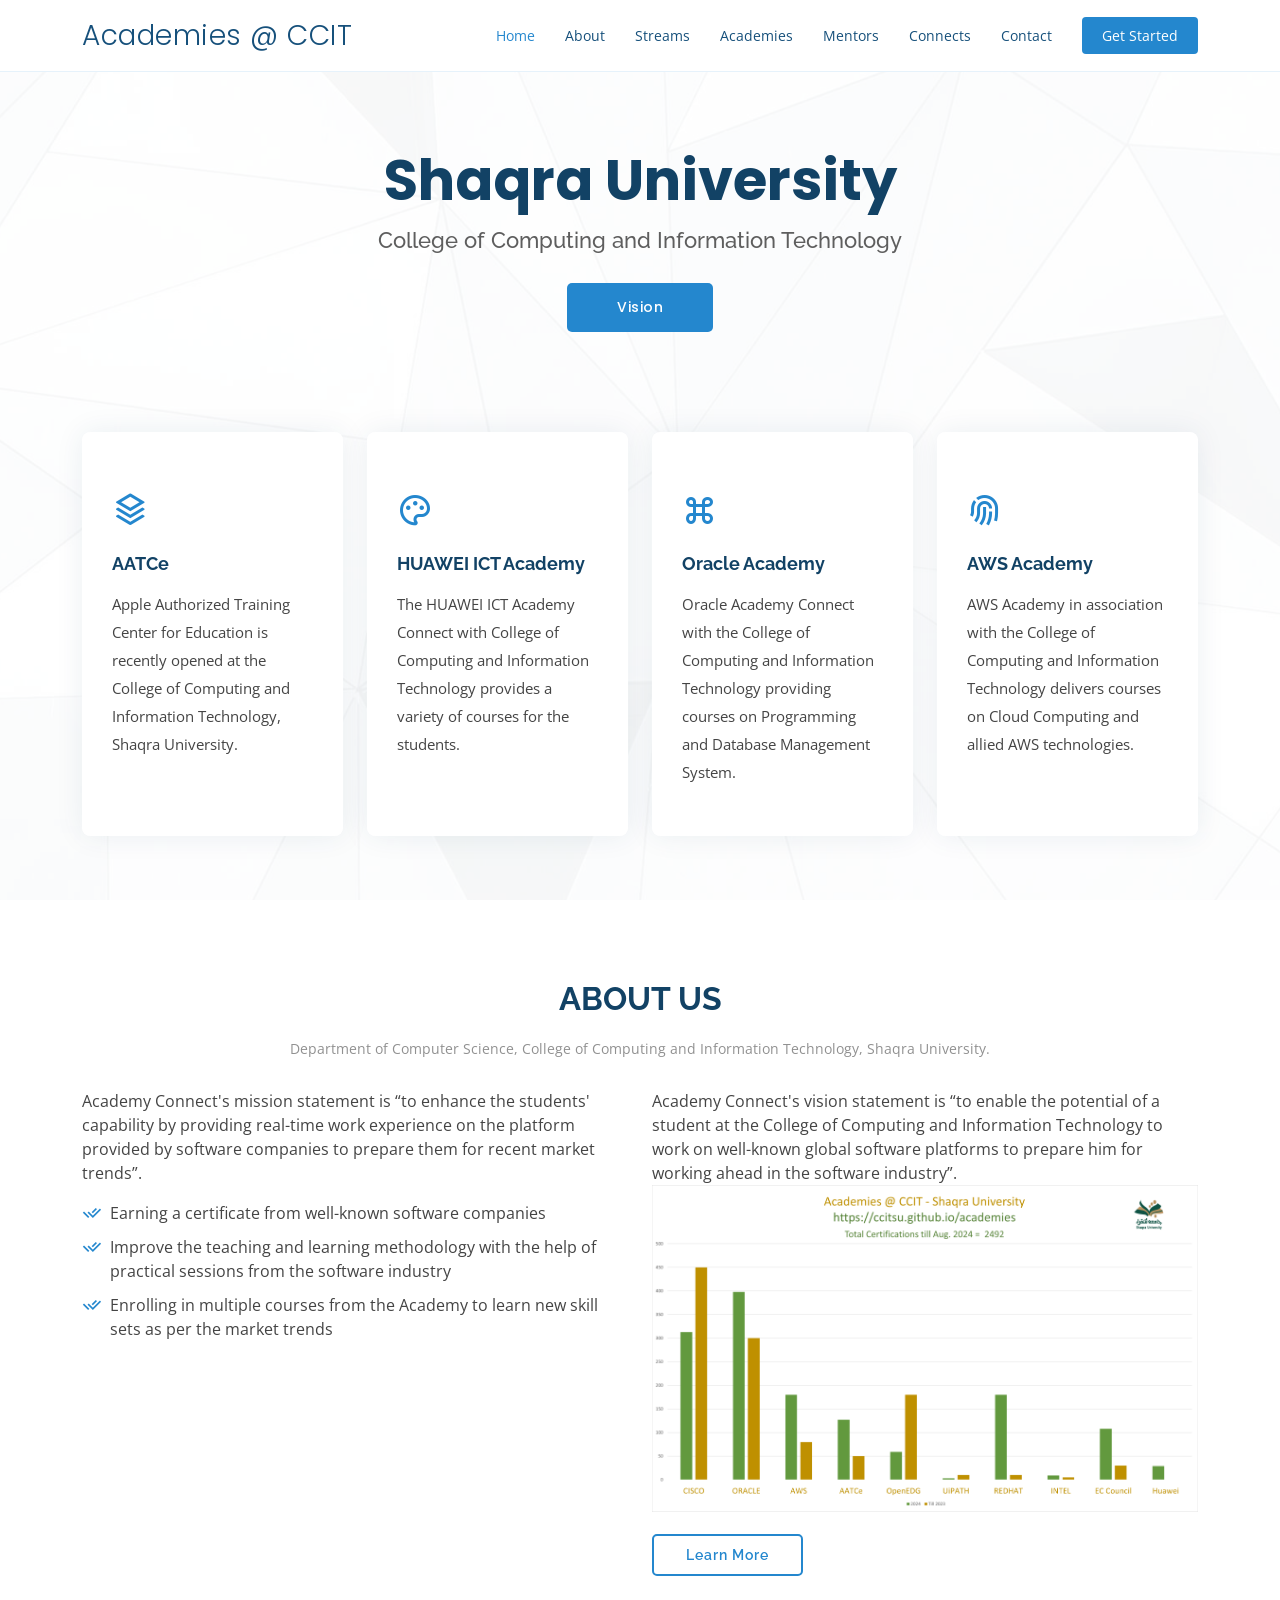
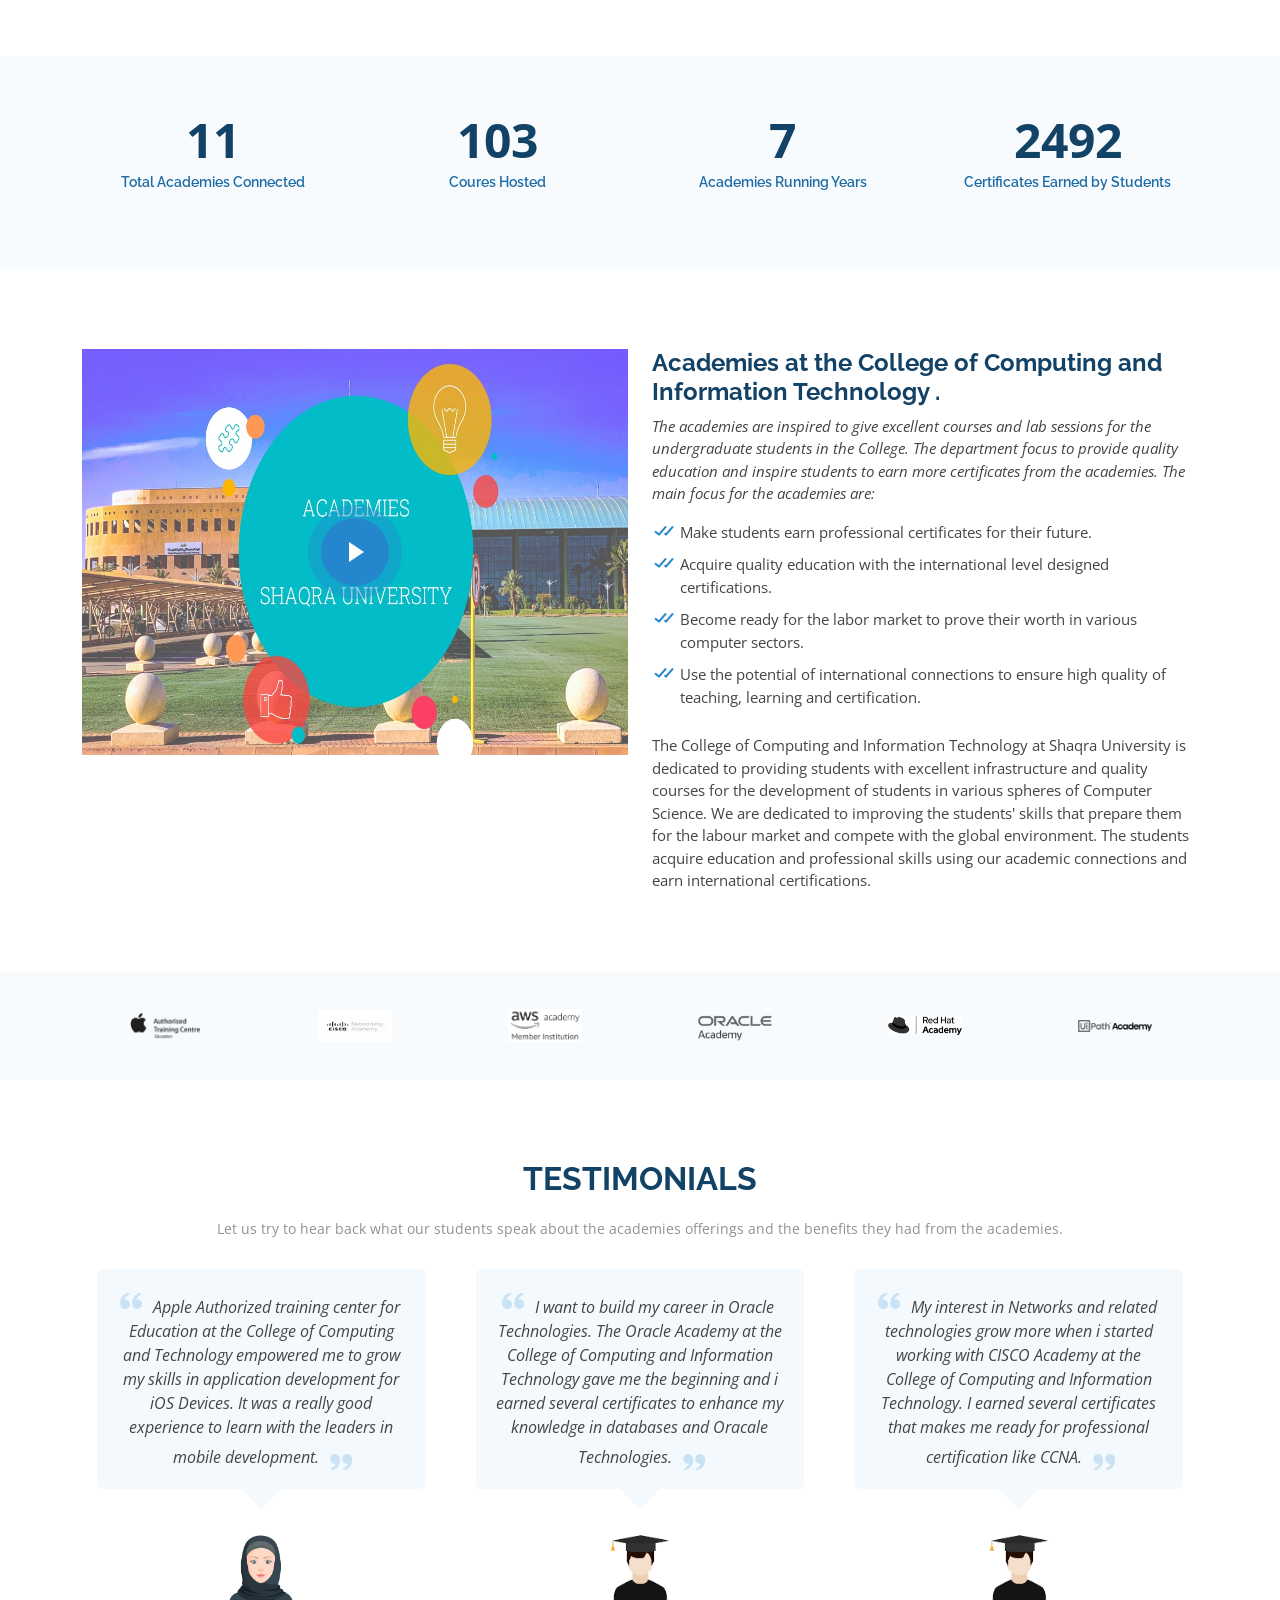
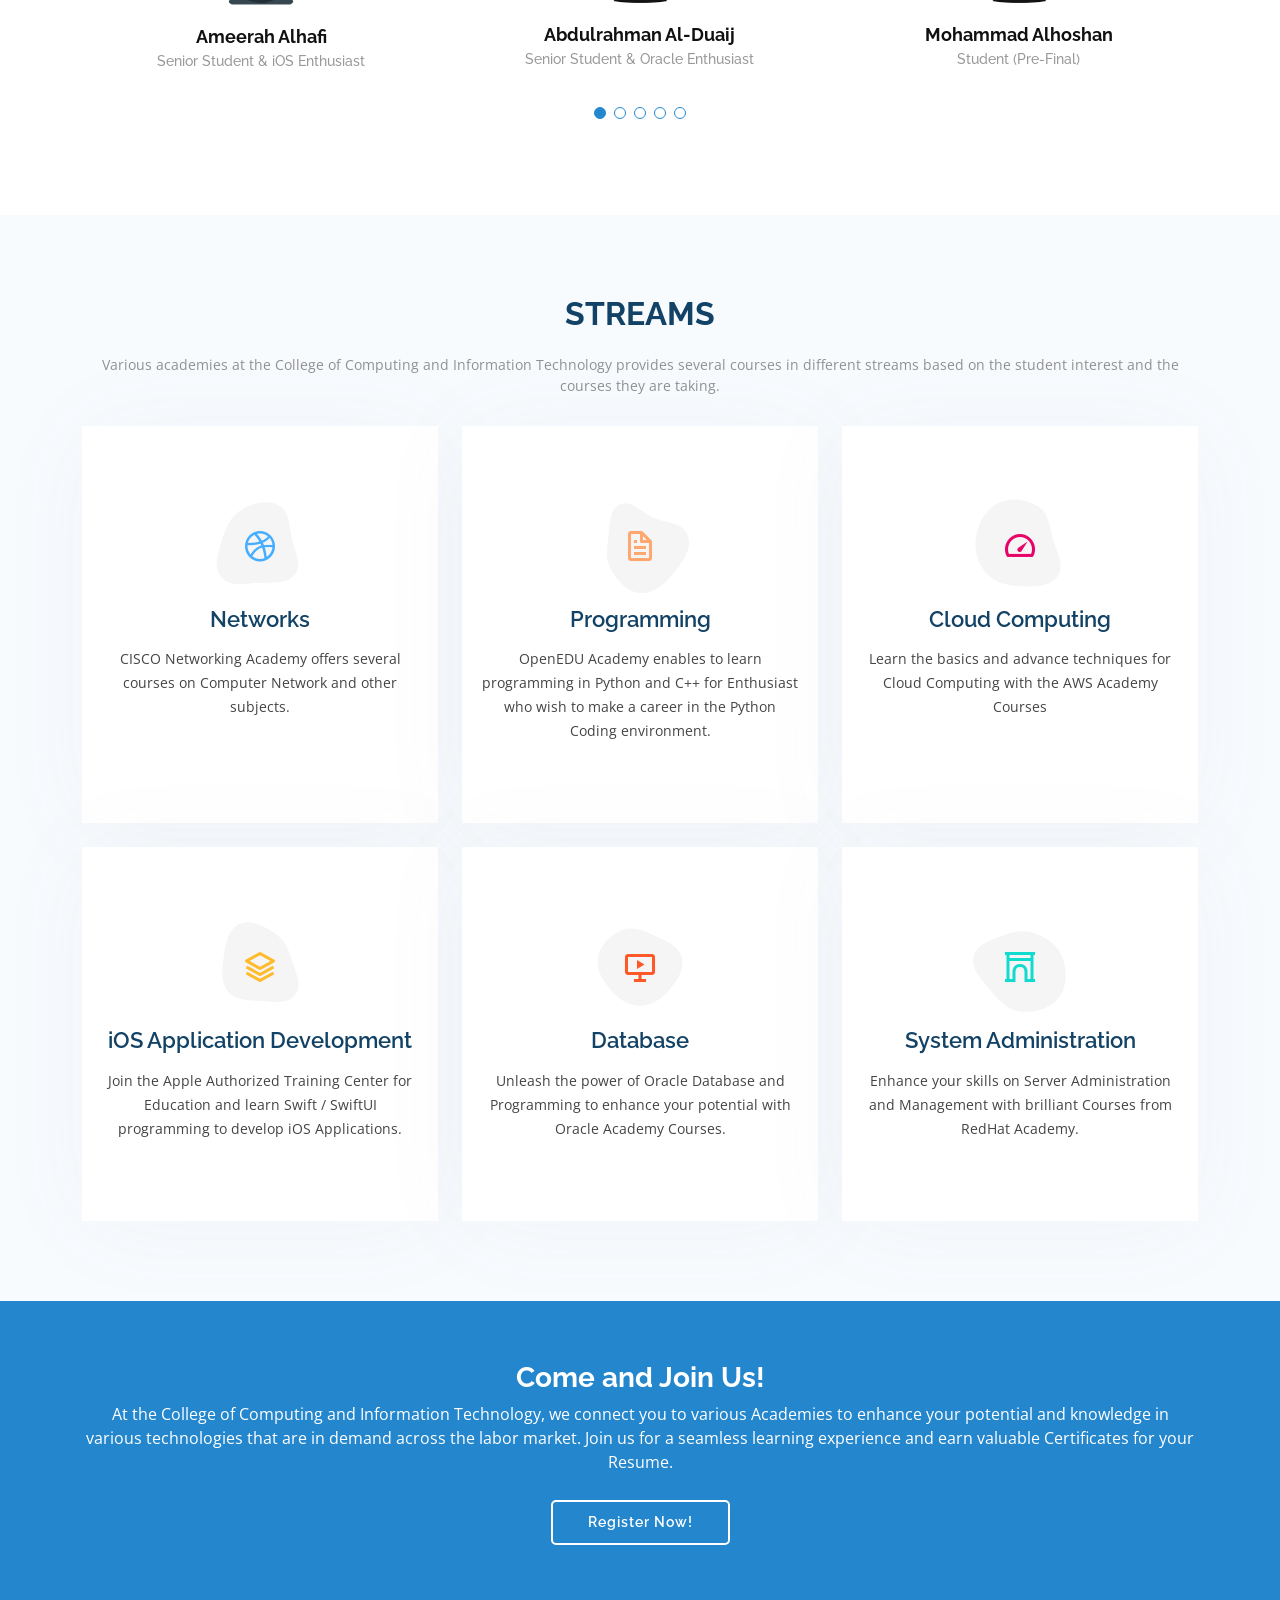
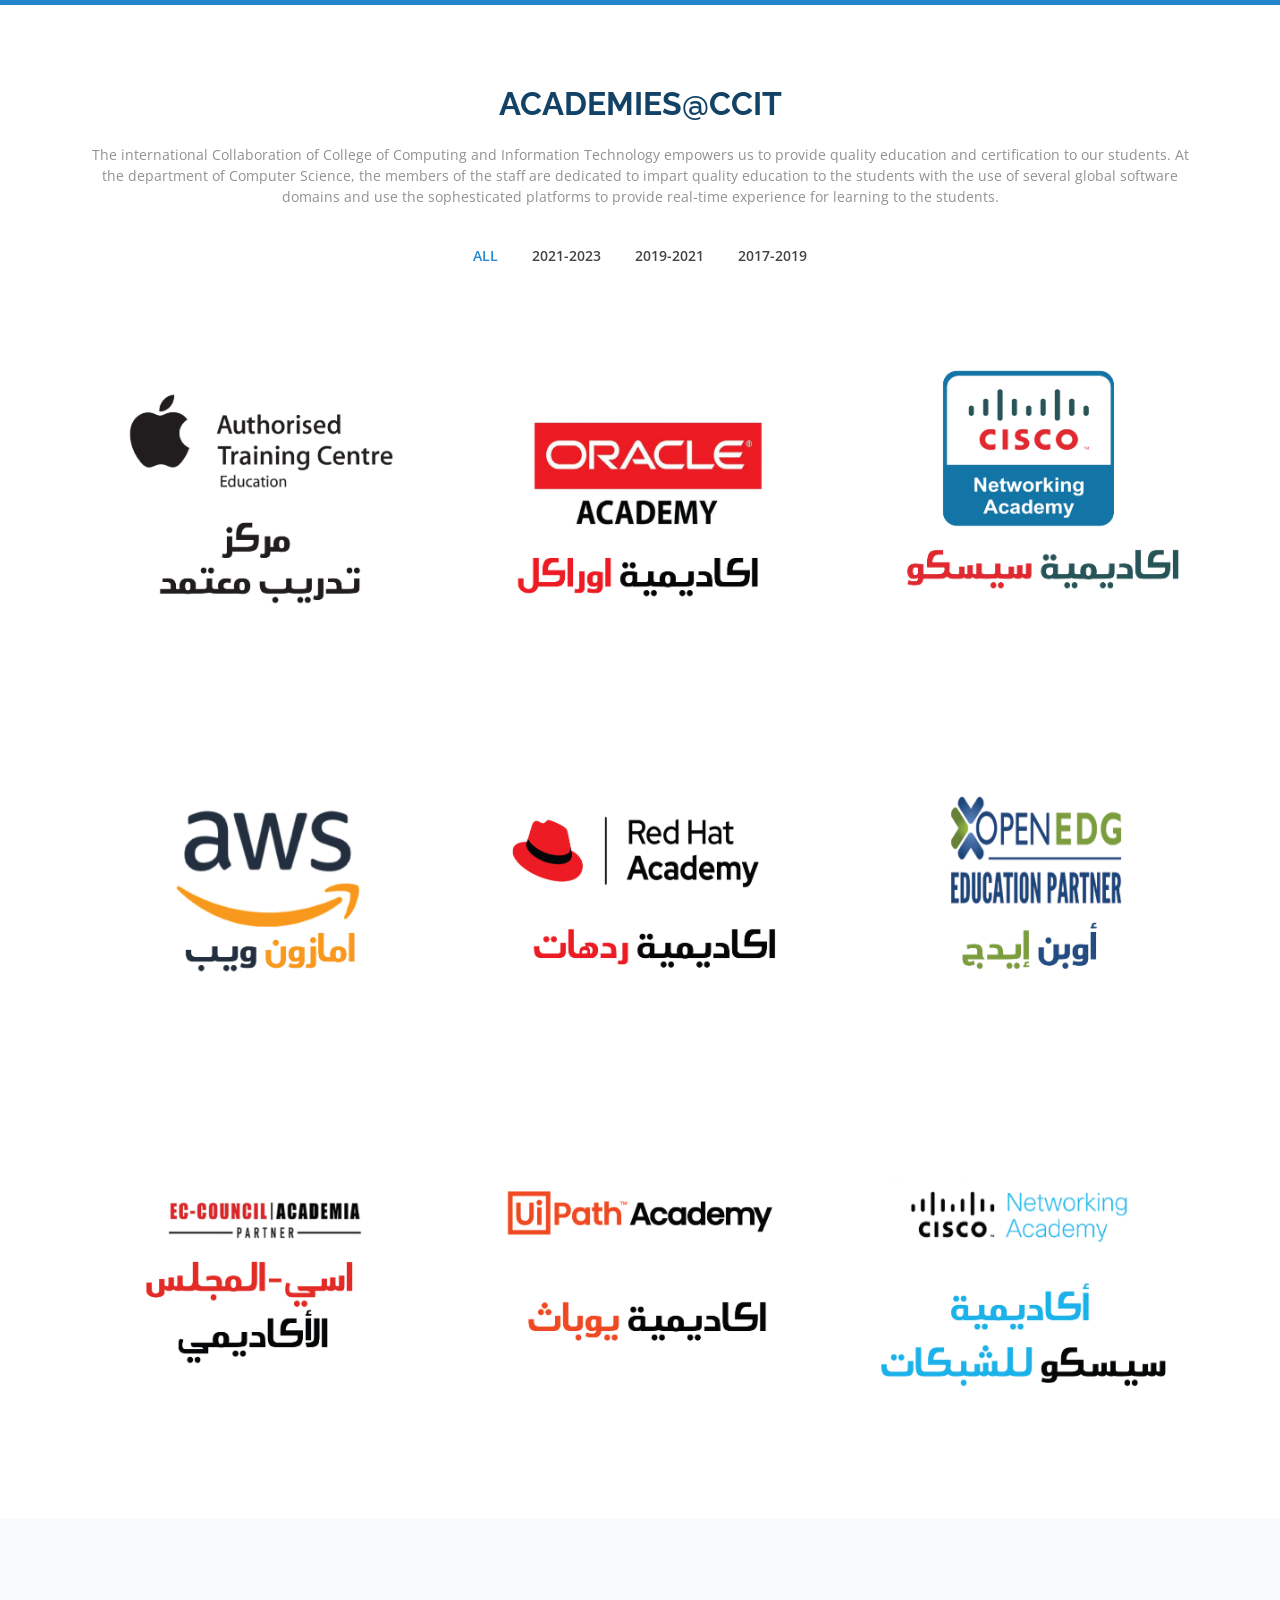
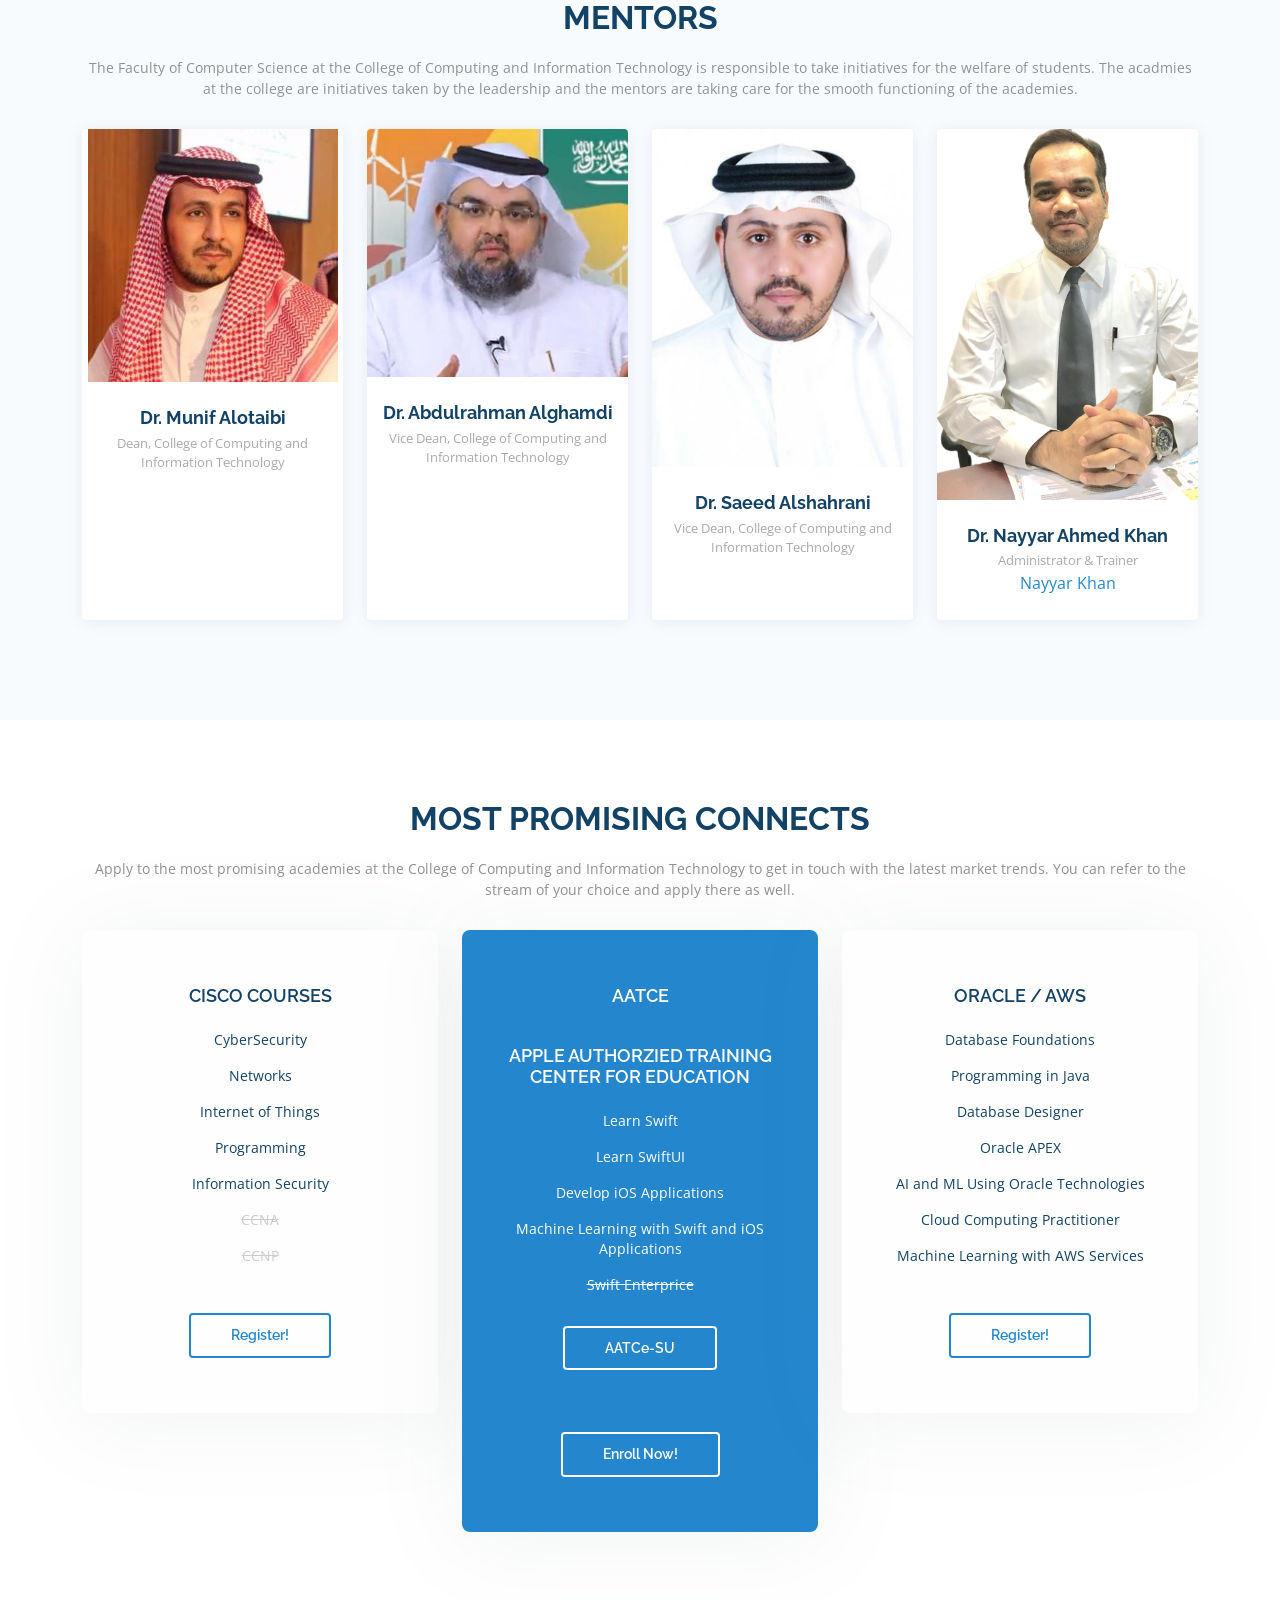
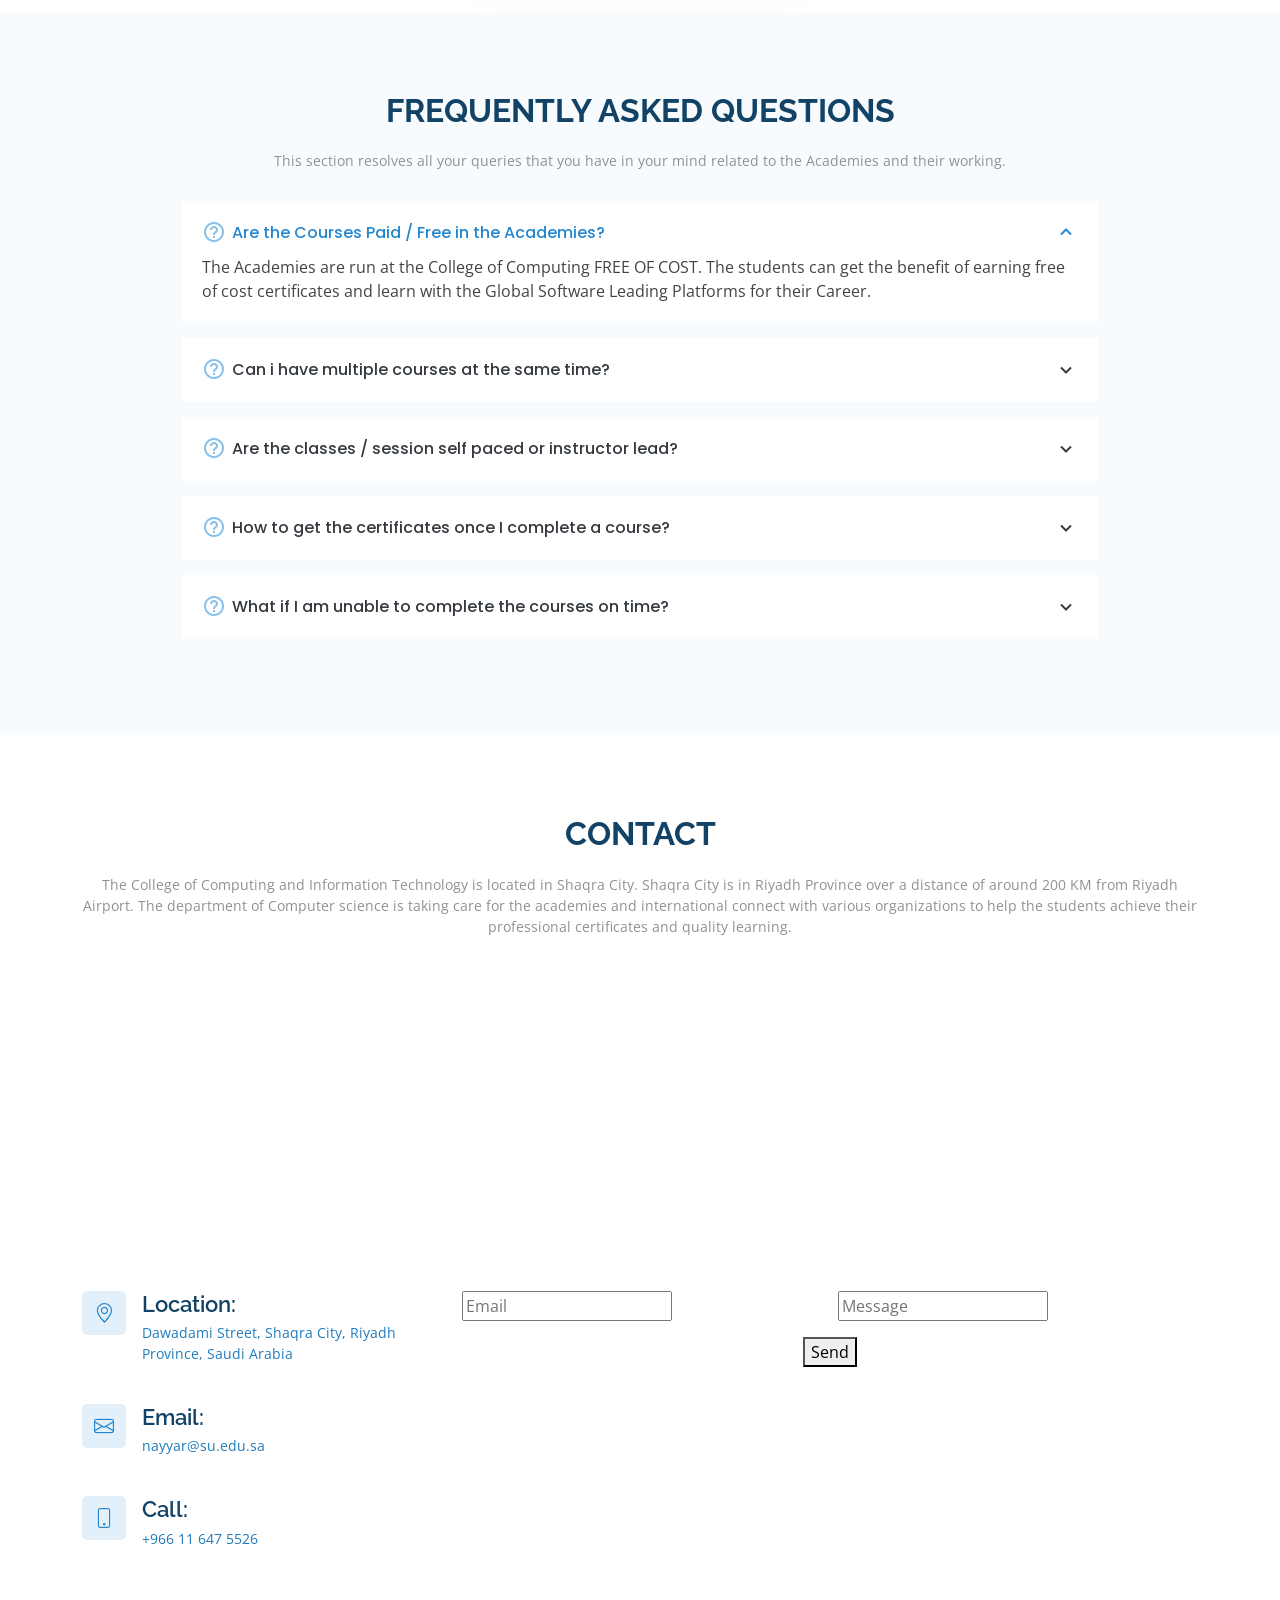
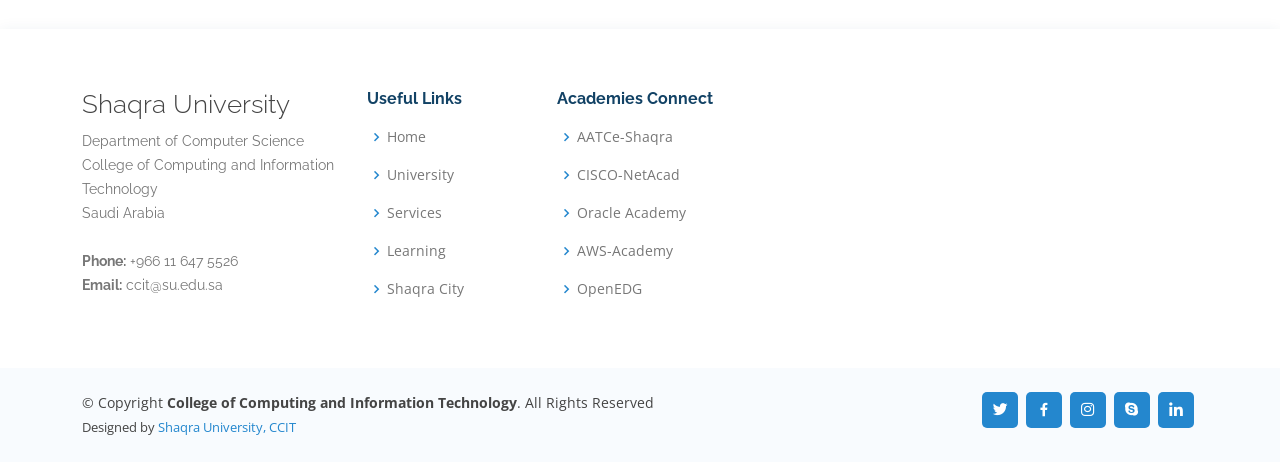
==== commit 891ac82a: "Update index.html Academies Details" ====
--- a/index.html
+++ b/index.html
@@ -152,28 +152,28 @@
 
           <div class="col-lg-3 col-md-5 col-6 d-md-flex align-items-md-stretch">
             <div class="count-box">
-              <span data-purecounter-start="0" data-purecounter-end="10" data-purecounter-duration="2" class="purecounter"></span>
+              <span data-purecounter-start="0" data-purecounter-end="11" data-purecounter-duration="2" class="purecounter"></span>
               <p>Total Academies Connected</p>
             </div>
           </div>
 
           <div class="col-lg-3 col-md-5 col-6 d-md-flex align-items-md-stretch">
             <div class="count-box">
-              <span data-purecounter-start="0" data-purecounter-end="63" data-purecounter-duration="2" class="purecounter"></span>
+              <span data-purecounter-start="0" data-purecounter-end="103" data-purecounter-duration="2" class="purecounter"></span>
               <p>Coures Hosted</p>
             </div>
           </div>
 
           <div class="col-lg-3 col-md-5 col-6 d-md-flex align-items-md-stretch">
             <div class="count-box">
-              <span data-purecounter-start="0" data-purecounter-end="6" data-purecounter-duration="1" class="purecounter"></span>
+              <span data-purecounter-start="0" data-purecounter-end="7" data-purecounter-duration="1" class="purecounter"></span>
               <p>Academies Running Years</p>
             </div>
           </div>
 
           <div class="col-lg-3 col-md-5 col-6 d-md-flex align-items-md-stretch">
             <div class="count-box">
-              <span data-purecounter-start="0" data-purecounter-end="1881" data-purecounter-duration="2" class="purecounter"></span>
+              <span data-purecounter-start="0" data-purecounter-end="2492" data-purecounter-duration="2" class="purecounter"></span>
               <p>Certificates Earned by Students</p>
             </div>
           </div>
@@ -474,7 +474,6 @@
               </div>
             </div>
           </div>
-
           <div class="col-lg-4 col-md-6 portfolio-item filter-web">
             <div class="portfolio-wrap">
               <img src="assets/img/portfolio/portfolio-2.jpg" class="img-fluid" alt="">
@@ -586,9 +585,7 @@
               </div>
             </div>
           </div>
-
-        </div>
-
+        </div>
       </div>
     </section><!-- End Portfolio Section -->
 
@@ -873,6 +870,7 @@
       </div>
     </section><!-- End Contact Section -->
   </main><!-- End #main -->
+
   <!-- ======= Footer ======= -->
   <footer id="footer">
 
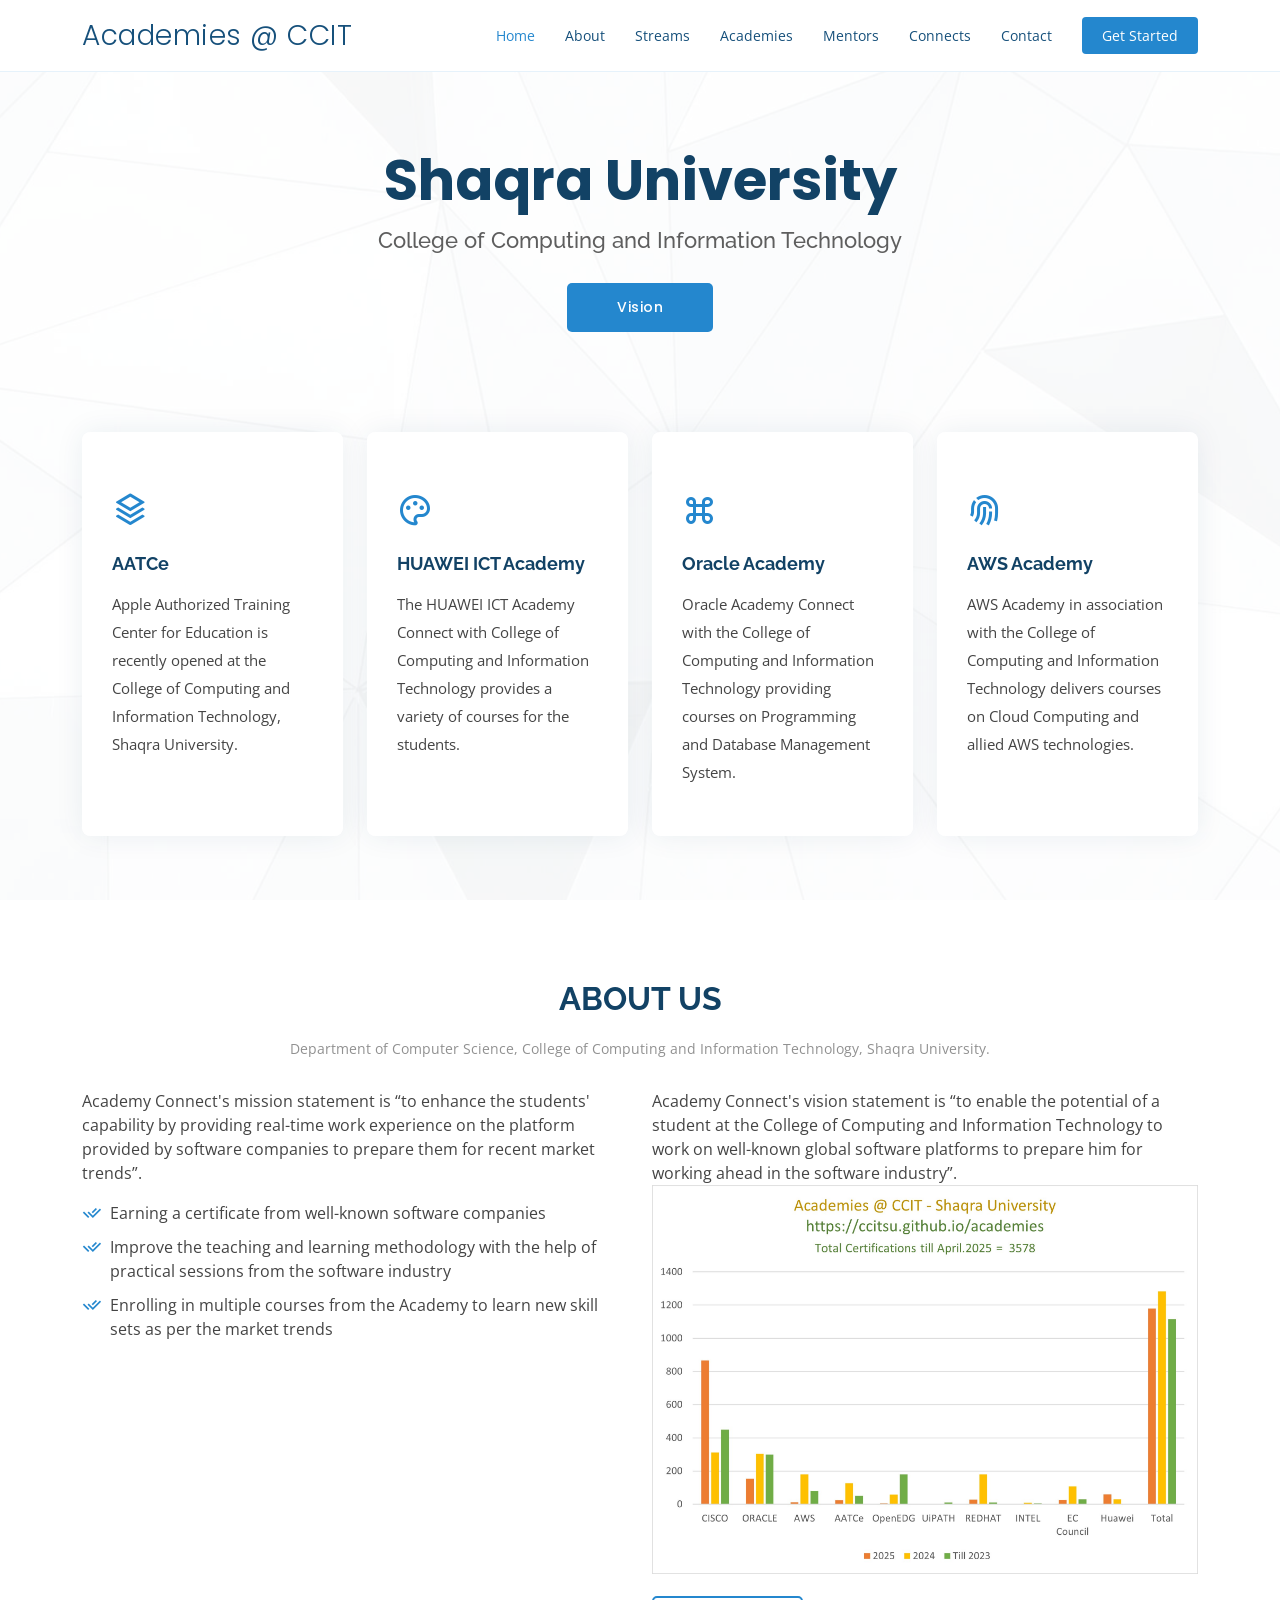
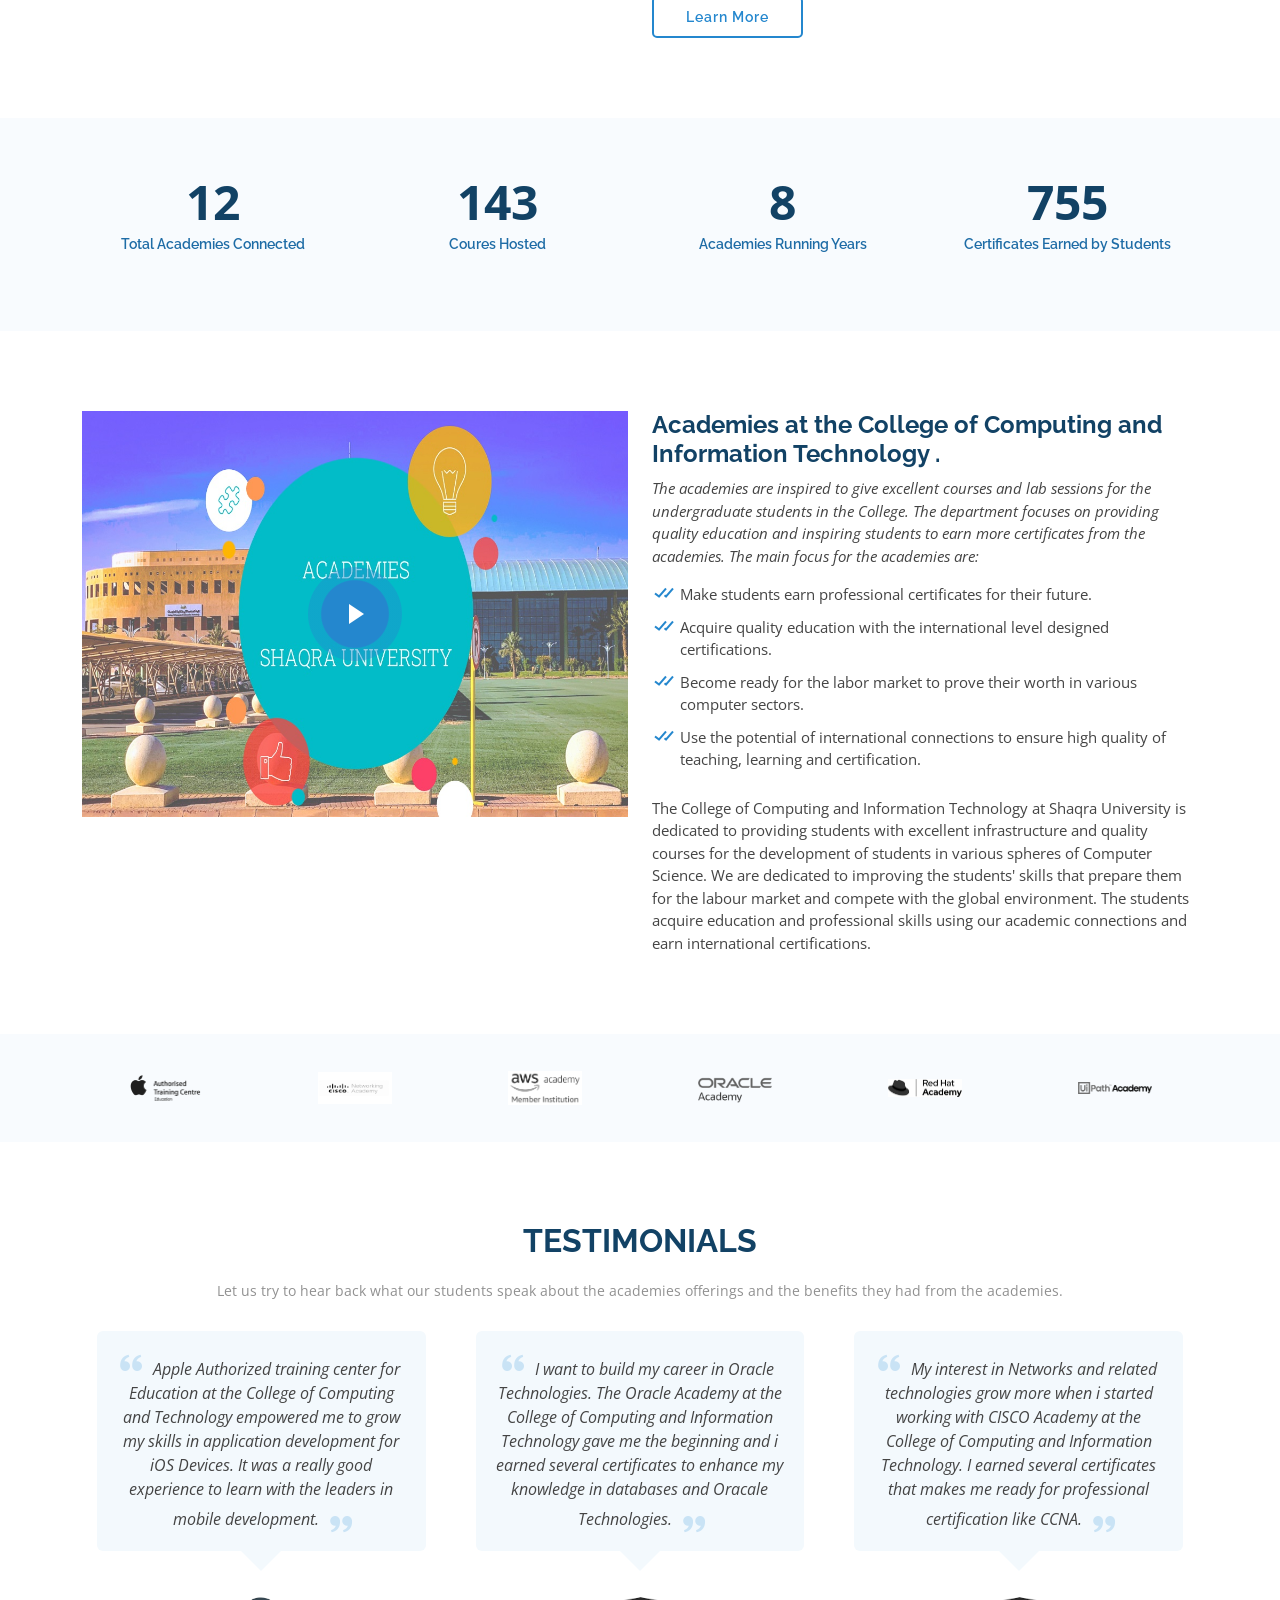
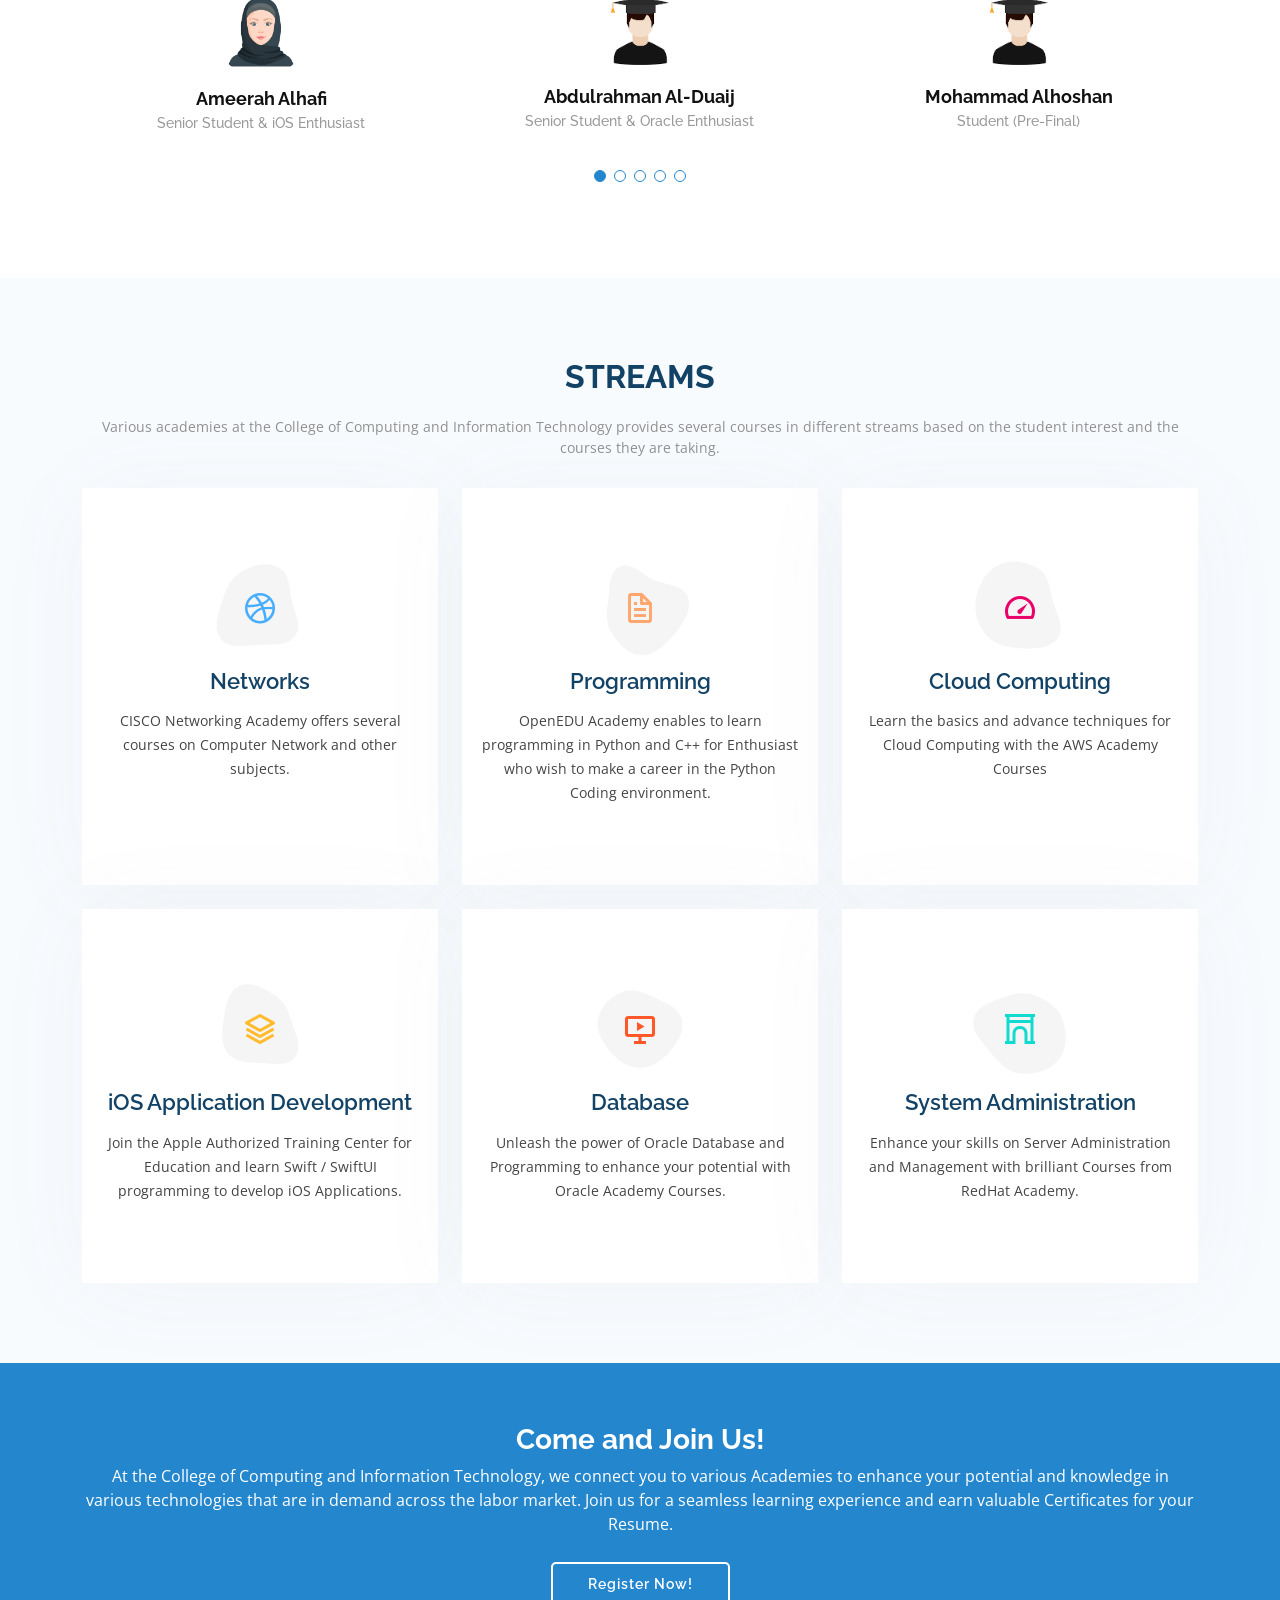
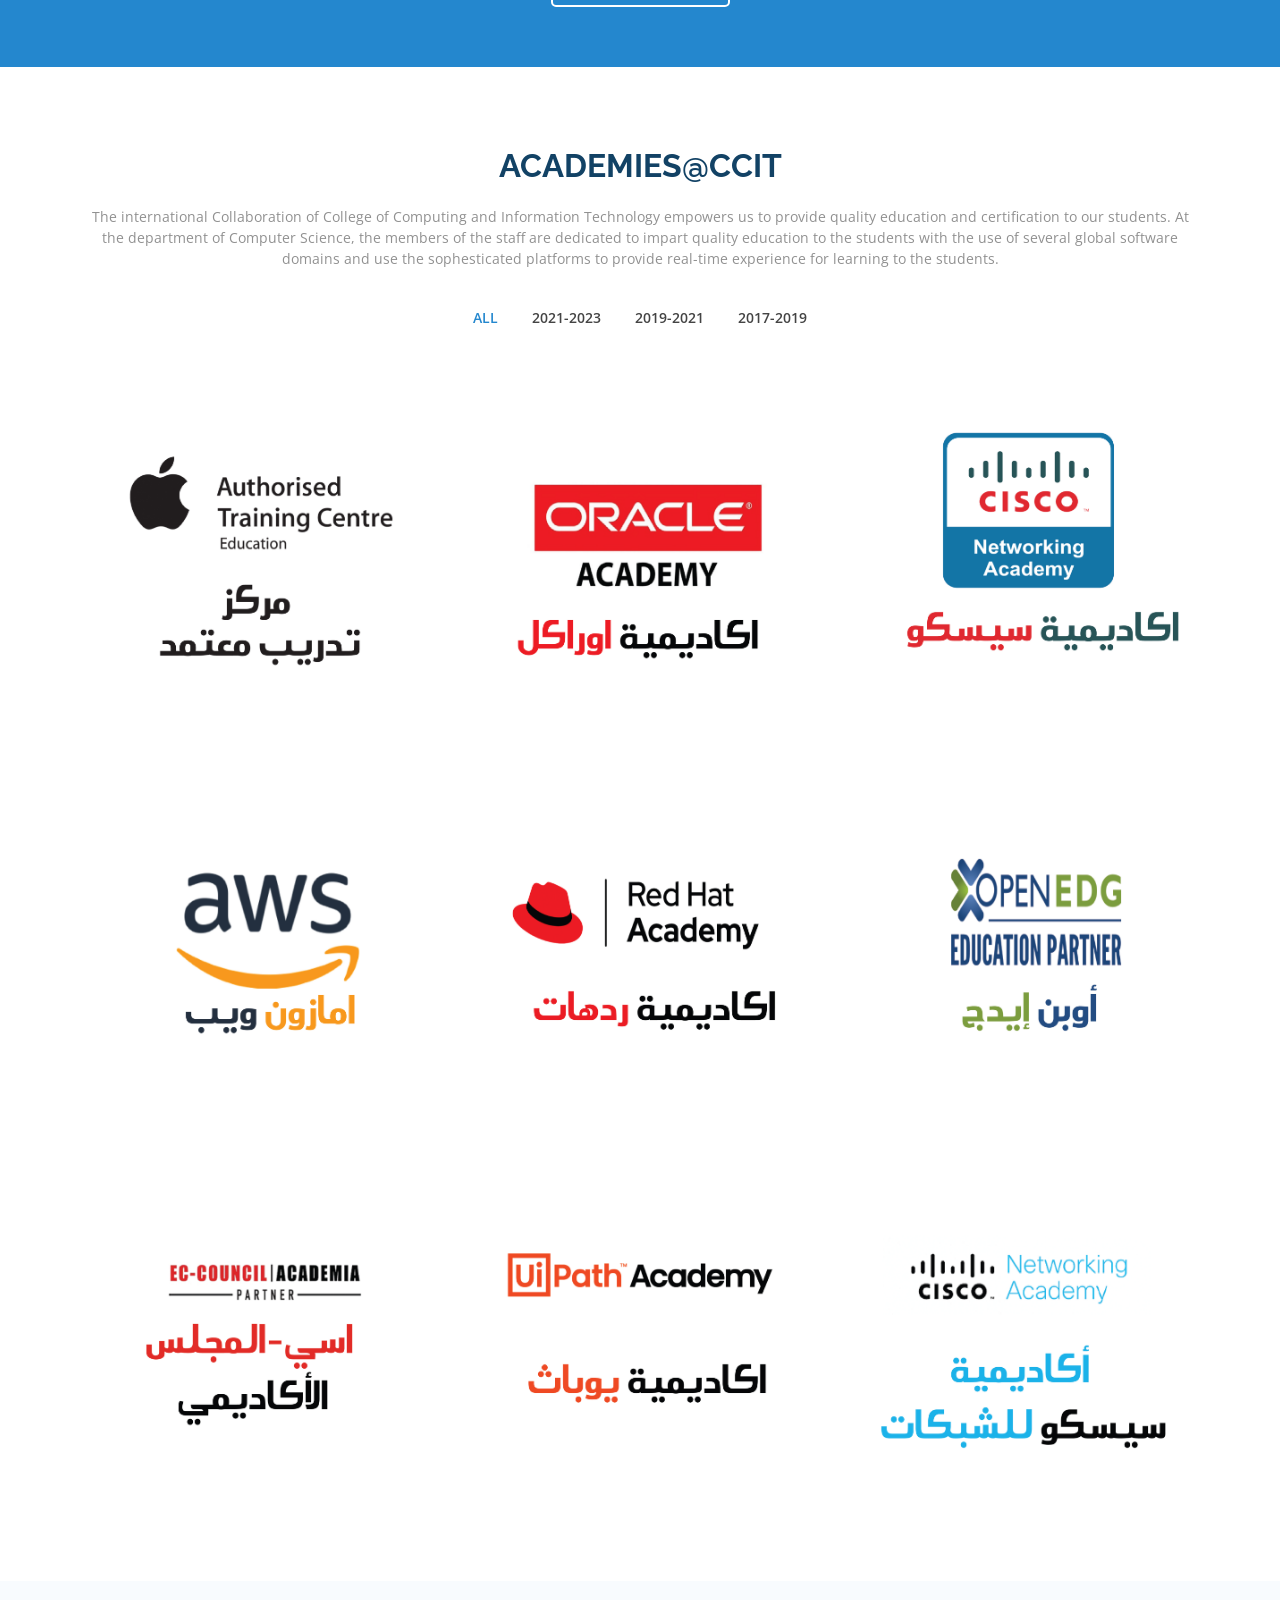
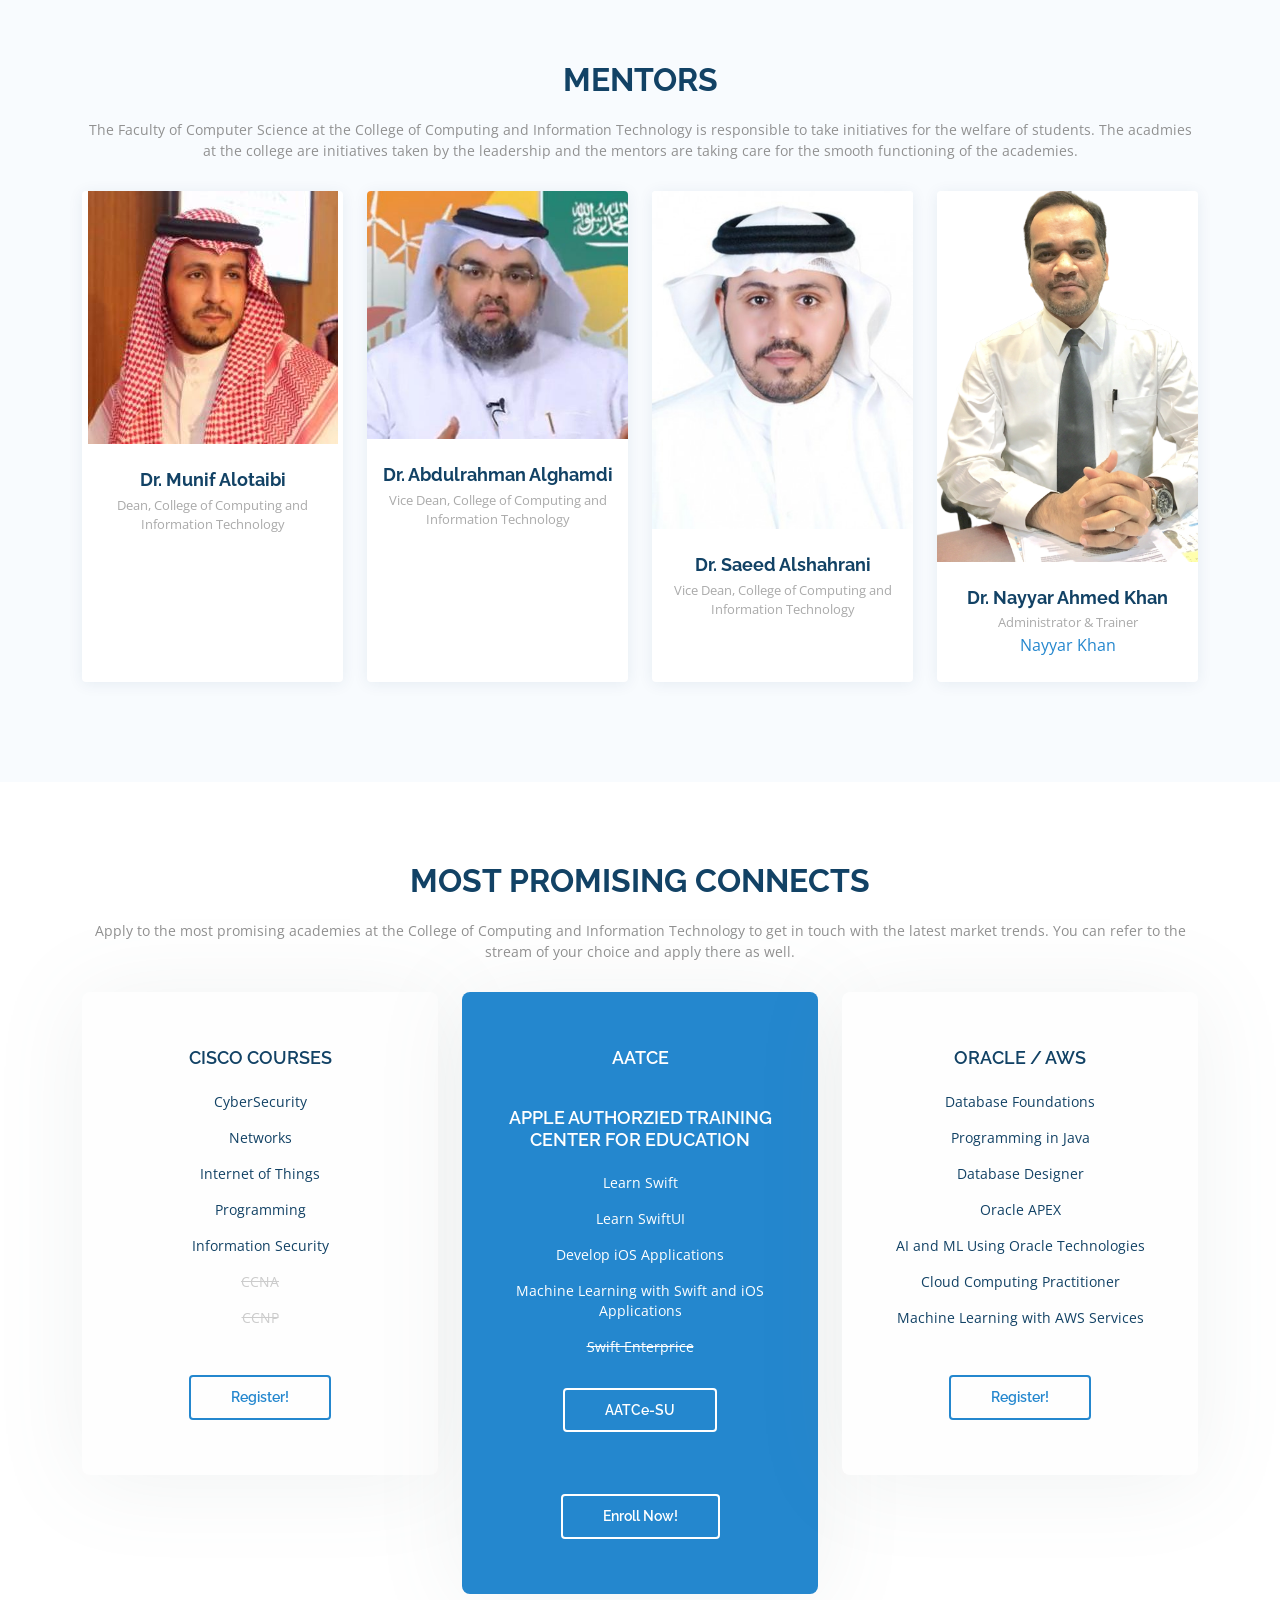
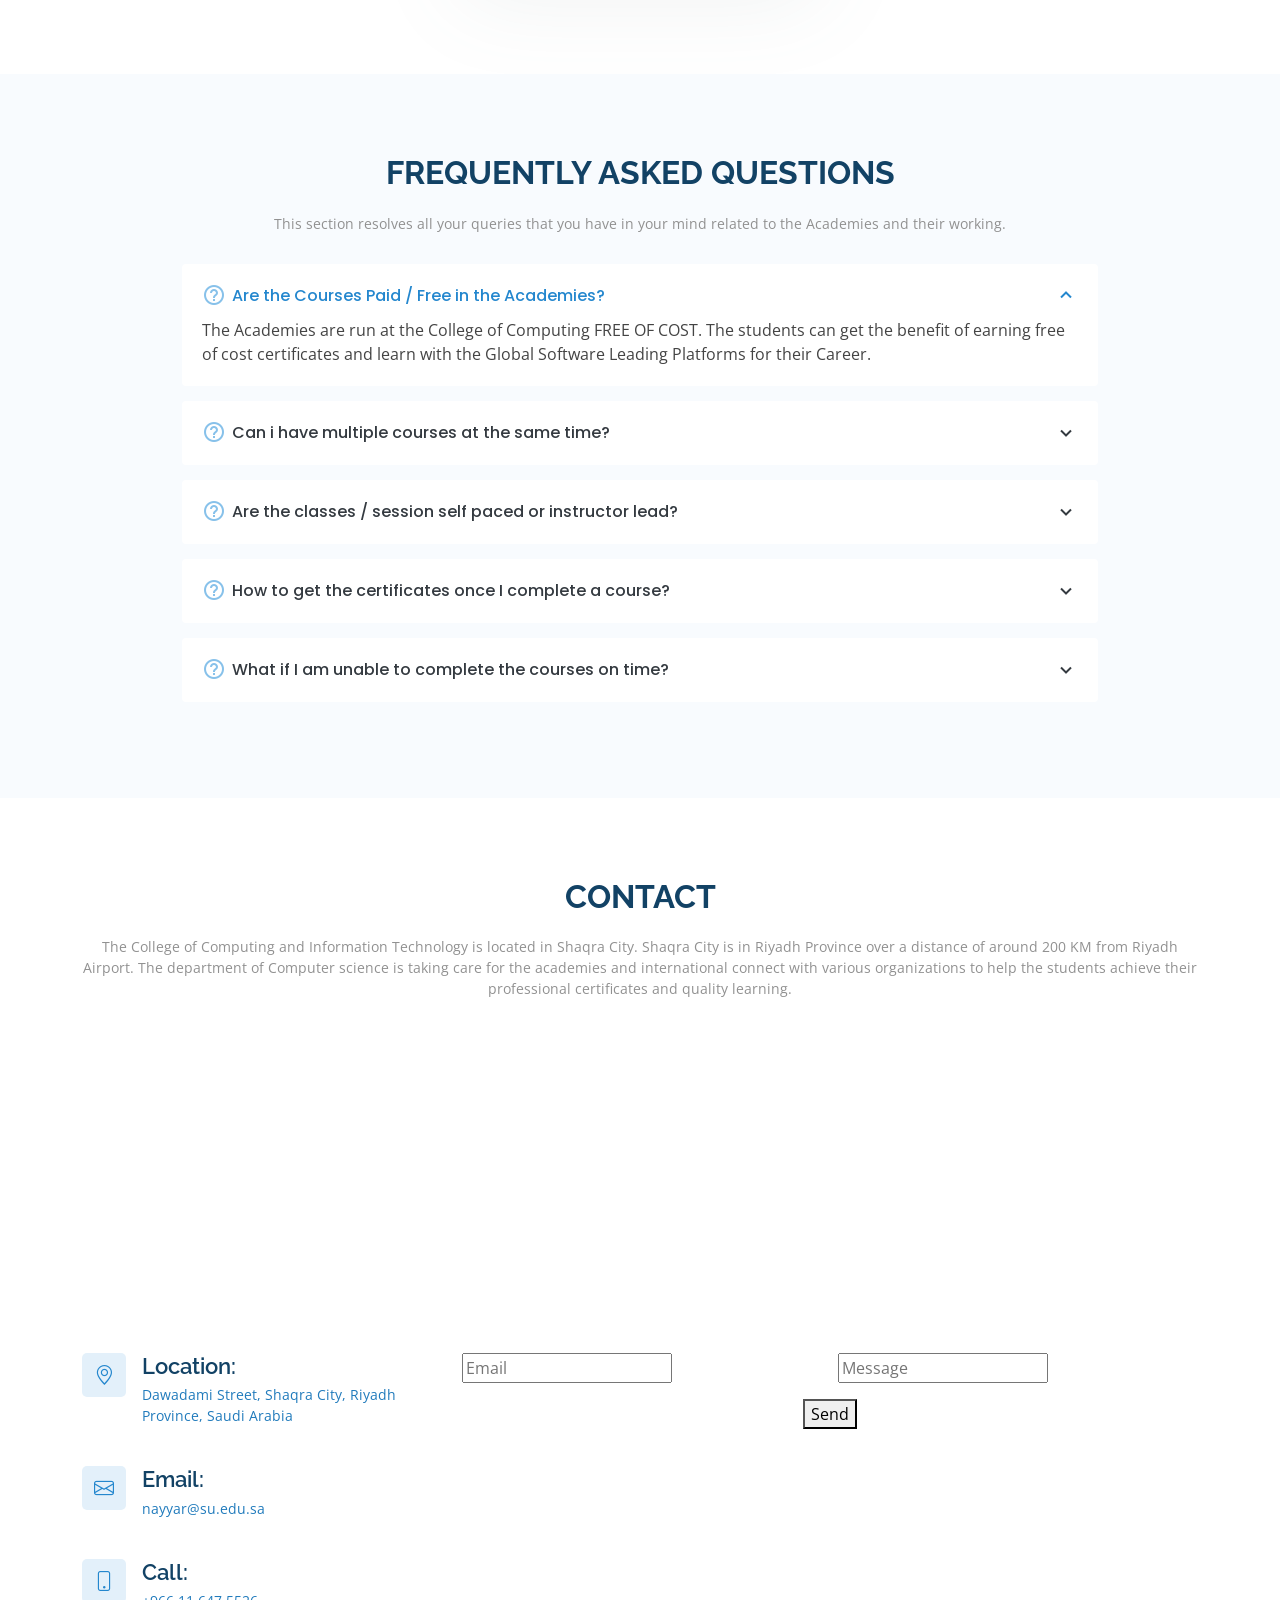
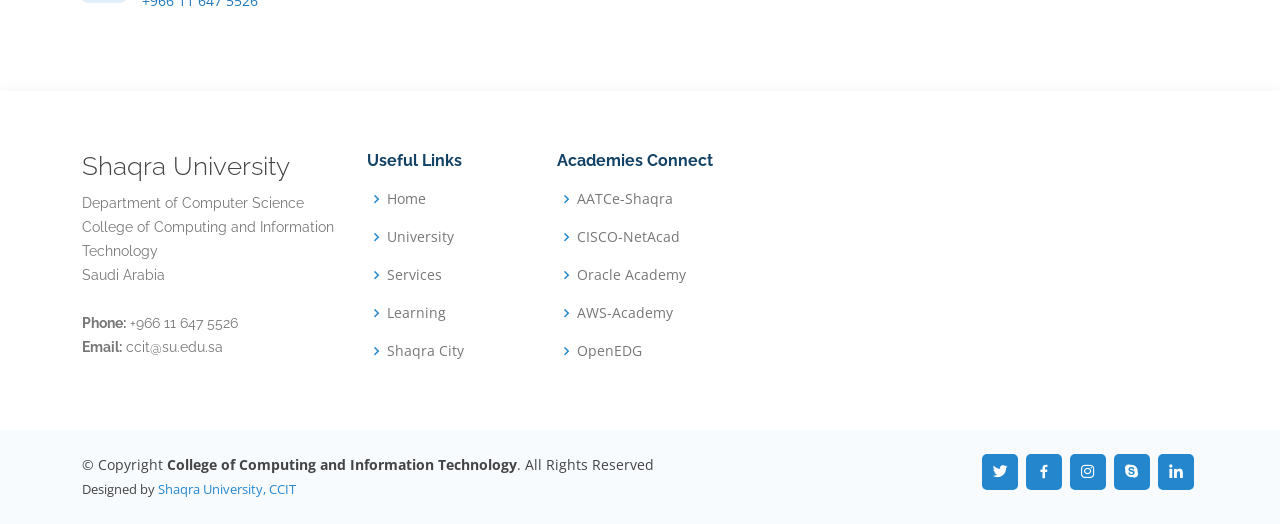
==== commit cea2d0bd: "Update index.html" ====
--- a/index.html
+++ b/index.html
@@ -134,7 +134,7 @@
           <div class="col-lg-6 pt-4 pt-lg-0">
             <p>
               Academy Connect's vision statement is “to enable the potential of a student at the College of Computing and Information Technology to work on well-known global software platforms to prepare him for working ahead in the software industry”.
-            <img src="assets/img/statistics.jpg" class="img-fluid" alt="Statistics till Jan 2024">              
+            <img src="assets/img/statistics.jpg" class="img-fluid" alt="Statistics till April 2025">              
             </p>
             
             <a href="#" class="btn-learn-more">Learn More</a>
@@ -152,28 +152,28 @@
 
           <div class="col-lg-3 col-md-5 col-6 d-md-flex align-items-md-stretch">
             <div class="count-box">
-              <span data-purecounter-start="0" data-purecounter-end="11" data-purecounter-duration="2" class="purecounter"></span>
+              <span data-purecounter-start="0" data-purecounter-end="12" data-purecounter-duration="1" class="purecounter"></span>
               <p>Total Academies Connected</p>
             </div>
           </div>
 
           <div class="col-lg-3 col-md-5 col-6 d-md-flex align-items-md-stretch">
             <div class="count-box">
-              <span data-purecounter-start="0" data-purecounter-end="103" data-purecounter-duration="2" class="purecounter"></span>
+              <span data-purecounter-start="0" data-purecounter-end="143" data-purecounter-duration="2" class="purecounter"></span>
               <p>Coures Hosted</p>
             </div>
           </div>
 
           <div class="col-lg-3 col-md-5 col-6 d-md-flex align-items-md-stretch">
             <div class="count-box">
-              <span data-purecounter-start="0" data-purecounter-end="7" data-purecounter-duration="1" class="purecounter"></span>
+              <span data-purecounter-start="0" data-purecounter-end="8" data-purecounter-duration="1" class="purecounter"></span>
               <p>Academies Running Years</p>
             </div>
           </div>
 
           <div class="col-lg-3 col-md-5 col-6 d-md-flex align-items-md-stretch">
             <div class="count-box">
-              <span data-purecounter-start="0" data-purecounter-end="2492" data-purecounter-duration="2" class="purecounter"></span>
+              <span data-purecounter-start="0" data-purecounter-end="3578" data-purecounter-duration="10" class="purecounter"></span>
               <p>Certificates Earned by Students</p>
             </div>
           </div>
@@ -197,7 +197,7 @@
           <div class="col-lg-6 pt-3 pt-lg-0 content" data-aos="fade-left" data-aos-delay="100">
             <h3>Academies at the College of Computing and Information Technology .</h3>
             <p class="fst-italic">
-              The academies are inspired to give excellent courses and lab sessions for the undergraduate students in the College. The department focus to provide quality education and inspire students to earn more certificates from the academies. The main focus for the academies are:
+              The academies are inspired to give excellent courses and lab sessions for the undergraduate students in the College. The department focuses on providing quality education and inspiring students to earn more certificates from the academies. The main focus for the academies are:
             </p>
             <ul>
               <li><i class="bx bx-check-double"></i> Make students earn professional certificates for their future.</li>
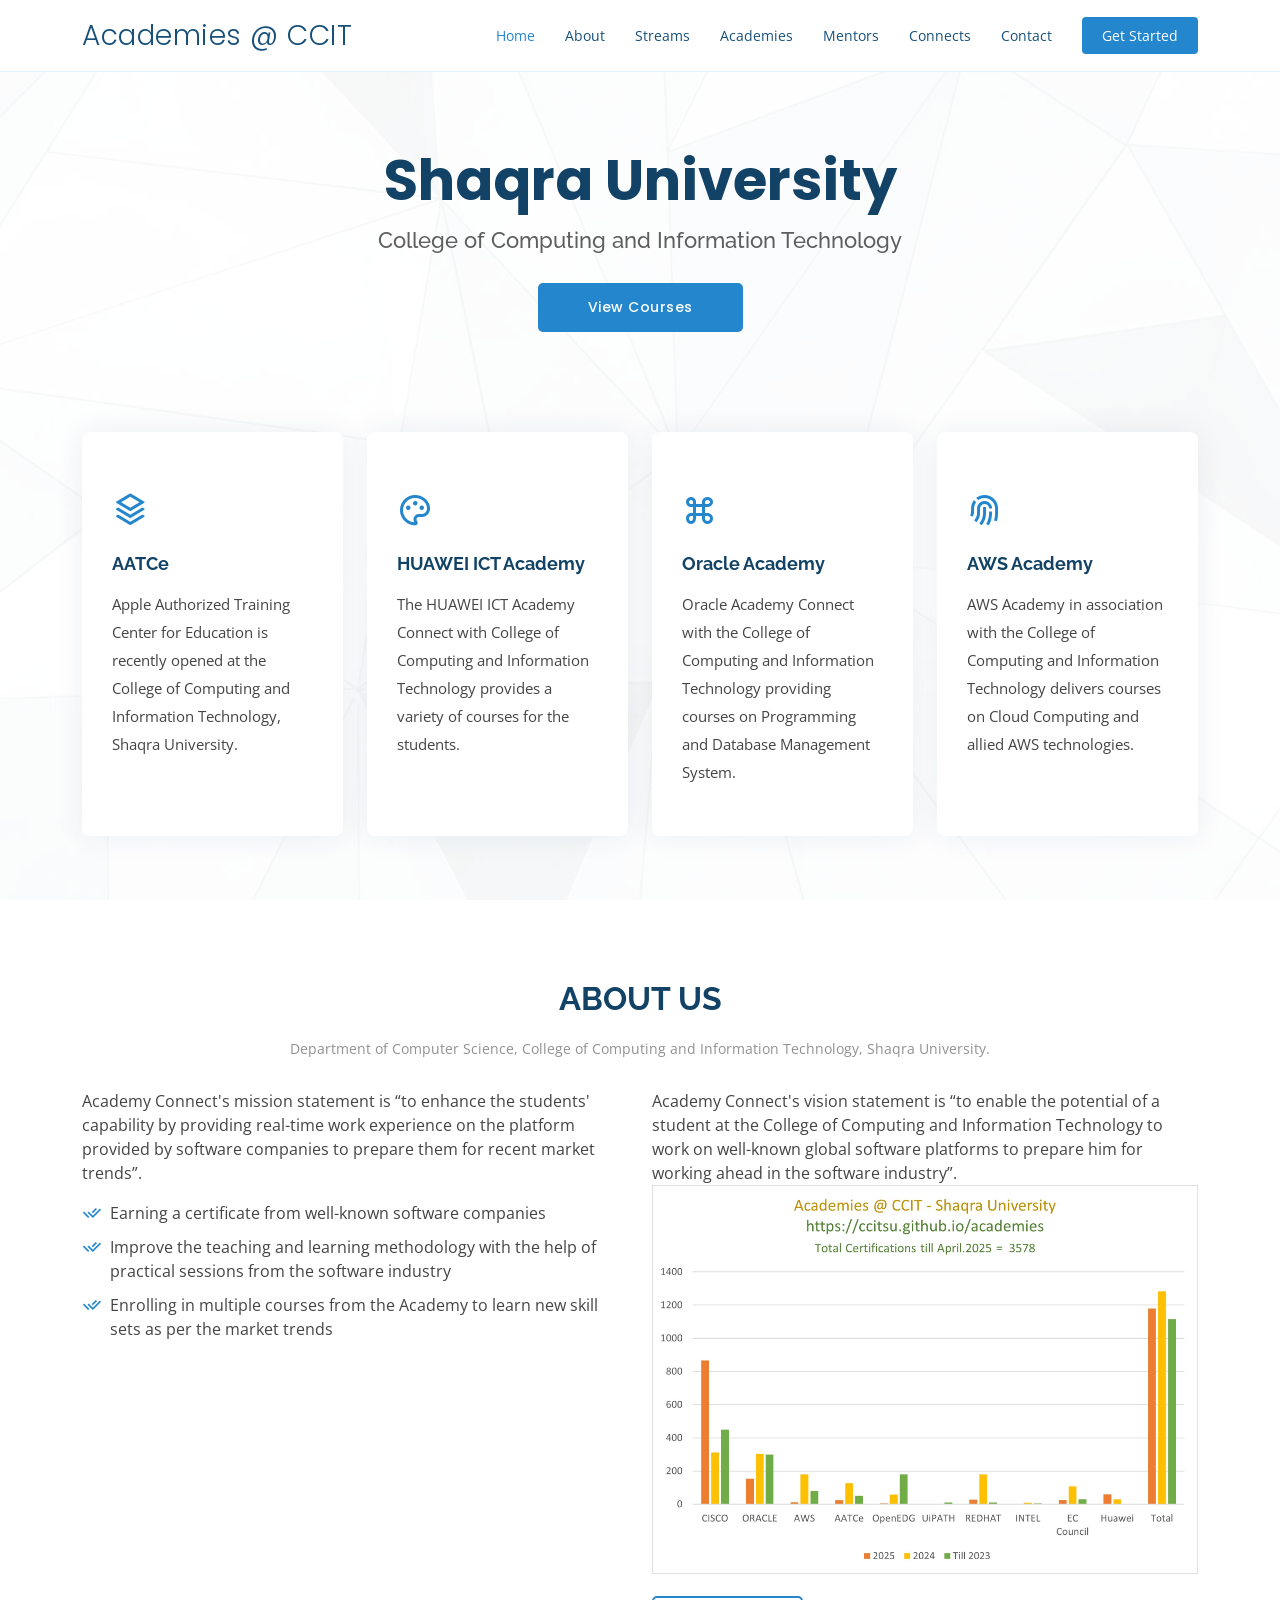
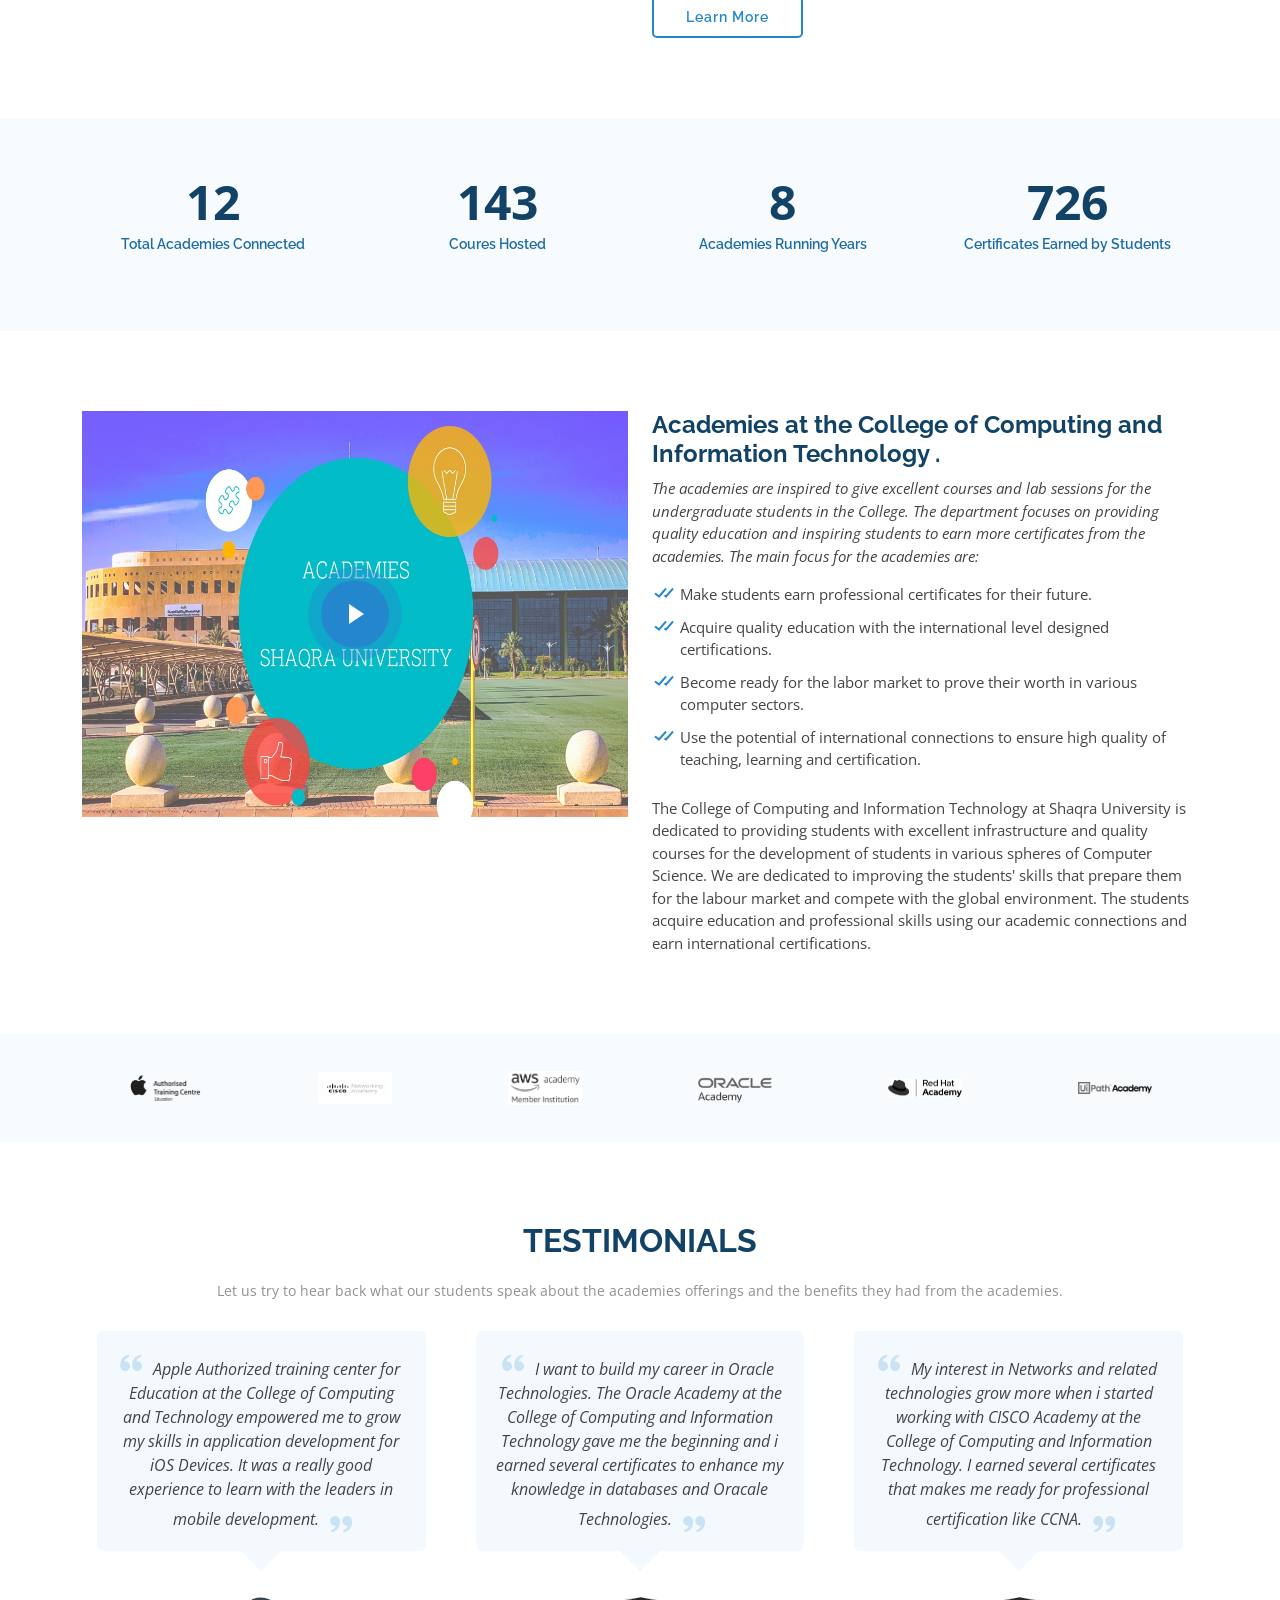
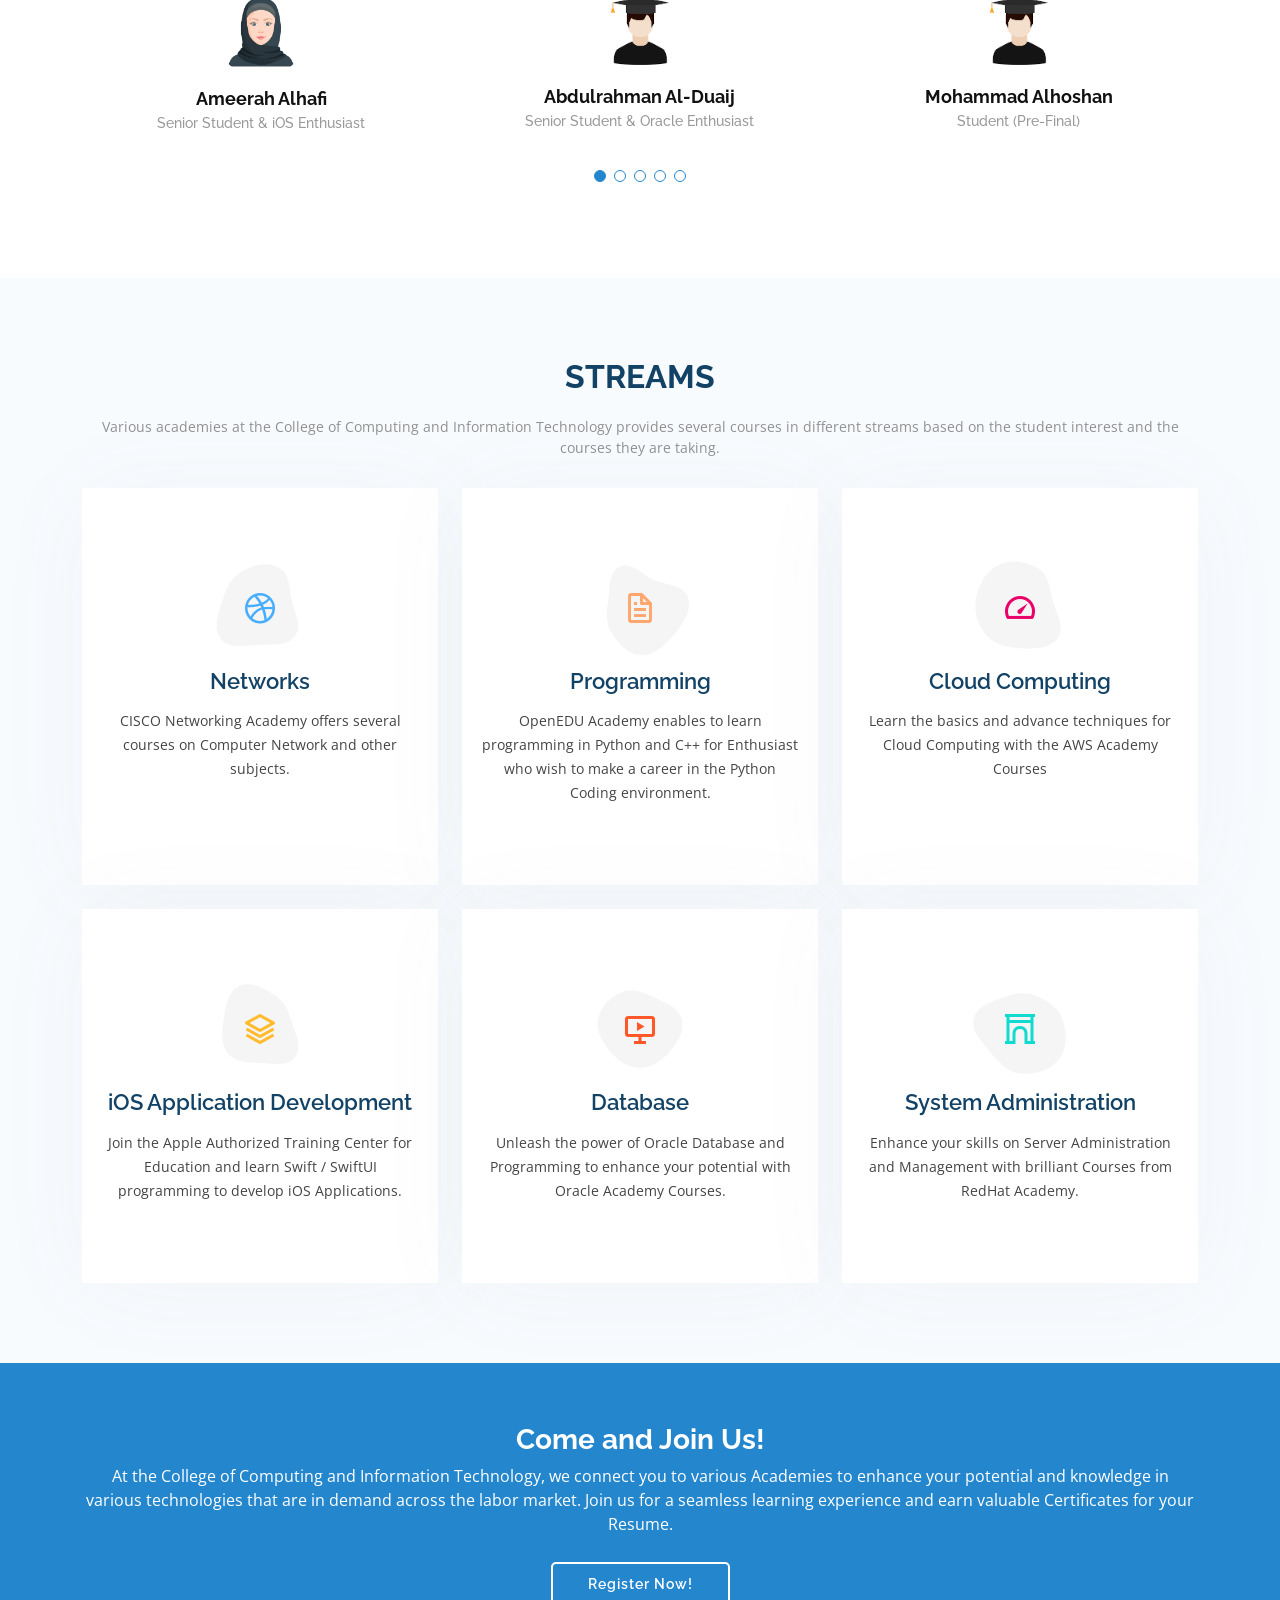
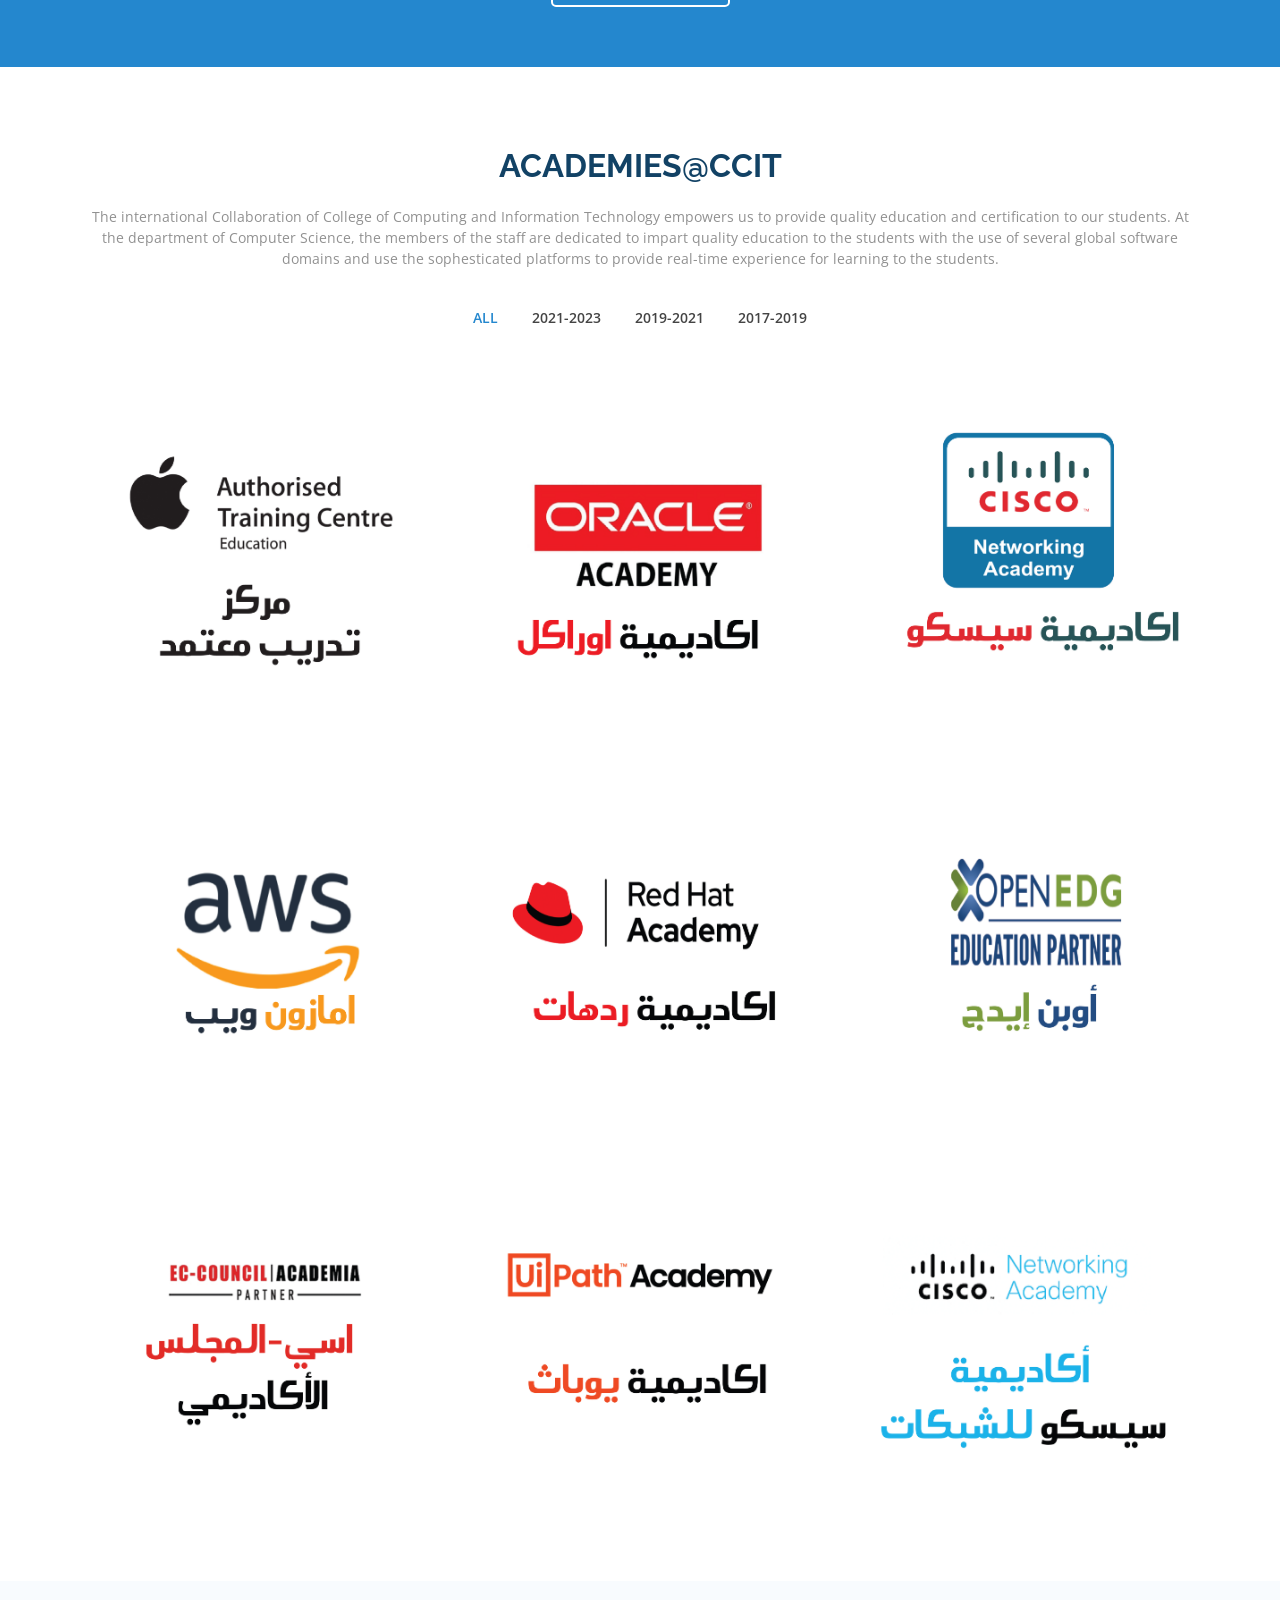
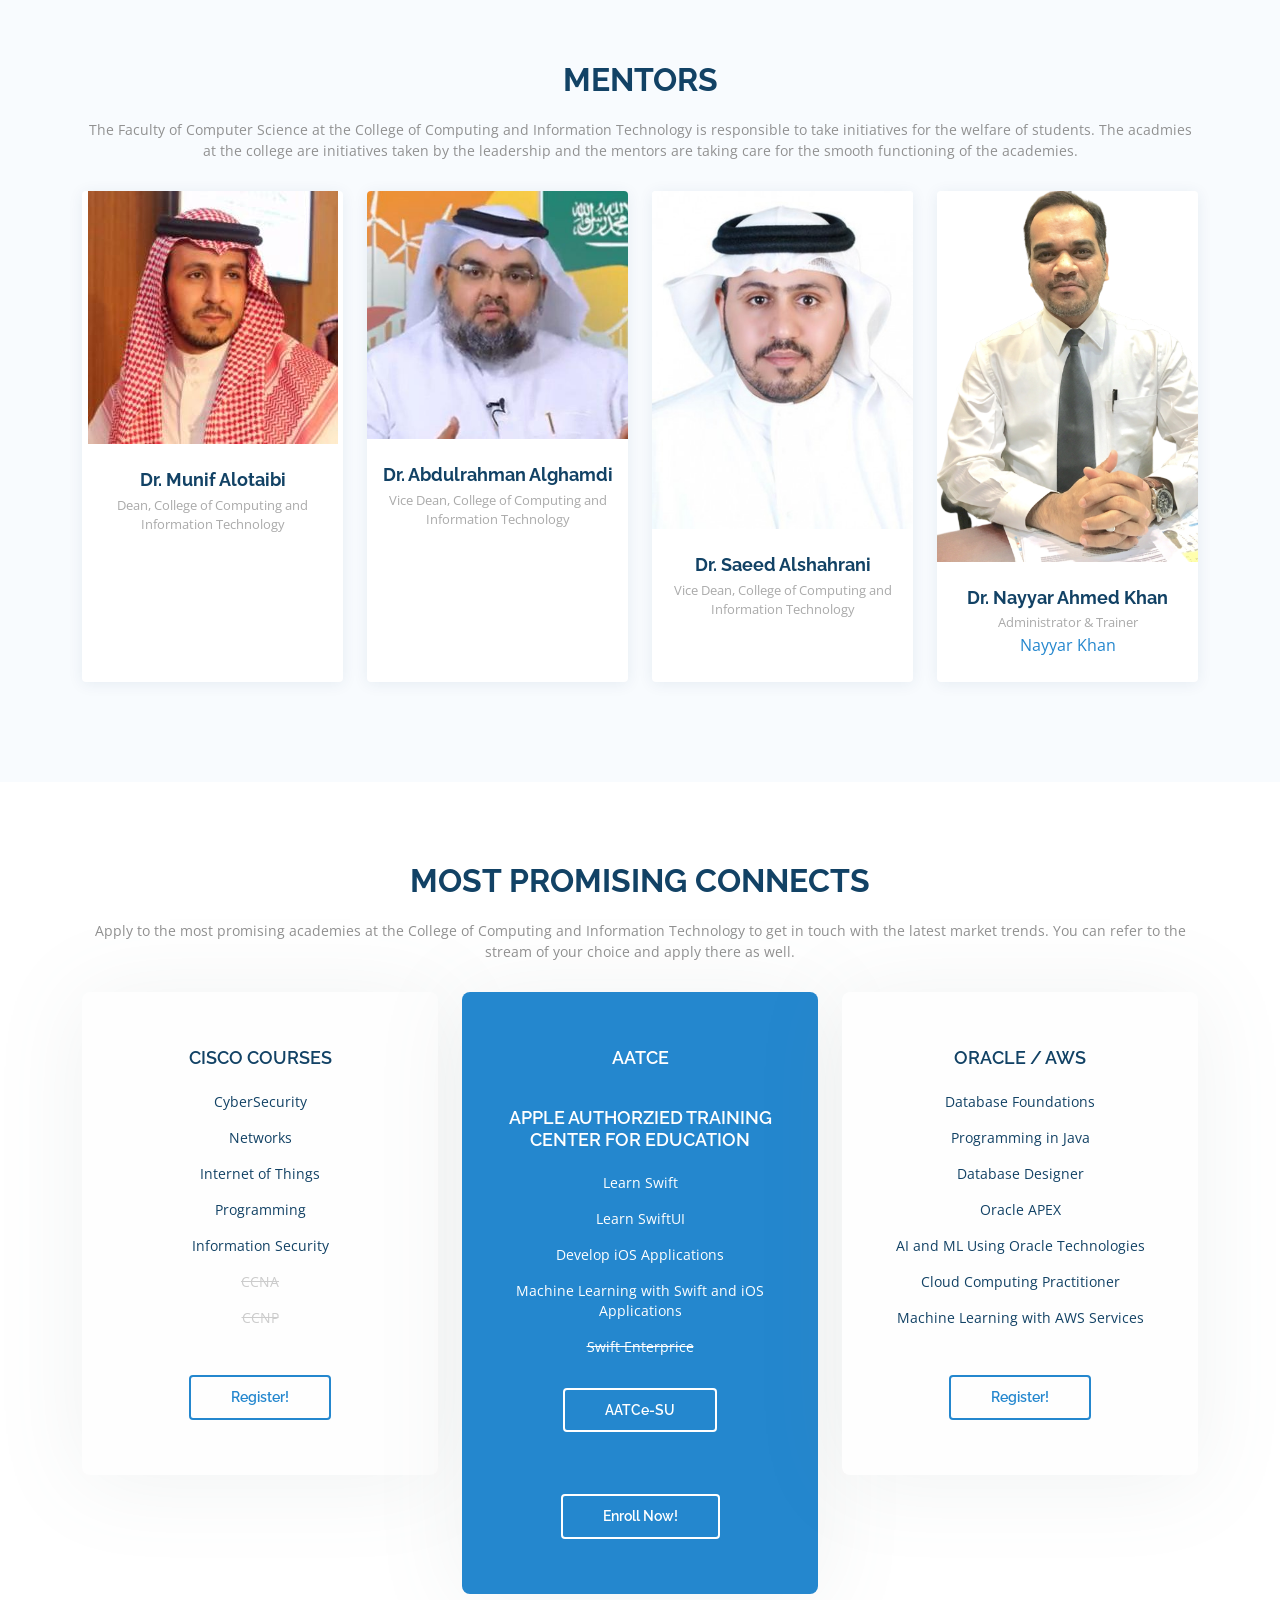
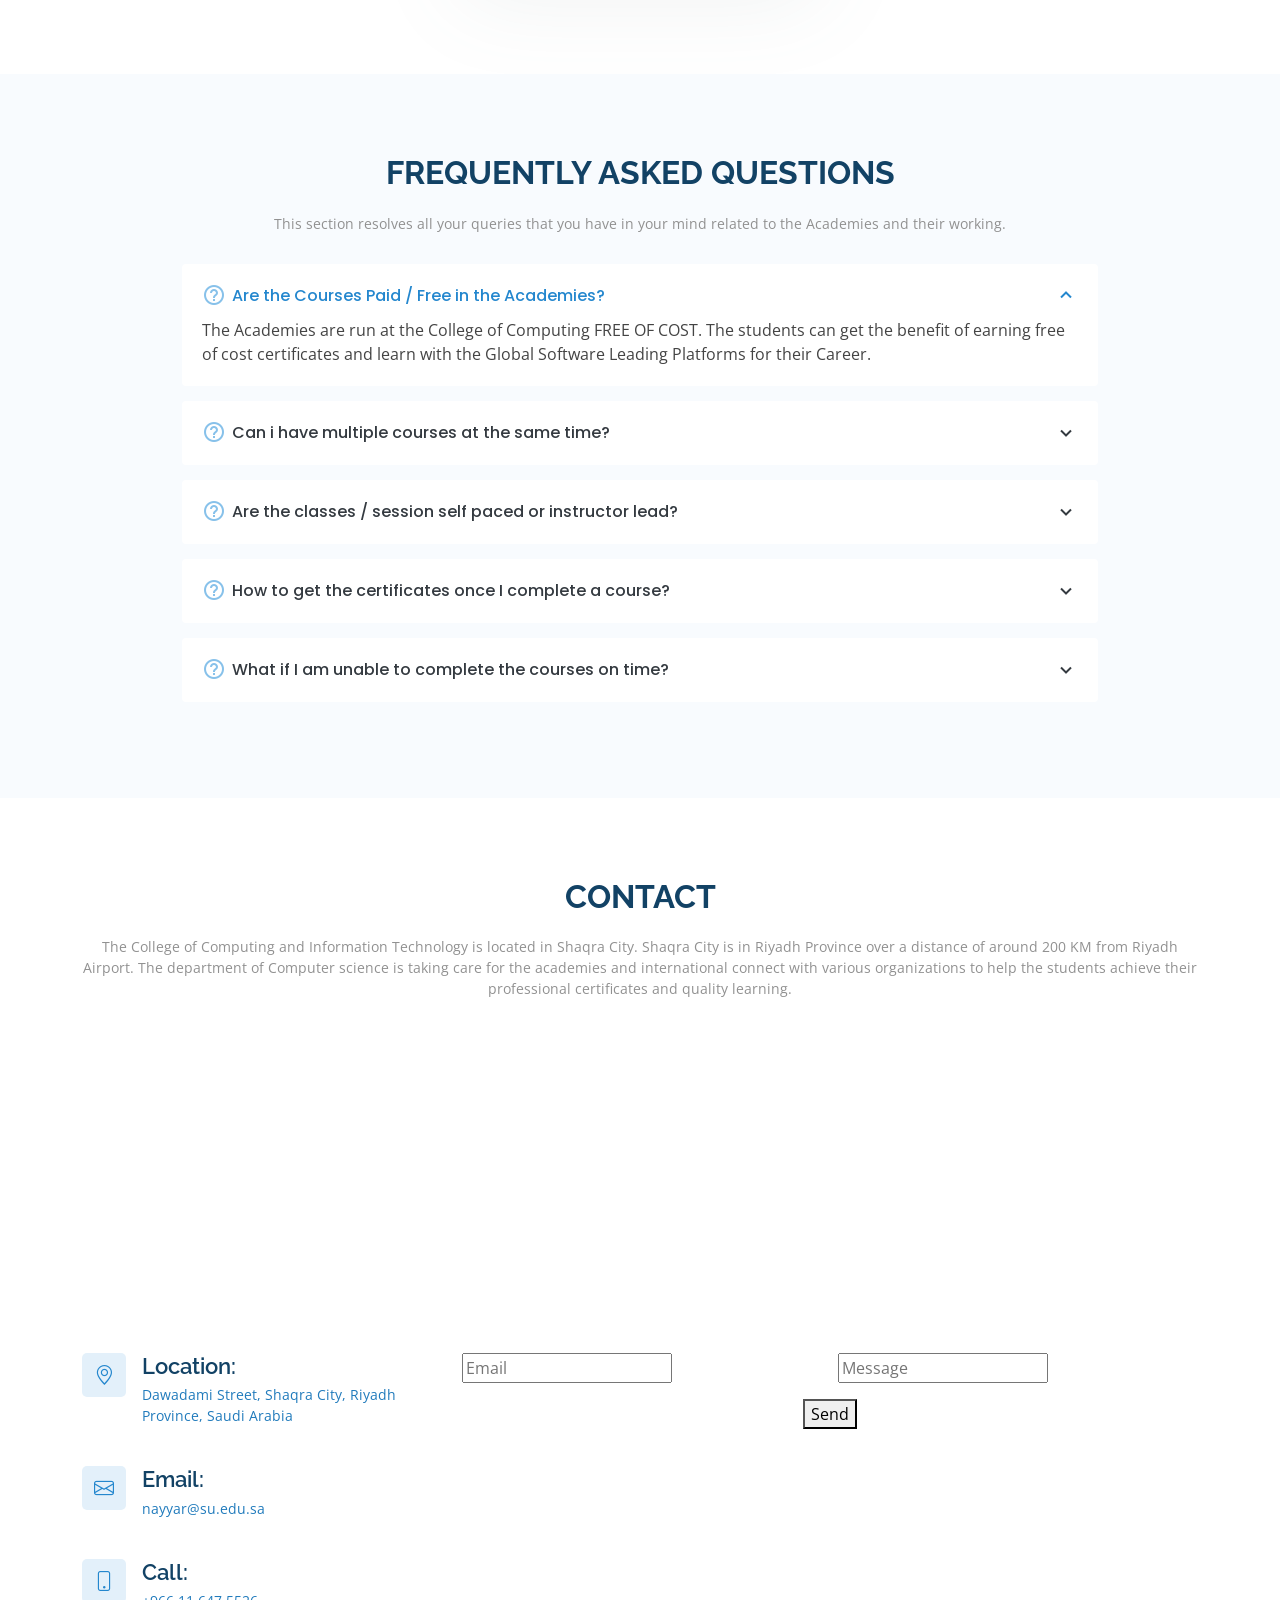
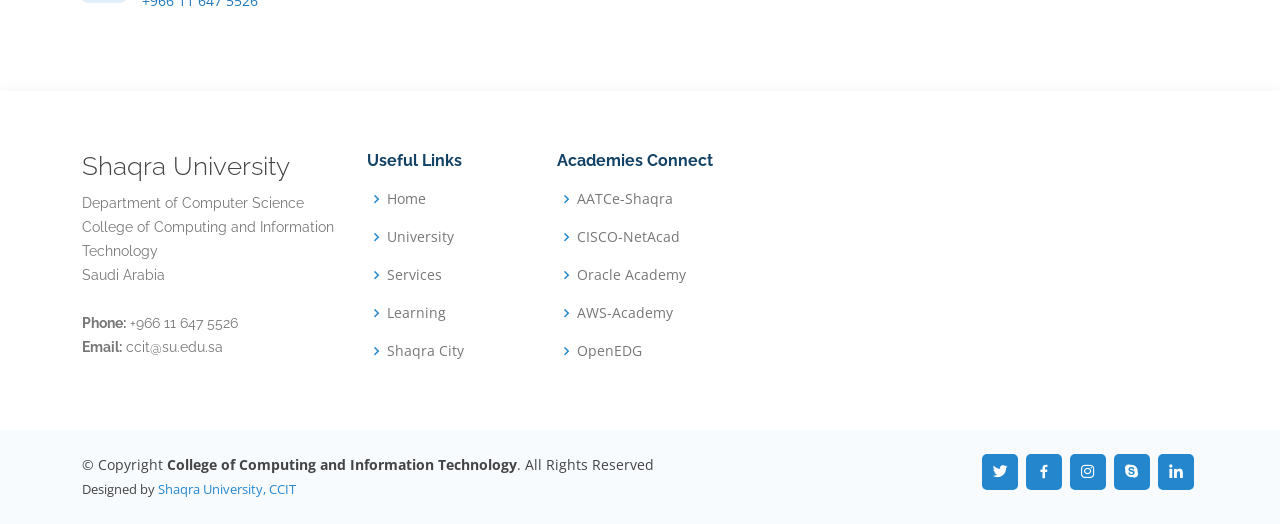
==== commit ab9967d1: "Updated Cpnne" ====
--- a/index.html
+++ b/index.html
@@ -69,7 +69,7 @@
         </div>
       </div>
       <div class="text-center">
-        <a href="#about" class="btn-get-started scrollto">Vision</a>
+        <a href="/courses/index.html" class="btn-get-started scrollto">View Courses</a>
       </div>
 
       <div class="row icon-boxes">
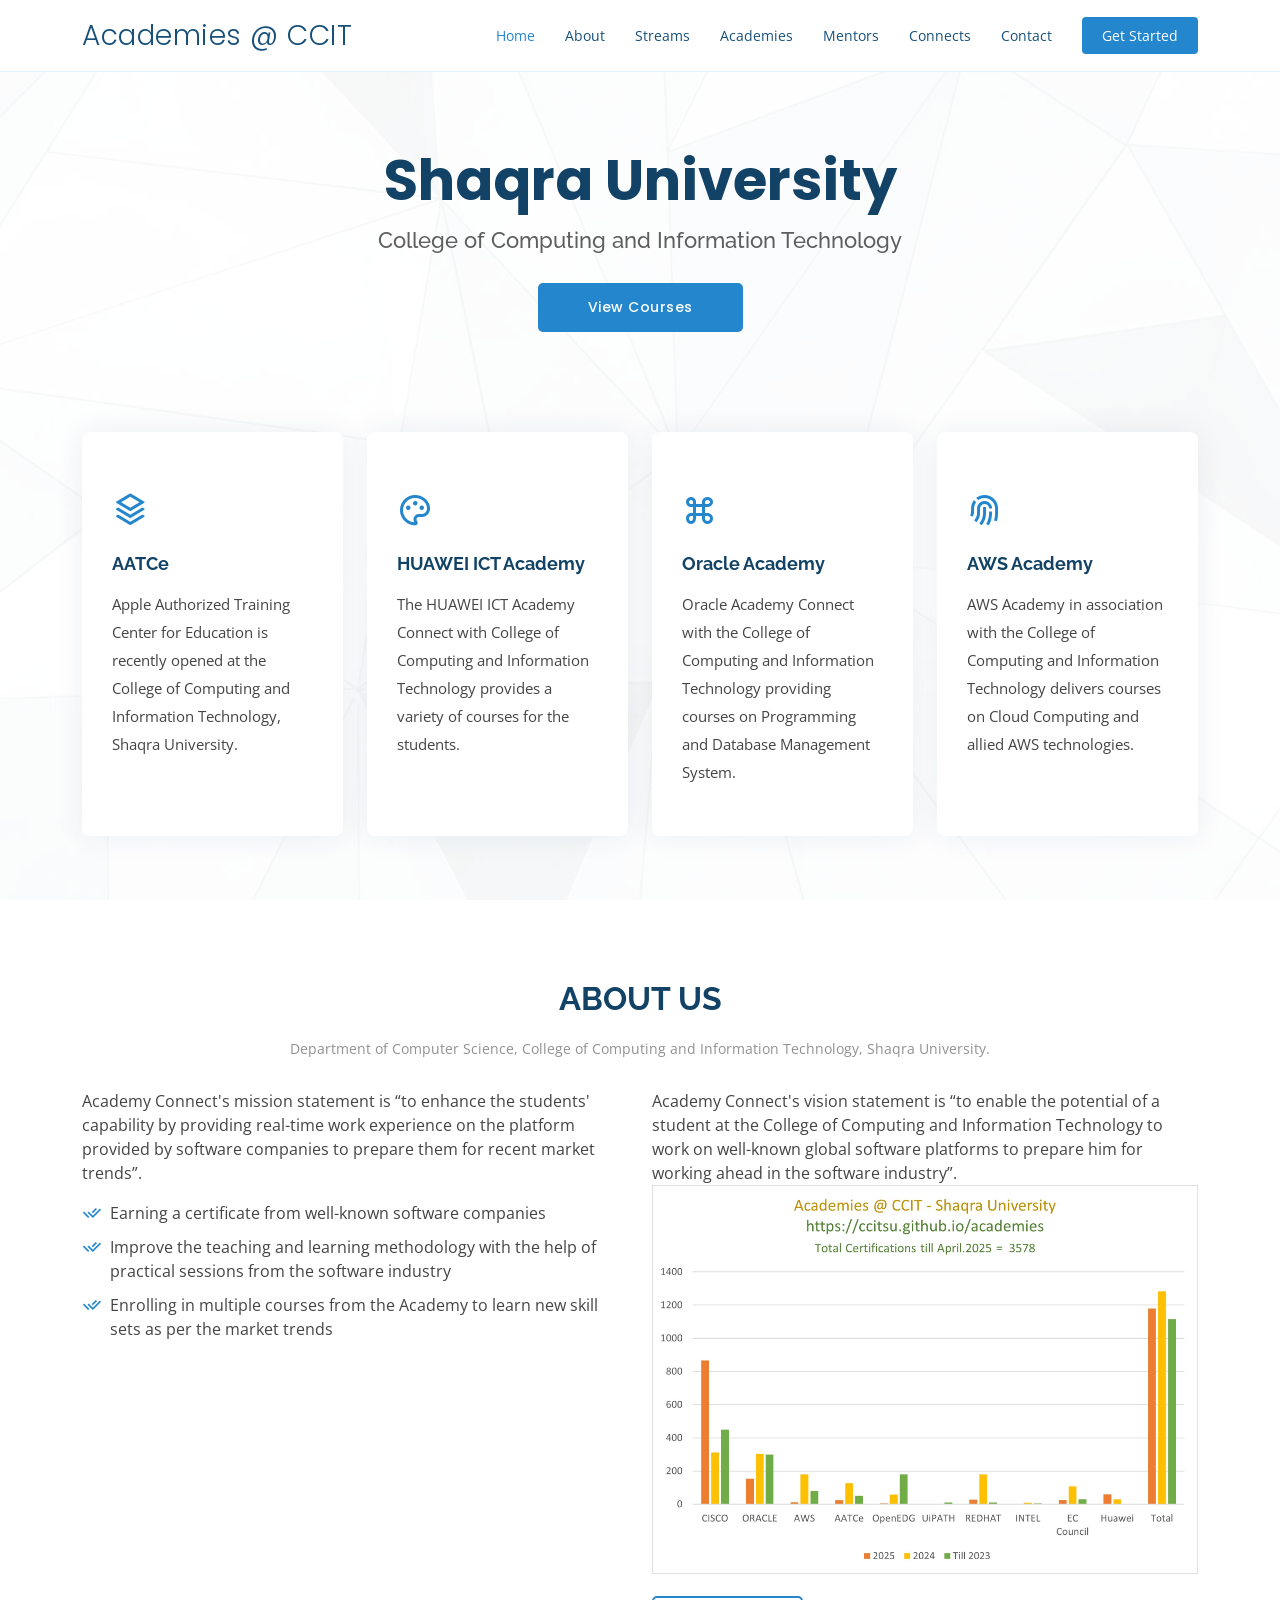
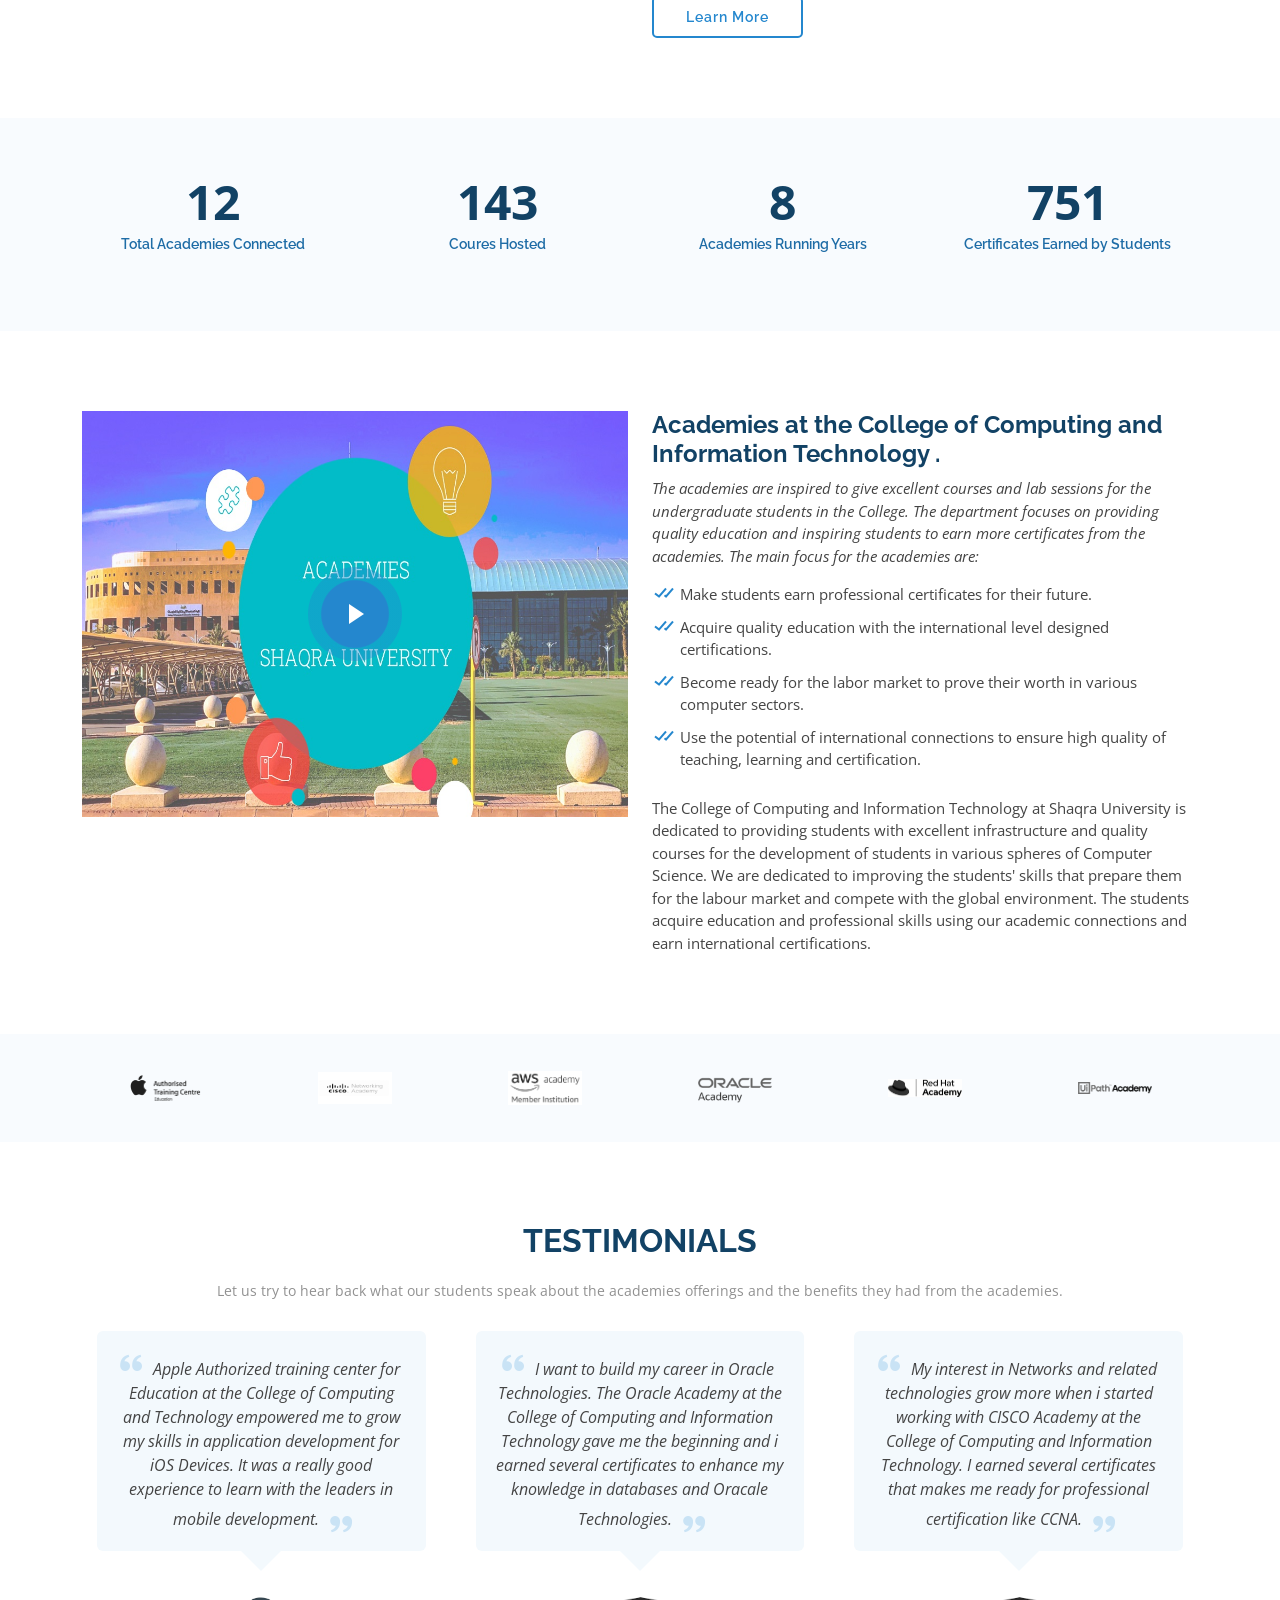
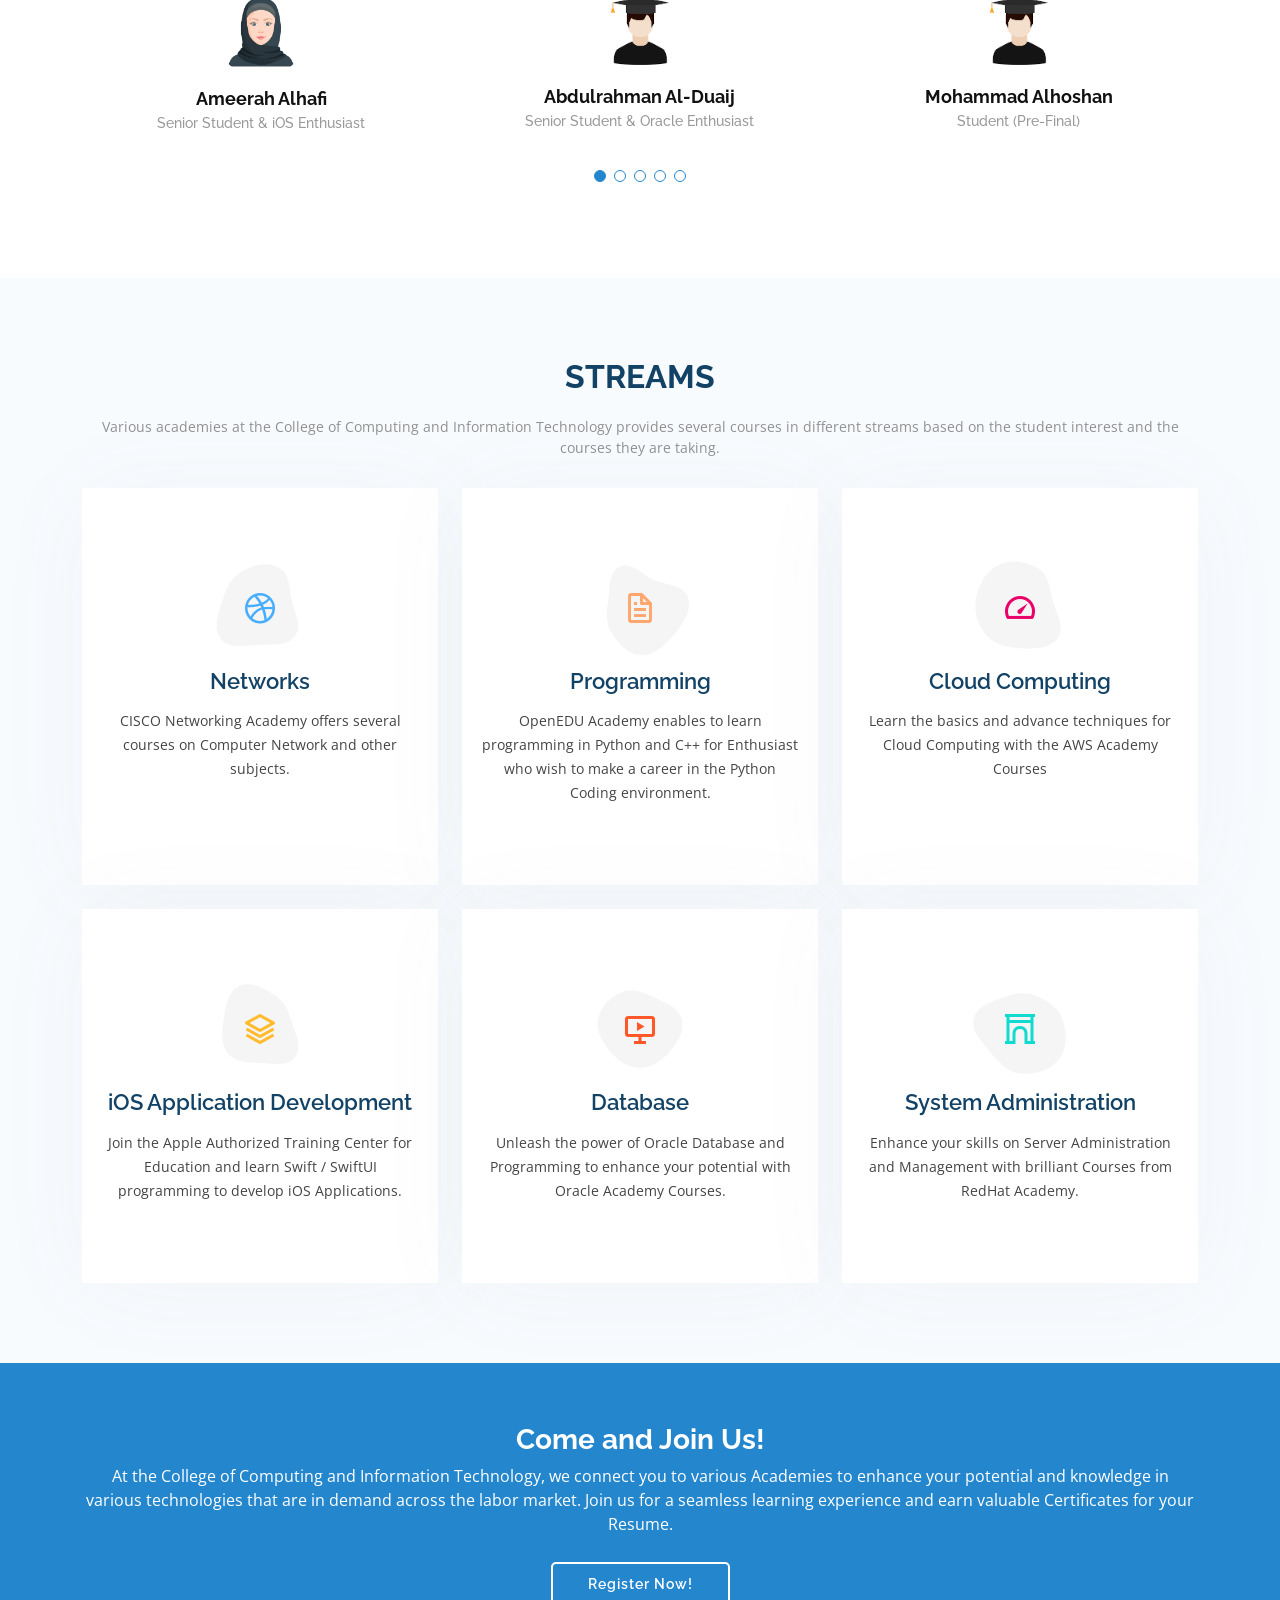
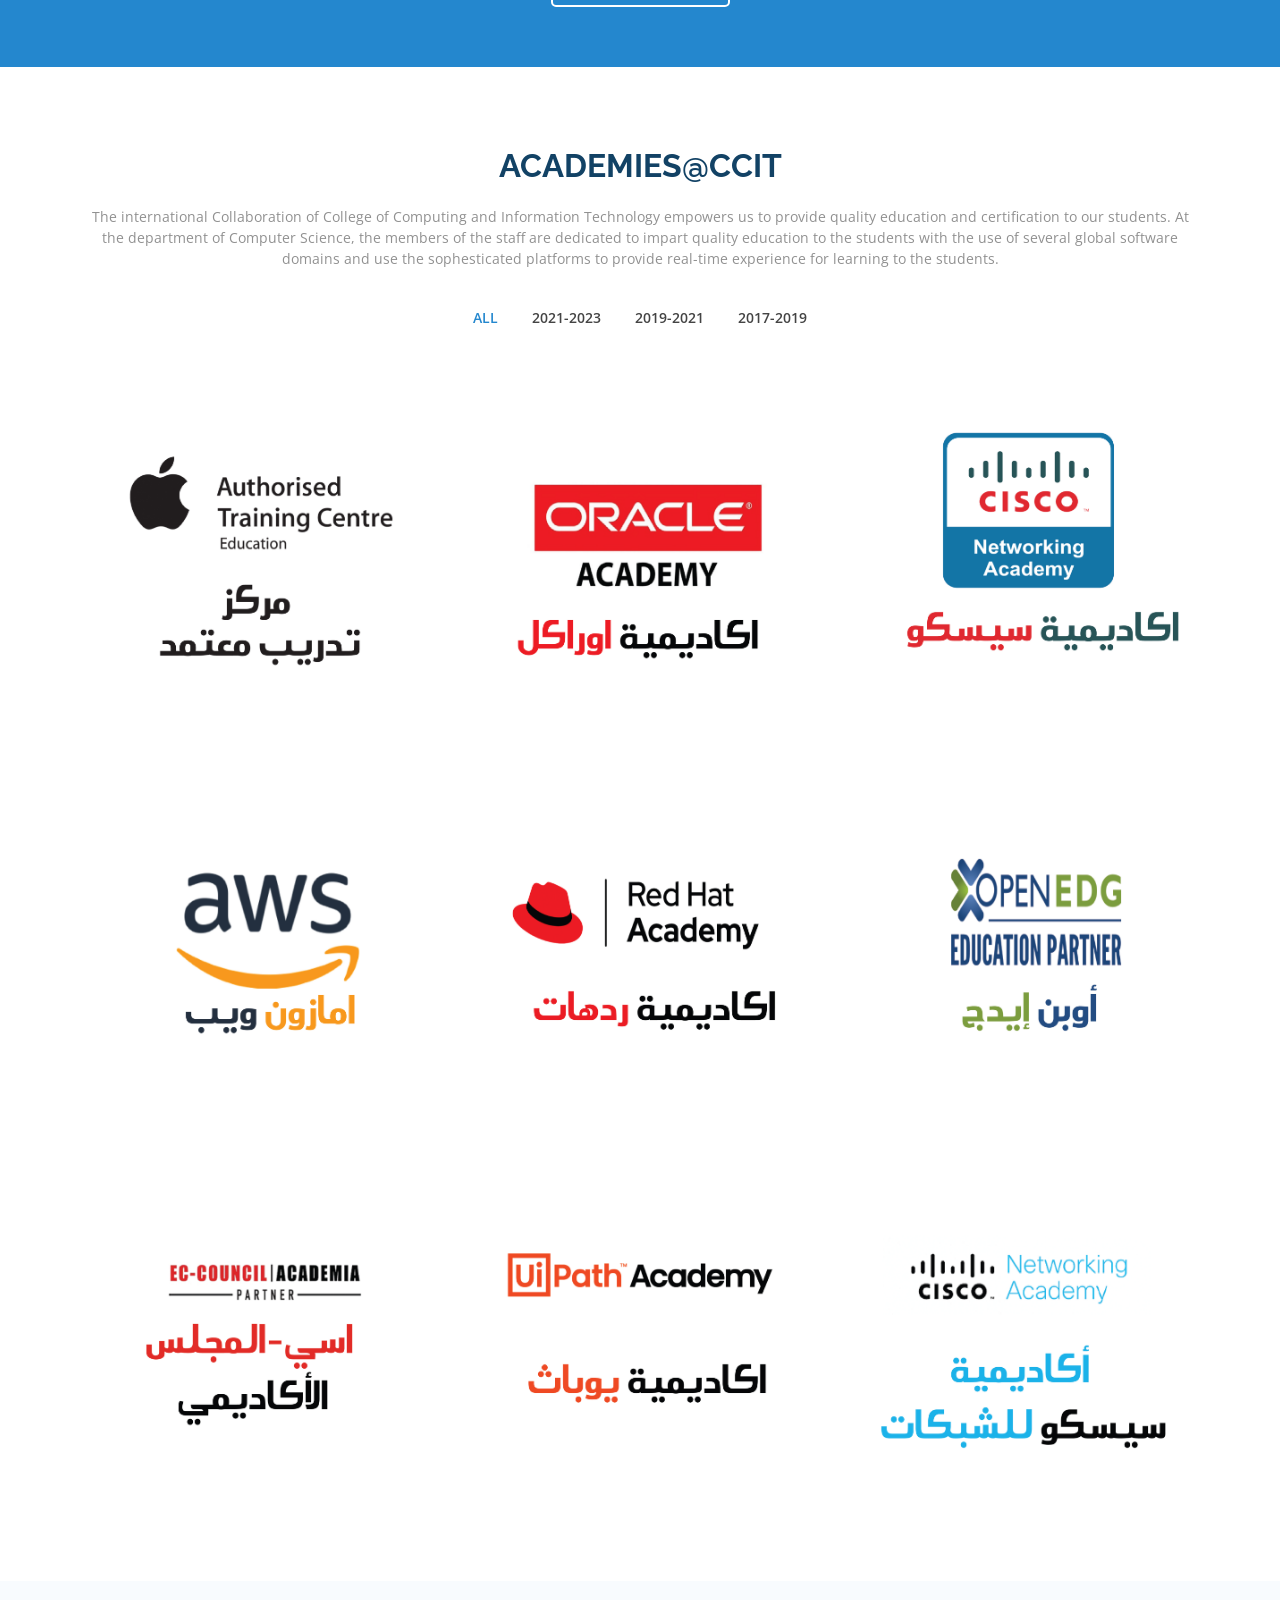
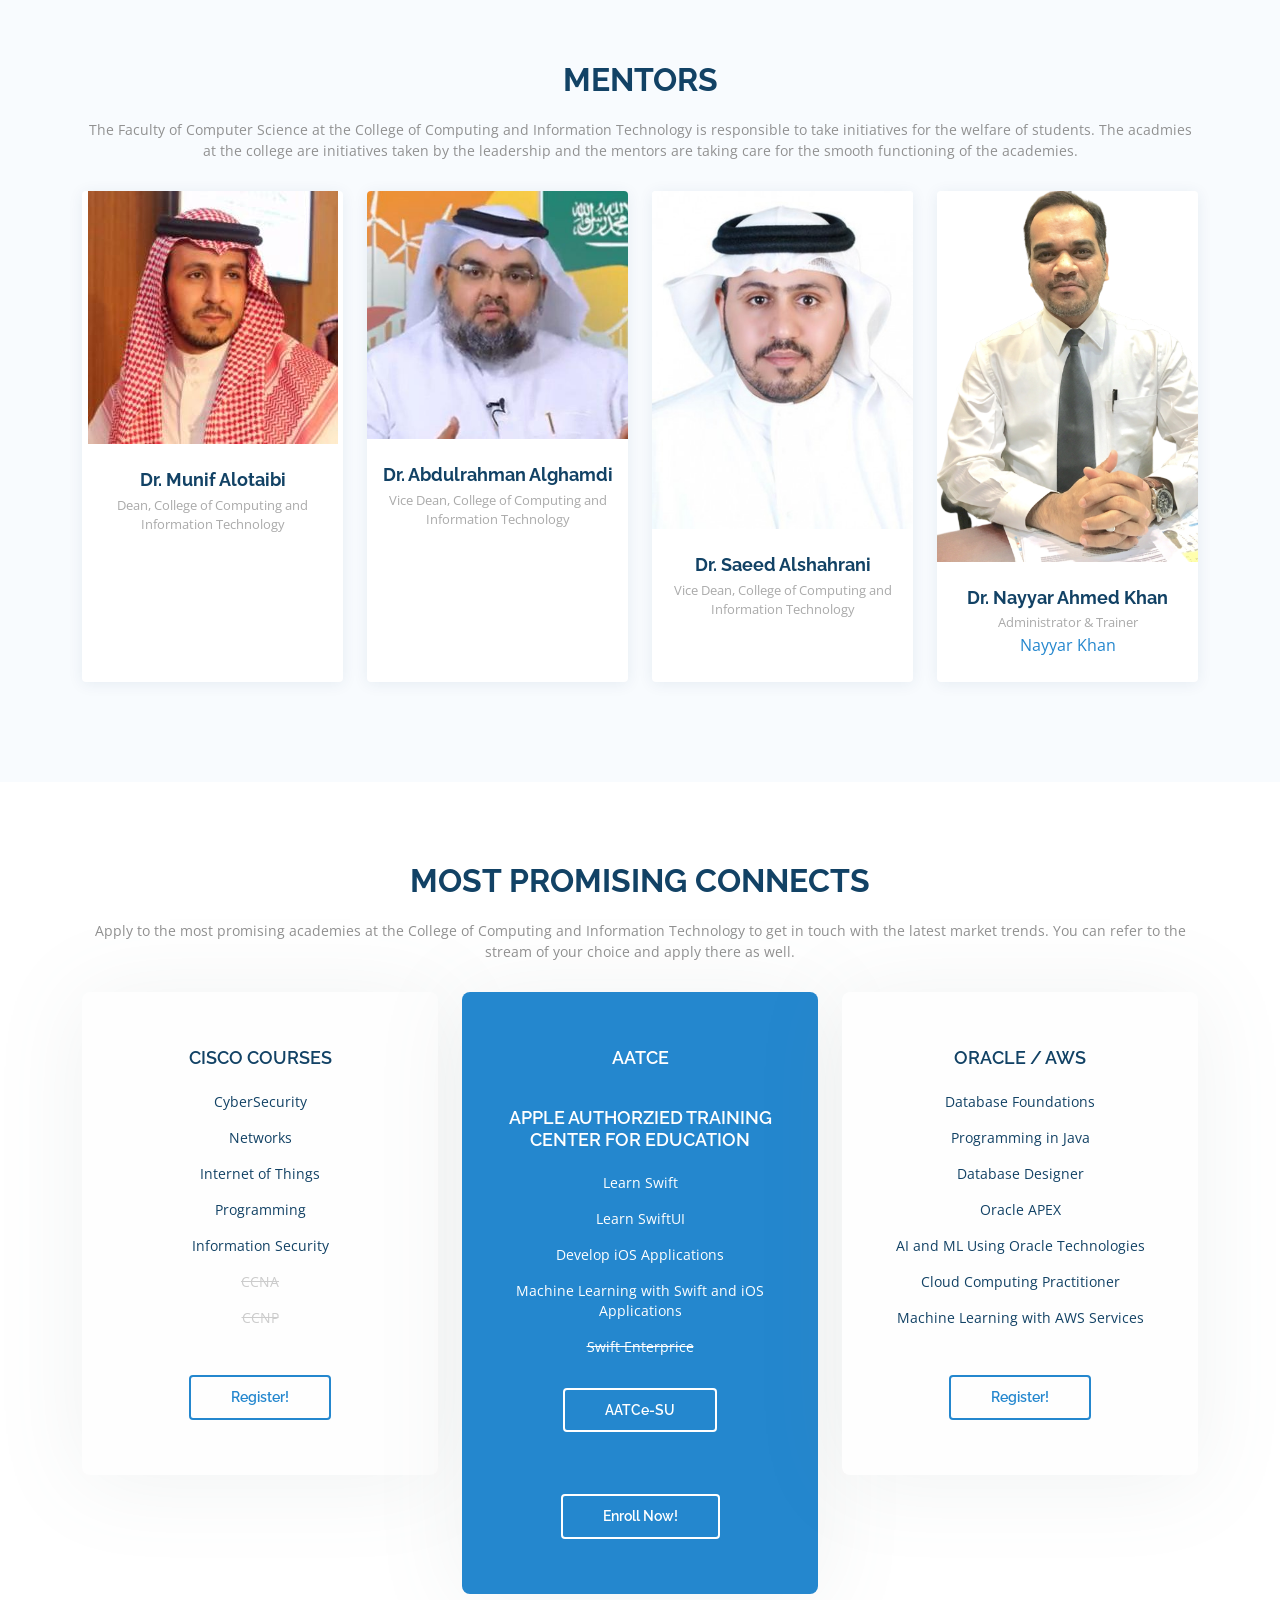
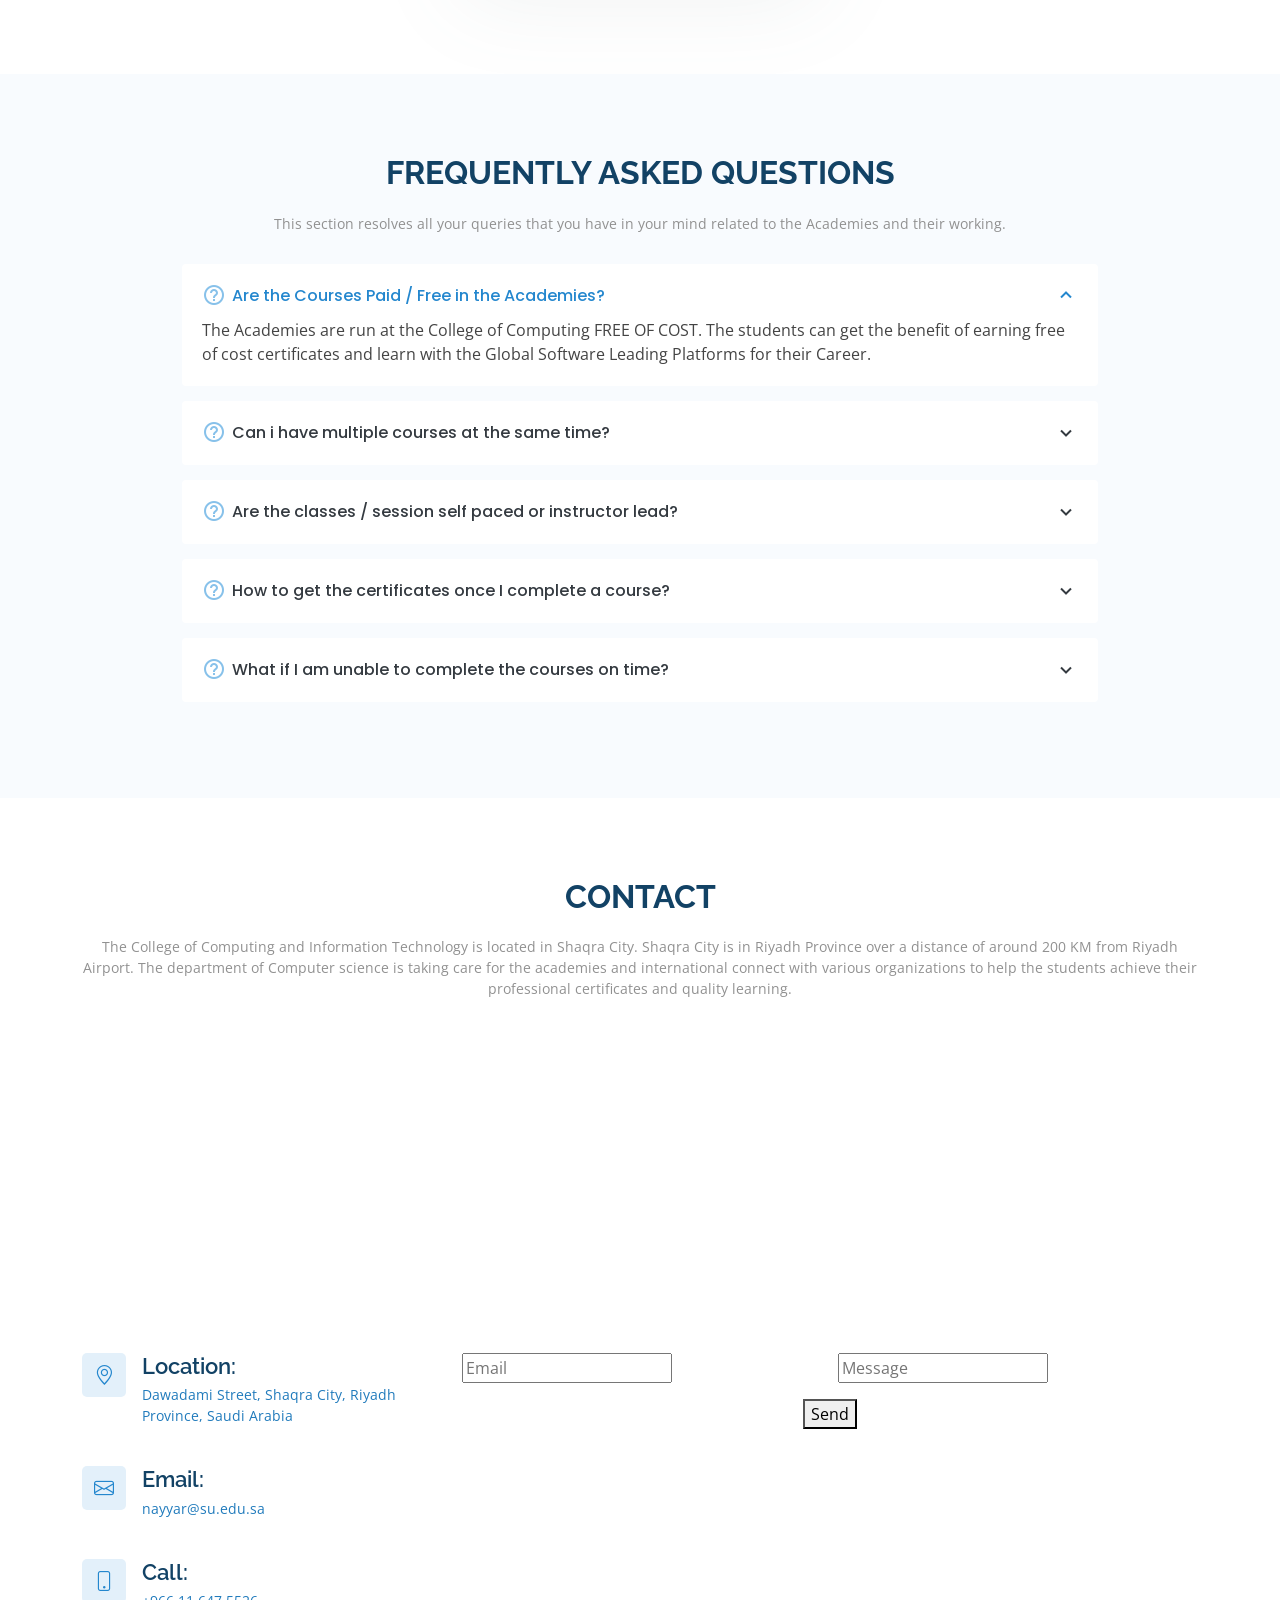
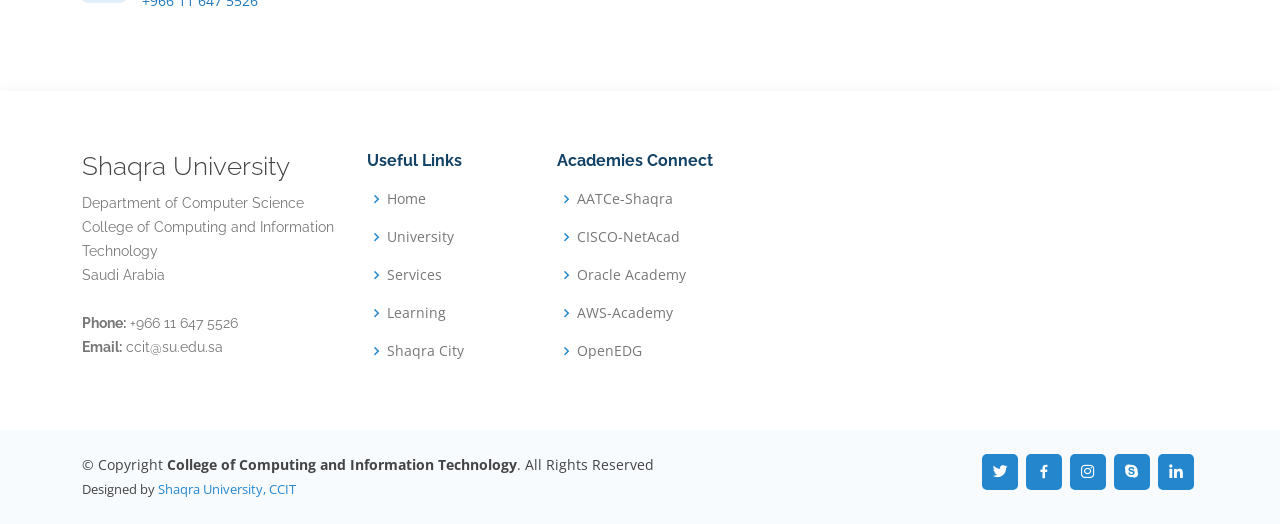
==== commit eec29ef6: "Update index.html" ====
--- a/index.html
+++ b/index.html
@@ -69,7 +69,7 @@
         </div>
       </div>
       <div class="text-center">
-        <a href="/courses/index.html" class="btn-get-started scrollto">View Courses</a>
+        <a href="https://ccitsu.github.io/courses/" class="btn-get-started scrollto">View Courses</a>
       </div>
 
       <div class="row icon-boxes">
